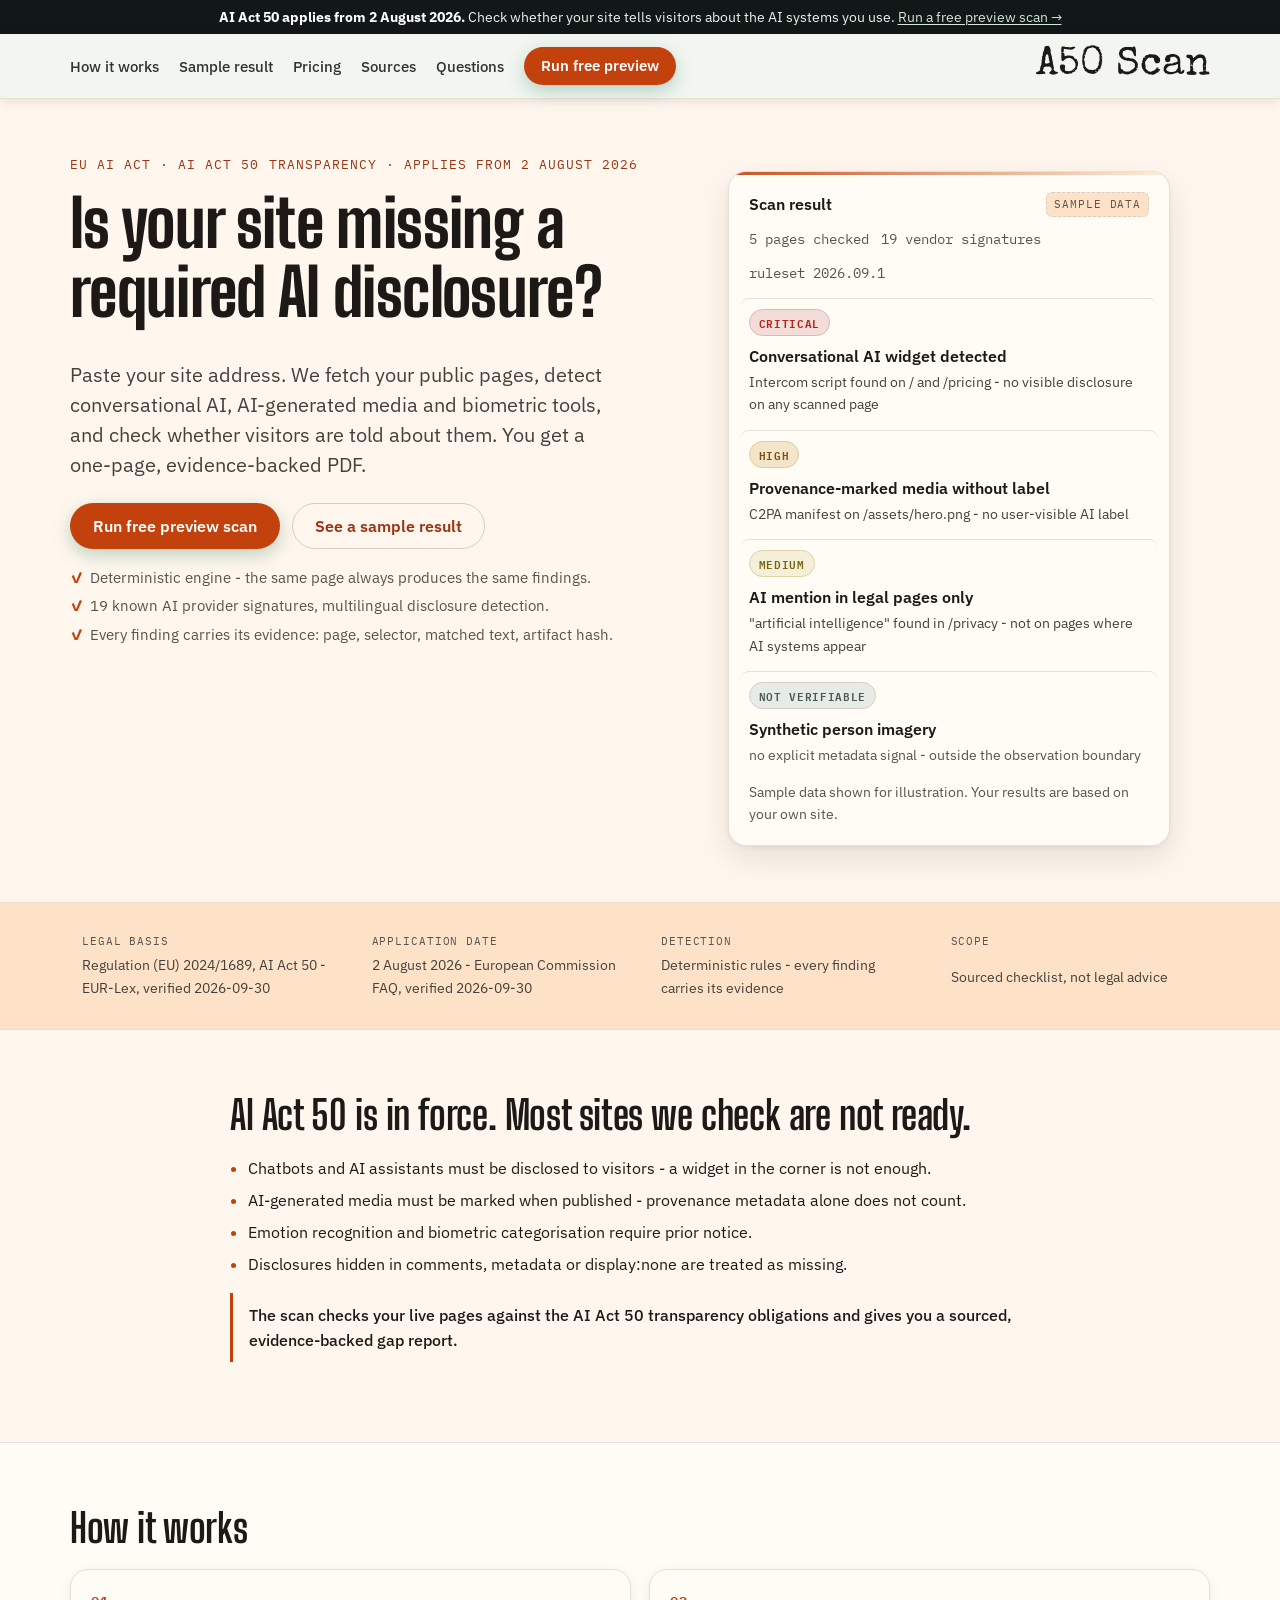
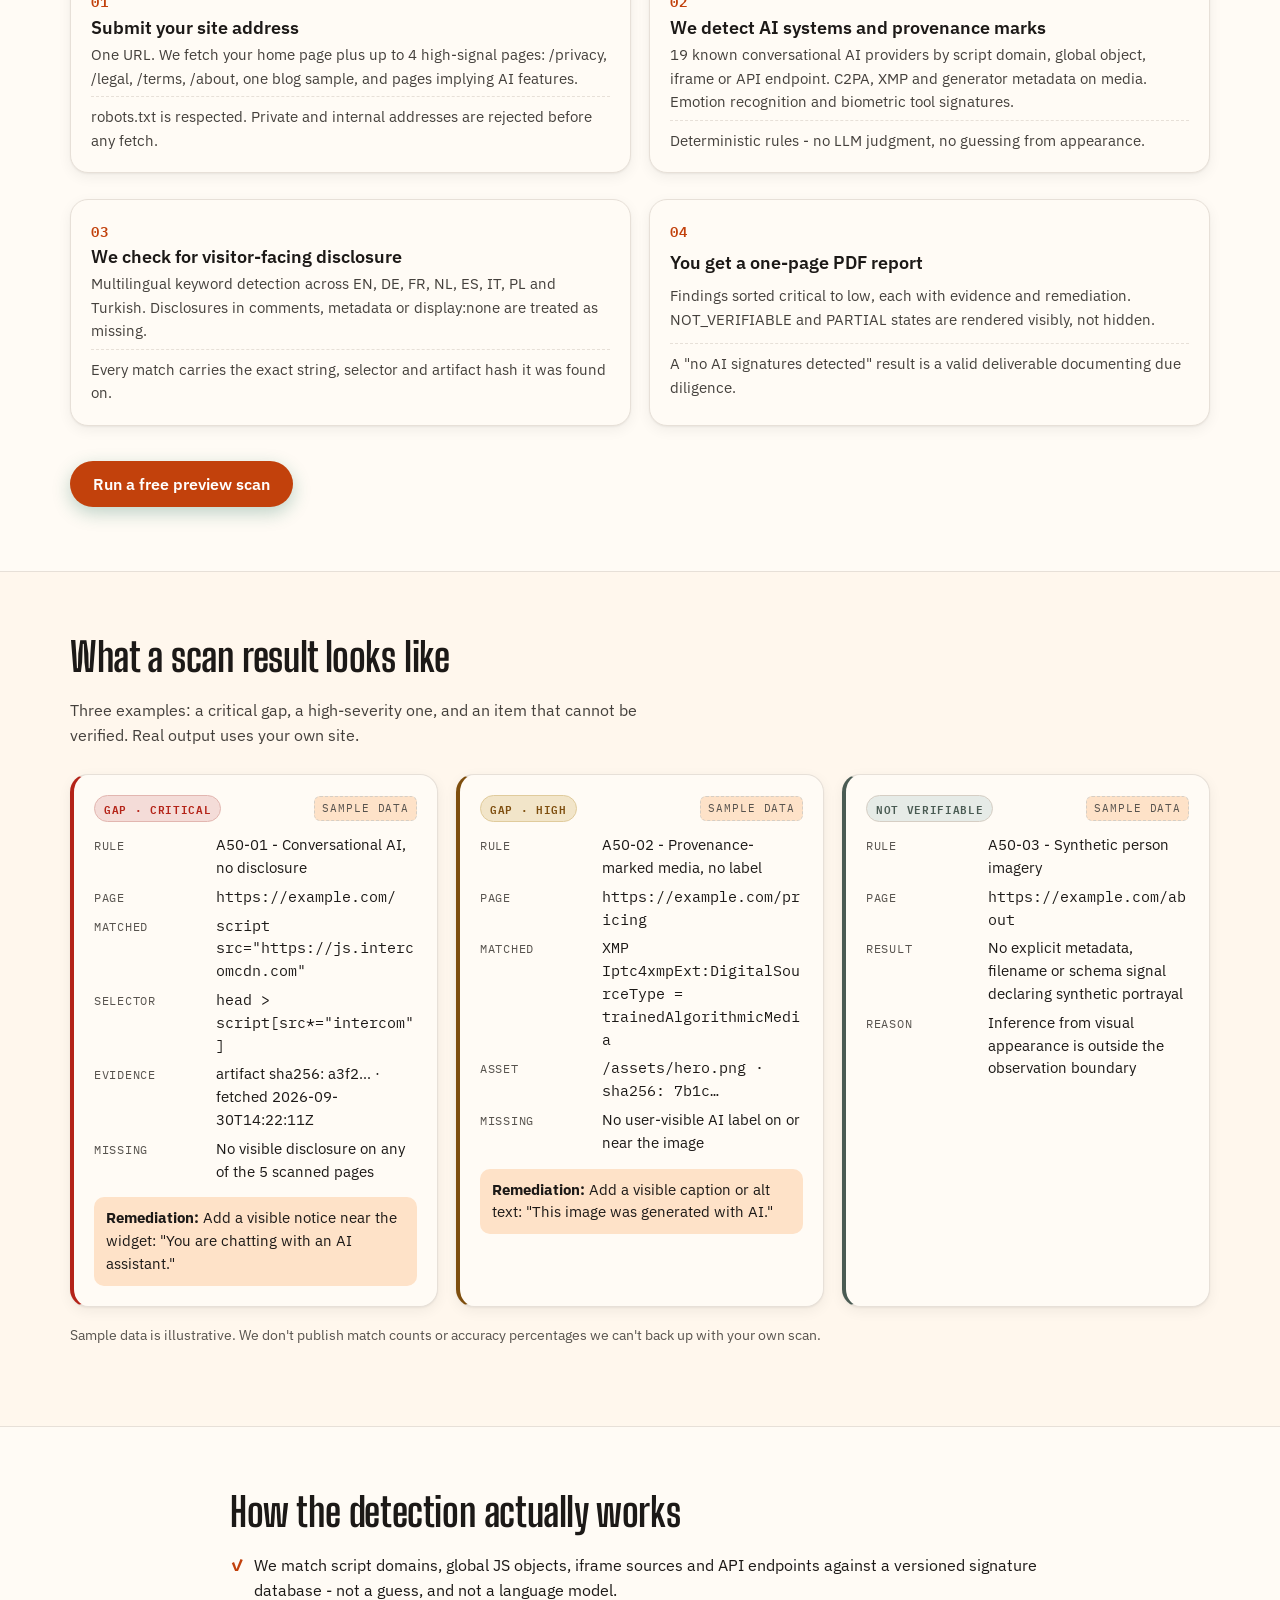
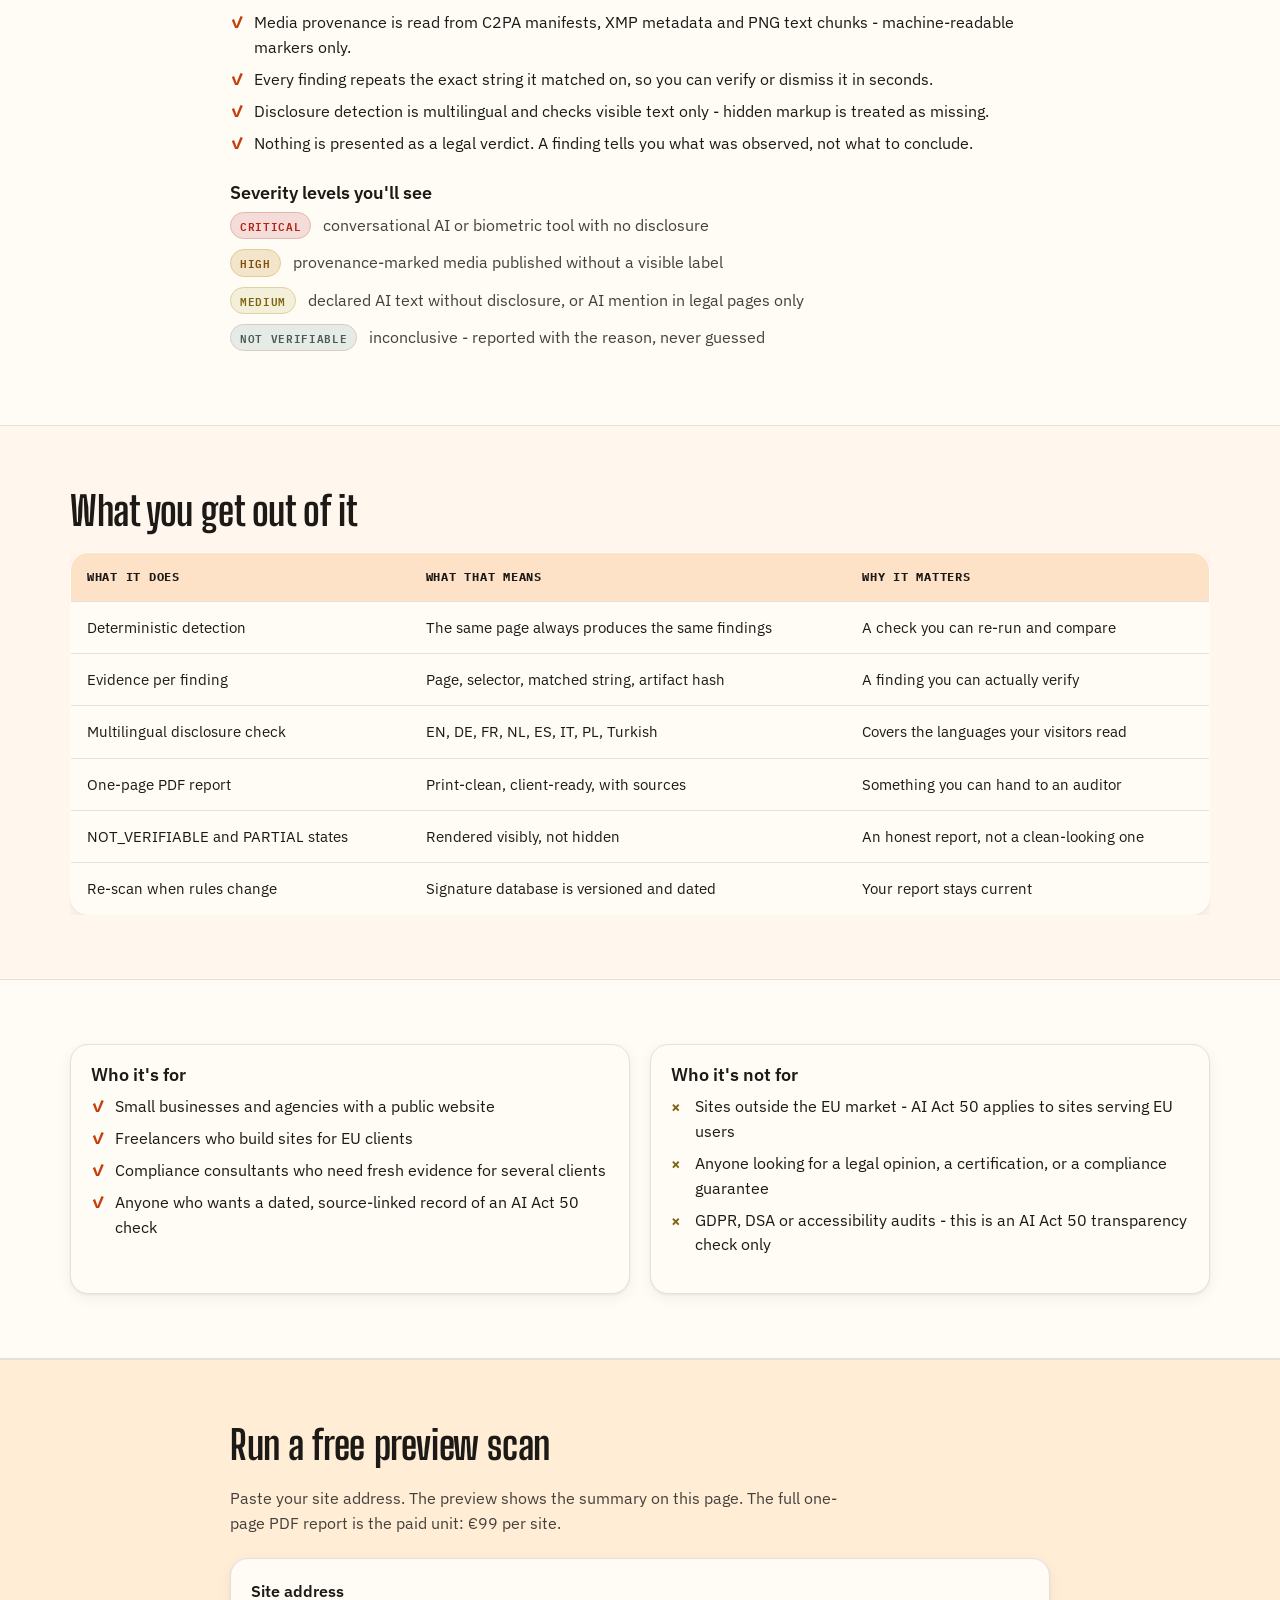
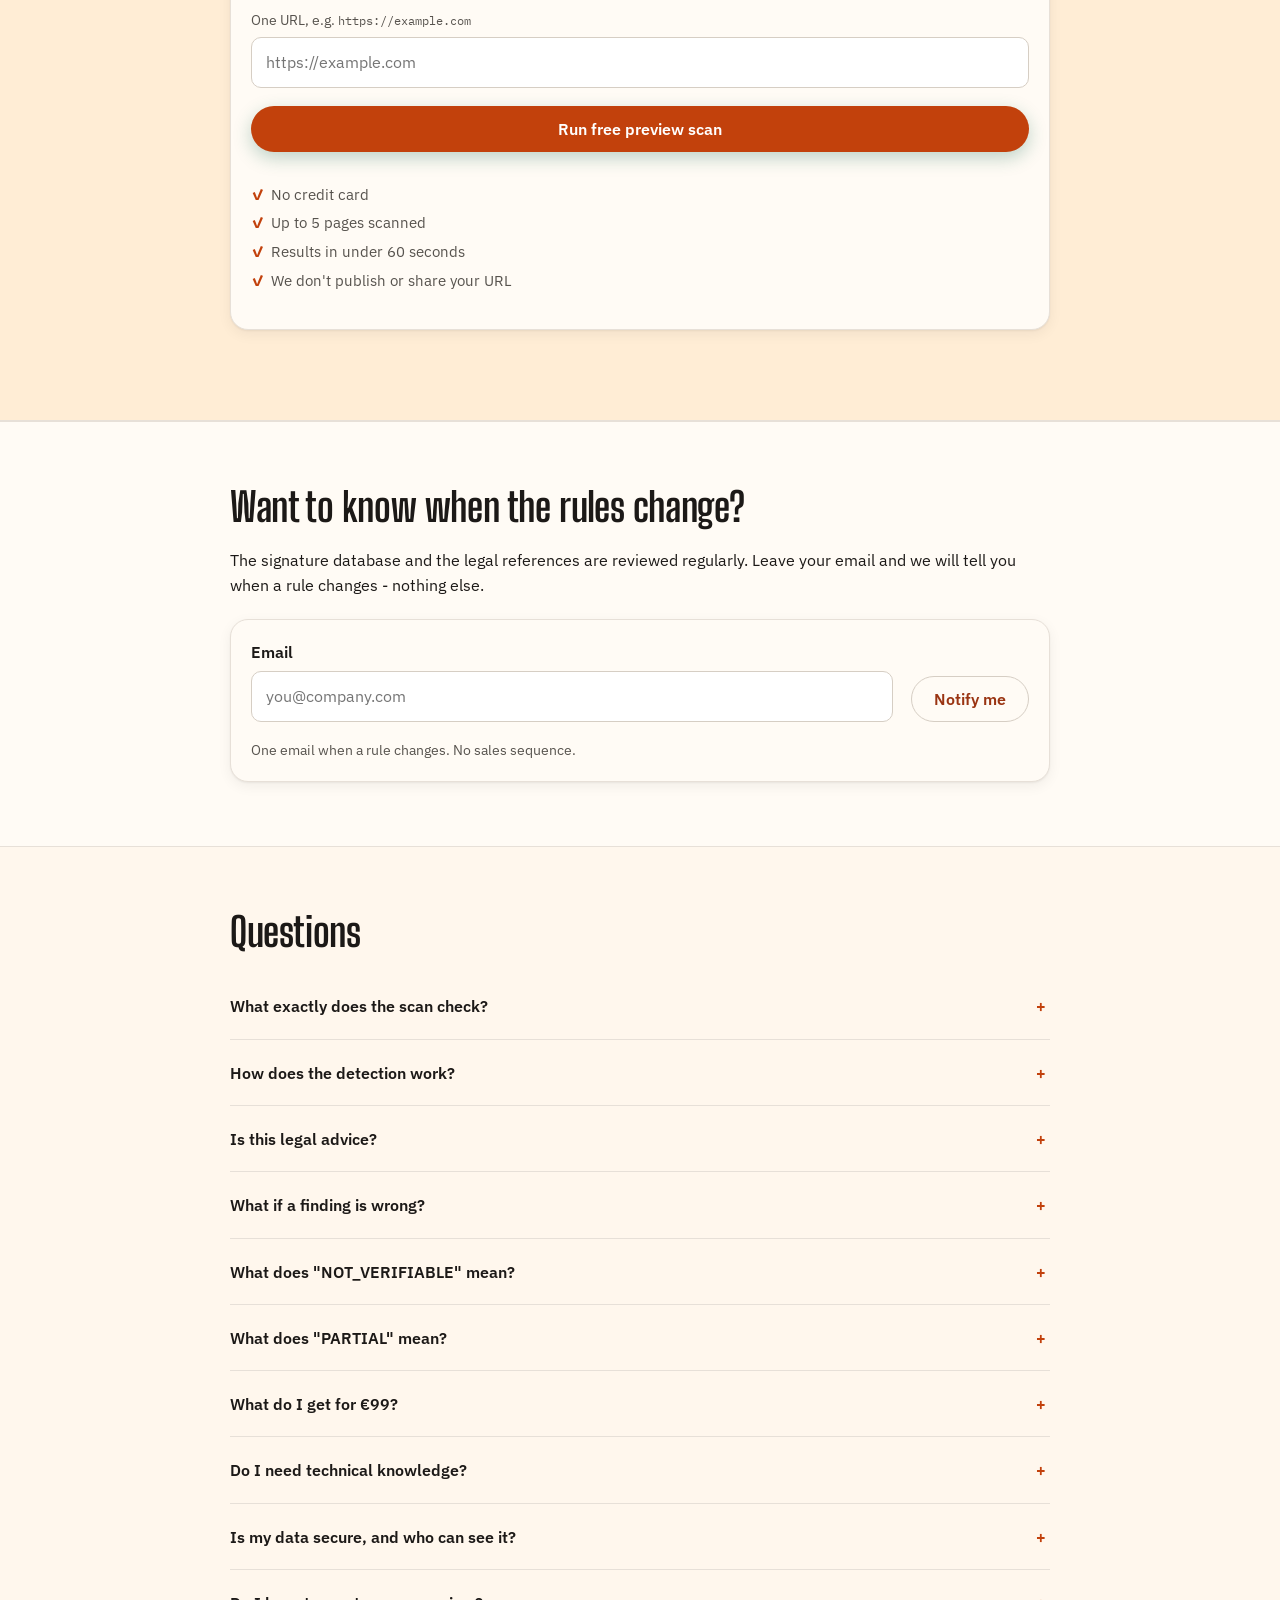
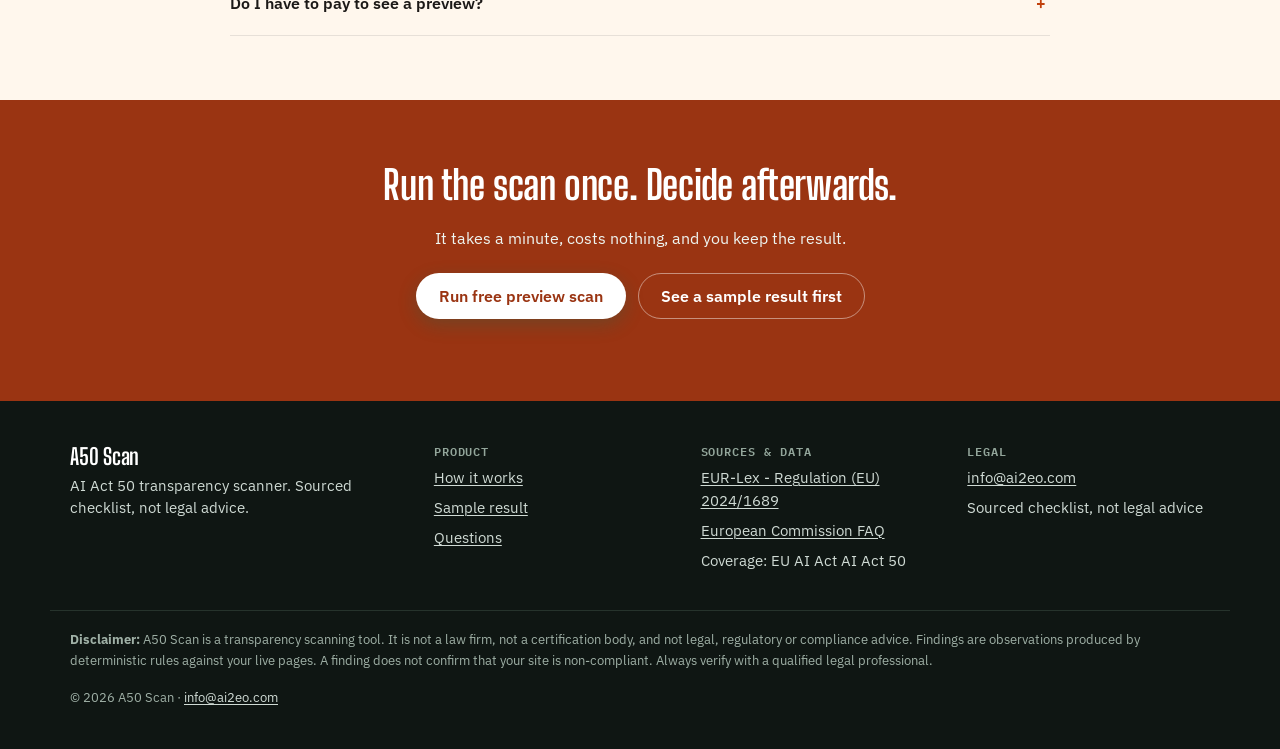
==== index.html @ 59a8bc42 "Add files via upload" ====
<!doctype html>
<html lang="en">
<head>
  <meta charset="utf-8">
  <meta name="viewport" content="width=device-width, initial-scale=1">
  <meta name="color-scheme" content="light">
  <meta name="theme-color" content="#111817">
  <title>AI Act AI Act 50 Scan - find missing AI disclosures on your site</title>
  <meta name="description" content="Deterministic AI Act 50 transparency scan: we crawl your public pages, detect AI systems and check for the required visitor disclosure. Sourced checklist, not legal advice.">
  <link rel="canonical" href="https://a50.ai2eo.com/">
  <meta property="og:title" content="Is your site missing a required AI disclosure?">
  <meta property="og:description" content="Deterministic AI Act 50 transparency scan. We crawl your public pages, detect AI systems and check whether visitors are told about them. Sourced checklist, not legal advice.">
  <meta property="og:type" content="website">
  <meta property="og:url" content="https://a50.ai2eo.com/">
  <meta name="twitter:card" content="summary_large_image">
  <link rel="icon" href="data:image/svg+xml,%3Csvg xmlns='http://www.w3.org/2000/svg' viewBox='0 0 32 32'%3E%3Crect width='32' height='32' rx='7' fill='%23176b52'/%3E%3Cpath d='M9 17.5 14 22l9-12' fill='none' stroke='%23ffffff' stroke-width='3.4' stroke-linecap='round' stroke-linejoin='round'/%3E%3C/svg%3E">
  <link rel="preconnect" href="https://fonts.googleapis.com">
  <link rel="preconnect" href="https://fonts.gstatic.com" crossorigin>
  <link rel="preload" as="style" href="https://fonts.googleapis.com/css2?family=Special+Elite&family=Big+Shoulders+Display:wght@600;700;800&family=IBM+Plex+Mono:wght@400;500;600&family=IBM+Plex+Sans:wght@400;500;600;700&display=swap">
  <link href="https://fonts.googleapis.com/css2?family=Special+Elite&family=Big+Shoulders+Display:wght@600;700;800&family=IBM+Plex+Mono:wght@400;500;600&family=IBM+Plex+Sans:wght@400;500;600;700&display=swap" rel="stylesheet" media="print" onload="this.media='all'">
  <noscript><link href="https://fonts.googleapis.com/css2?family=Special+Elite&family=Big+Shoulders+Display:wght@600;700;800&family=IBM+Plex+Mono:wght@400;500;600&family=IBM+Plex+Sans:wght@400;500;600;700&display=swap" rel="stylesheet"></noscript>
  <link rel="stylesheet" href="styles.css?v=20260930">
  <script type="application/ld+json">
  {
    "@context": "https://schema.org",
    "@type": "SoftwareApplication",
    "name": "AI Act AI Act 50 Scan",
    "applicationCategory": "BusinessApplication",
    "operatingSystem": "Web",
    "description": "Deterministic scanner that checks a website for EU AI Act AI Act 50 transparency obligations: conversational AI, AI-generated media, biometric tools and whether visitors are told about them.",
    "offers": { "@type": "Offer", "price": "99", "priceCurrency": "EUR", "description": "Single-site scan with one-page PDF report" },
    "url": "https://a50.ai2eo.com/"
  }
  </script>
</head>
<body>
<a class="skip-link" href="#main">Skip to content</a>

<div class="announce" id="top">
  <p><strong>AI Act 50 applies from 2 August 2026.</strong> Check whether your site tells visitors about the AI systems you use. <a href="#scan">Run a free preview scan →</a></p>
</div>

<header class="nav">
  <div class="wrap nav-inner">
    <nav class="nav-links" aria-label="Sections">
      <a href="#how-it-works">How it works</a>
      <a href="#sample">Sample result</a>
      <a href="#pricing">Pricing</a>
      <a href="#trust">Sources</a>
      <a href="#questions">Questions</a>
    </nav>
    <a class="btn btn-primary btn-sm" href="#scan">Run free preview</a>
    <a class="brand" href="#top" aria-label="A50 Scan - home">A50 Scan</a>
  </div>
</header>

<main id="main">

  <section class="hero">
    <div class="wrap hero-grid">
      <div class="hero-copy">
        <p class="eyebrow">EU AI Act · AI Act 50 transparency · applies from 2 August 2026</p>
        <h1>Is your site missing a required AI disclosure?</h1>
        <p class="lede">Paste your site address. We fetch your public pages, detect conversational AI, AI-generated media and biometric tools, and check whether visitors are told about them. You get a one-page, evidence-backed PDF.</p>
        <div class="cta-row">
          <a class="btn btn-primary" href="#scan">Run free preview scan</a>
          <a class="btn btn-ghost" href="#sample">See a sample result</a>
        </div>
        <ul class="micro">
          <li>Deterministic engine - the same page always produces the same findings.</li>
          <li>19 known AI provider signatures, multilingual disclosure detection.</li>
          <li>Every finding carries its evidence: page, selector, matched text, artifact hash.</li>
        </ul>
      </div>

      <div class="hero-visual">
        <figure class="card result-card" aria-label="Example scan result (sample data)">
          <figcaption class="card-head">
            <span class="card-title">Scan result</span>
            <span class="sample-tag">SAMPLE DATA</span>
          </figcaption>
          <div class="card-meta">
            <span class="mono">5 pages checked</span>
            <span class="mono">19 vendor signatures</span>
            <span class="mono">ruleset 2026.09.1</span>
          </div>
          <div class="mini-match">
            <span class="pill pill-critical">CRITICAL</span>
            <p class="mini-title">Conversational AI widget detected</p>
            <p class="mini-sub">Intercom script found on / and /pricing - no visible disclosure on any scanned page</p>
          </div>
          <div class="mini-match">
            <span class="pill pill-high">HIGH</span>
            <p class="mini-title">Provenance-marked media without label</p>
            <p class="mini-sub">C2PA manifest on /assets/hero.png - no user-visible AI label</p>
          </div>
          <div class="mini-match">
            <span class="pill pill-medium">MEDIUM</span>
            <p class="mini-title">AI mention in legal pages only</p>
            <p class="mini-sub">"artificial intelligence" found in /privacy - not on pages where AI systems appear</p>
          </div>
          <div class="mini-match mini-none">
            <span class="pill pill-low">NOT VERIFIABLE</span>
            <p class="mini-title">Synthetic person imagery</p>
            <p class="mini-sub">no explicit metadata signal - outside the observation boundary</p>
          </div>
          <p class="card-foot">Sample data shown for illustration. Your results are based on your own site.</p>
        </figure>
      </div>
    </div>
  </section>

  <section class="trust-strip" id="trust">
    <div class="wrap trust-grid">
      <div class="trust-item">
        <span class="trust-label">Legal basis</span>
        <span class="trust-value">Regulation (EU) 2024/1689, AI Act 50 - EUR-Lex, verified 2026-09-30</span>
      </div>
      <div class="trust-item">
        <span class="trust-label">Application date</span>
        <span class="trust-value">2 August 2026 - European Commission FAQ, verified 2026-09-30</span>
      </div>
      <div class="trust-item">
        <span class="trust-label">Detection</span>
        <span class="trust-value">Deterministic rules - every finding carries its evidence</span>
      </div>
      <div class="trust-item">
        <span class="trust-label">Scope</span>
        <span class="trust-value">Sourced checklist, not legal advice</span>
      </div>
    </div>
  </section>

  <section class="section" id="problem">
    <div class="wrap narrow">
      <h2>AI Act 50 is in force. Most sites we check are not ready.</h2>
      <ul class="list-problem">
        <li>Chatbots and AI assistants must be disclosed to visitors - a widget in the corner is not enough.</li>
        <li>AI-generated media must be marked when published - provenance metadata alone does not count.</li>
        <li>Emotion recognition and biometric categorisation require prior notice.</li>
        <li>Disclosures hidden in comments, metadata or display:none are treated as missing.</li>
      </ul>
      <p class="callout">The scan checks your live pages against the AI Act 50 transparency obligations and gives you a sourced, evidence-backed gap report.</p>
    </div>
  </section>

  <section class="section alt" id="how-it-works">
    <div class="wrap">
      <h2>How it works</h2>
      <ol class="steps">
        <li class="step card">
          <span class="step-num mono">01</span>
          <h3>Submit your site address</h3>
          <p>One URL. We fetch your home page plus up to 4 high-signal pages: /privacy, /legal, /terms, /about, one blog sample, and pages implying AI features.</p>
          <p class="trust-note">robots.txt is respected. Private and internal addresses are rejected before any fetch.</p>
        </li>
        <li class="step card">
          <span class="step-num mono">02</span>
          <h3>We detect AI systems and provenance marks</h3>
          <p>19 known conversational AI providers by script domain, global object, iframe or API endpoint. C2PA, XMP and generator metadata on media. Emotion recognition and biometric tool signatures.</p>
          <p class="trust-note">Deterministic rules - no LLM judgment, no guessing from appearance.</p>
        </li>
        <li class="step card">
          <span class="step-num mono">03</span>
          <h3>We check for visitor-facing disclosure</h3>
          <p>Multilingual keyword detection across EN, DE, FR, NL, ES, IT, PL and Turkish. Disclosures in comments, metadata or display:none are treated as missing.</p>
          <p class="trust-note">Every match carries the exact string, selector and artifact hash it was found on.</p>
        </li>
        <li class="step card">
          <span class="step-num mono">04</span>
          <h3>You get a one-page PDF report</h3>
          <p>Findings sorted critical to low, each with evidence and remediation. NOT_VERIFIABLE and PARTIAL states are rendered visibly, not hidden.</p>
          <p class="trust-note">A "no AI signatures detected" result is a valid deliverable documenting due diligence.</p>
        </li>
      </ol>
      <div class="section-cta">
        <a class="btn btn-primary" href="#scan">Run a free preview scan</a>
      </div>
    </div>
  </section>

  <section class="section" id="sample">
    <div class="wrap">
      <h2>What a scan result looks like</h2>
      <p class="section-lede">Three examples: a critical gap, a high-severity one, and an item that cannot be verified. Real output uses your own site.</p>

      <div class="example-grid">
        <article class="card alert-card risk-critical">
          <header class="alert-head">
            <span class="pill pill-critical">GAP · CRITICAL</span>
            <span class="sample-tag">SAMPLE DATA</span>
          </header>
          <dl class="alert-body">
            <dt>Rule</dt><dd>A50-01 - Conversational AI, no disclosure</dd>
            <dt>Page</dt><dd class="mono">https://example.com/</dd>
            <dt>Matched</dt><dd class="mono">script src="https://js.intercomcdn.com"</dd>
            <dt>Selector</dt><dd class="mono">head &gt; script[src*="intercom"]</dd>
            <dt>Evidence</dt><dd>artifact sha256: a3f2… · fetched 2026-09-30T14:22:11Z</dd>
            <dt>Missing</dt><dd>No visible disclosure on any of the 5 scanned pages</dd>
          </dl>
          <p class="next-step"><strong>Remediation:</strong> Add a visible notice near the widget: "You are chatting with an AI assistant."</p>
        </article>

        <article class="card alert-card risk-high">
          <header class="alert-head">
            <span class="pill pill-high">GAP · HIGH</span>
            <span class="sample-tag">SAMPLE DATA</span>
          </header>
          <dl class="alert-body">
            <dt>Rule</dt><dd>A50-02 - Provenance-marked media, no label</dd>
            <dt>Page</dt><dd class="mono">https://example.com/pricing</dd>
            <dt>Matched</dt><dd class="mono">XMP Iptc4xmpExt:DigitalSourceType = trainedAlgorithmicMedia</dd>
            <dt>Asset</dt><dd class="mono">/assets/hero.png · sha256: 7b1c…</dd>
            <dt>Missing</dt><dd>No user-visible AI label on or near the image</dd>
          </dl>
          <p class="next-step"><strong>Remediation:</strong> Add a visible caption or alt text: "This image was generated with AI."</p>
        </article>

        <article class="card alert-card risk-low">
          <header class="alert-head">
            <span class="pill pill-low">NOT VERIFIABLE</span>
            <span class="sample-tag">SAMPLE DATA</span>
          </header>
          <dl class="alert-body">
            <dt>Rule</dt><dd>A50-03 - Synthetic person imagery</dd>
            <dt>Page</dt><dd class="mono">https://example.com/about</dd>
            <dt>Result</dt><dd>No explicit metadata, filename or schema signal declaring synthetic portrayal</dd>
            <dt>Reason</dt><dd>Inference from visual appearance is outside the observation boundary</dd>
          </dl>
        </article>
      </div>

      <p class="fineprint">Sample data is illustrative. We don't publish match counts or accuracy percentages we can't back up with your own scan.</p>
    </div>
  </section>

  <section class="section alt" id="why-trust">
    <div class="wrap narrow">
      <h2>How the detection actually works</h2>
      <ul class="list-check">
        <li>We match script domains, global JS objects, iframe sources and API endpoints against a versioned signature database - not a guess, and not a language model.</li>
        <li>Media provenance is read from C2PA manifests, XMP metadata and PNG text chunks - machine-readable markers only.</li>
        <li>Every finding repeats the exact string it matched on, so you can verify or dismiss it in seconds.</li>
        <li>Disclosure detection is multilingual and checks visible text only - hidden markup is treated as missing.</li>
        <li>Nothing is presented as a legal verdict. A finding tells you what was observed, not what to conclude.</li>
      </ul>
      <div class="risk-legend">
        <h3>Severity levels you'll see</h3>
        <p><span class="pill pill-critical">CRITICAL</span> conversational AI or biometric tool with no disclosure</p>
        <p><span class="pill pill-high">HIGH</span> provenance-marked media published without a visible label</p>
        <p><span class="pill pill-medium">MEDIUM</span> declared AI text without disclosure, or AI mention in legal pages only</p>
        <p><span class="pill pill-low">NOT VERIFIABLE</span> inconclusive - reported with the reason, never guessed</p>
      </div>
    </div>
  </section>

  <section class="section" id="pricing">
    <div class="wrap">
      <h2>What you get out of it</h2>
      <div class="table-scroll">
        <table class="benefits">
          <caption class="visually-hidden">Features, benefits and what they change for your business</caption>
          <thead>
            <tr><th scope="col">What it does</th><th scope="col">What that means</th><th scope="col">Why it matters</th></tr>
          </thead>
          <tbody>
            <tr><td>Deterministic detection</td><td>The same page always produces the same findings</td><td>A check you can re-run and compare</td></tr>
            <tr><td>Evidence per finding</td><td>Page, selector, matched string, artifact hash</td><td>A finding you can actually verify</td></tr>
            <tr><td>Multilingual disclosure check</td><td>EN, DE, FR, NL, ES, IT, PL, Turkish</td><td>Covers the languages your visitors read</td></tr>
            <tr><td>One-page PDF report</td><td>Print-clean, client-ready, with sources</td><td>Something you can hand to an auditor</td></tr>
            <tr><td>NOT_VERIFIABLE and PARTIAL states</td><td>Rendered visibly, not hidden</td><td>An honest report, not a clean-looking one</td></tr>
            <tr><td>Re-scan when rules change</td><td>Signature database is versioned and dated</td><td>Your report stays current</td></tr>
          </tbody>
        </table>
      </div>
    </div>
  </section>

  <section class="section alt" id="who">
    <div class="wrap two-col">
      <div class="card">
        <h3>Who it's for</h3>
        <ul class="list-check">
          <li>Small businesses and agencies with a public website</li>
          <li>Freelancers who build sites for EU clients</li>
          <li>Compliance consultants who need fresh evidence for several clients</li>
          <li>Anyone who wants a dated, source-linked record of an AI Act 50 check</li>
        </ul>
      </div>
      <div class="card">
        <h3>Who it's not for</h3>
        <ul class="list-cross">
          <li>Sites outside the EU market - AI Act 50 applies to sites serving EU users</li>
          <li>Anyone looking for a legal opinion, a certification, or a compliance guarantee</li>
          <li>GDPR, DSA or accessibility audits - this is an AI Act 50 transparency check only</li>
        </ul>
      </div>
    </div>
  </section>

  <section class="section scan-section" id="scan">
    <div class="wrap narrow">
      <h2>Run a free preview scan</h2>
      <p class="section-lede">Paste your site address. The preview shows the summary on this page. The full one-page PDF report is the paid unit: €99 per site.</p>

      <form class="card form" id="scan-form" novalidate>
        <div class="field">
          <label for="scan-url">Site address</label>
          <p class="hint" id="url-hint">One URL, e.g. <span class="mono">https://example.com</span></p>
          <input id="scan-url" name="url" type="url" inputmode="url" placeholder="https://example.com" required autocomplete="url" aria-describedby="url-hint">
        </div>

        <p class="form-error" id="scan-error" role="alert" hidden></p>
        <p class="form-ok" id="scan-ok" role="status" hidden></p>

        <button class="btn btn-primary btn-block" type="submit" id="scan-submit">Run free preview scan</button>

        <ul class="micro micro-center">
          <li>No credit card</li>
          <li>Up to 5 pages scanned</li>
          <li>Results in under 60 seconds</li>
          <li>We don't publish or share your URL</li>
        </ul>
      </form>

      <div id="scan-result" class="result" aria-live="polite" hidden></div>
    </div>
  </section>

  <section class="section alt" id="early-access">
    <div class="wrap narrow">
      <h2>Want to know when the rules change?</h2>
      <p>The signature database and the legal references are reviewed regularly. Leave your email and we will tell you when a rule changes - nothing else.</p>
      <form class="card form form-inline" id="interest-form" novalidate>
        <div class="field">
          <label for="interest-email">Email</label>
          <input id="interest-email" name="email" type="email" autocomplete="email" inputmode="email" placeholder="you@company.com">
        </div>
        <button class="btn btn-secondary" type="submit" id="interest-submit">Notify me</button>
        <p class="hint">One email when a rule changes. No sales sequence.</p>
        <p class="form-error" id="interest-error" role="alert" hidden></p>
        <p class="form-ok" id="interest-ok" role="status" hidden></p>
      </form>
    </div>
  </section>

  <section class="section" id="questions">
    <div class="wrap narrow">
      <h2>Questions</h2>

      <details class="faq">
        <summary>What exactly does the scan check?</summary>
        <p>Your live pages against the EU AI Act AI Act 50 transparency obligations: conversational AI widgets, AI-generated media with provenance marks, emotion recognition and biometric tools, and whether visitors are told about them. Every finding carries its evidence: page URL, selector, matched string and artifact hash.</p>
      </details>

      <details class="faq">
        <summary>How does the detection work?</summary>
        <p>Deterministic rules: script domains, global JS objects, iframe sources and API endpoints matched against a versioned signature database of 19 known providers. Media provenance is read from C2PA manifests, XMP metadata and PNG text chunks. Disclosure detection is multilingual and checks visible text only.</p>
      </details>

      <details class="faq">
        <summary>Is this legal advice?</summary>
        <p>No. This is a sourced checklist, not legal advice. The scan reports what was observed in your pages. It does not tell you whether you are compliant, and it does not replace a legal review.</p>
      </details>

      <details class="faq">
        <summary>What if a finding is wrong?</summary>
        <p>Treat every finding as a review task. Each finding shows the exact string it matched on, so a weak finding can be dismissed in seconds - and your record shows you looked.</p>
      </details>

      <details class="faq">
        <summary>What does "NOT_VERIFIABLE" mean?</summary>
        <p>The scanner could not reach a conclusion: the page was not fetched, JavaScript was not rendered, or no explicit signal exists. NOT_VERIFIABLE is reported with the reason, never guessed.</p>
      </details>

      <details class="faq">
        <summary>What does "PARTIAL" mean?</summary>
        <p>One or more planned pages could not be fetched. The report lists which pages failed and why. A partial scan is never presented as a full scan.</p>
      </details>

      <details class="faq">
        <summary>What do I get for €99?</summary>
        <p>A single-site scan with the one-page PDF report: findings sorted critical to low, each with evidence and remediation, plus the sources and their review dates.</p>
      </details>

      <details class="faq">
        <summary>Do I need technical knowledge?</summary>
        <p>No. Paste a URL, read a result. Everything is in plain language, and the reason for each finding is written out.</p>
      </details>

      <details class="faq">
        <summary>Is my data secure, and who can see it?</summary>
        <p>Your URL is used to run your scan. It isn't published and isn't sold or shared with third parties. Scan results are stored with a signed token and are only readable with that token.</p>
      </details>

      <details class="faq">
        <summary>Do I have to pay to see a preview?</summary>
        <p>No. The free preview shows the summary on this page. The full one-page PDF report is the paid unit.</p>
      </details>
    </div>
  </section>

  <section class="final-cta">
    <div class="wrap narrow">
      <h2>Run the scan once. Decide afterwards.</h2>
      <p>It takes a minute, costs nothing, and you keep the result.</p>
      <div class="cta-row cta-center">
        <a class="btn btn-primary" href="#scan">Run free preview scan</a>
        <a class="btn btn-ghost" href="#sample">See a sample result first</a>
      </div>
    </div>
  </section>
</main>

<footer class="footer">
  <div class="wrap footer-grid">
    <div>
      <h2 class="footer-title">A50 Scan</h2>
      <p class="footer-note">AI Act 50 transparency scanner. Sourced checklist, not legal advice.</p>
    </div>
    <nav aria-label="Product">
      <h3>Product</h3>
      <ul>
        <li><a href="#how-it-works">How it works</a></li>
        <li><a href="#sample">Sample result</a></li>
        <li><a href="#questions">Questions</a></li>
      </ul>
    </nav>
    <nav aria-label="Sources">
      <h3>Sources &amp; data</h3>
      <ul>
        <li><a href="https://eur-lex.europa.eu/eli/reg/2024/1689/oj" rel="noopener nofollow" target="_blank">EUR-Lex - Regulation (EU) 2024/1689</a></li>
        <li><a href="https://digital-strategy.ec.europa.eu/en/faqs/ai-act-questions-answers" rel="noopener nofollow" target="_blank">European Commission FAQ</a></li>
        <li>Coverage: EU AI Act AI Act 50</li>
      </ul>
    </nav>
    <nav aria-label="Legal">
      <h3>Legal</h3>
      <ul>
        <li><a href="mailto:info@ai2eo.com">info@ai2eo.com</a></li>
        <li>Sourced checklist, not legal advice</li>
      </ul>
    </nav>
  </div>
  <div class="wrap footer-legal">
    <p><strong>Disclaimer:</strong> A50 Scan is a transparency scanning tool. It is not a law firm, not a certification body, and not legal, regulatory or compliance advice. Findings are observations produced by deterministic rules against your live pages. A finding does not confirm that your site is non-compliant. Always verify with a qualified legal professional.</p>
    <p class="footer-bottom">© <span id="year">2026</span> A50 Scan · <a href="mailto:info@ai2eo.com">info@ai2eo.com</a></p>
  </div>
</footer>

<script src="config.js?v=20260930" defer></script>
<script src="script.js?v=20260930" defer></script>
</body>
</html>
---- styles.css ----
/* A50 landing - tek CSS dosyası (build adımı yok).
   Tokenlar Menu_Risk temasıyla aynı (LANDING_BLUEPRINT §19); yeşil ağırlıklı. */

:root {
  color-scheme: light;
  --font-display: "Big Shoulders Display", "Arial Narrow", sans-serif;
  --font-sans: "IBM Plex Sans", system-ui, -apple-system, "Segoe UI", Roboto, sans-serif;
  --font-mono: "IBM Plex Mono", ui-monospace, SFMono-Regular, Menlo, Consolas, monospace;

  --bg: #fff7ed;
  --surface: #fffbf5;
  --surface-strong: #fee2c8;
  --ink: #1c1917;
  --ink-soft: #44403c;
  --muted: #57534e;
  --line: #e7e0d8;
  --line-strong: #d6cec4;
  --accent: #c2410c;
  --accent-dark: #9a3412;
  --accent-soft: #ffedd5;

  --risk-critical: #b42318;
  --risk-critical-soft: #f4dcd8;
  --risk-high: #7e4e0e;
  --risk-high-soft: #f2e5c9;
  --risk-medium: #7a6410;
  --risk-medium-soft: #f4efd8;
  --risk-low: #4a5b53;
  --risk-low-soft: #e6ebe7;

  --shadow: 0 18px 50px rgba(17, 24, 23, 0.08);
  --shadow-sm: 0 1px 2px rgba(17, 24, 23, 0.05), 0 4px 14px rgba(17, 24, 23, 0.06);
  --shadow-md: 0 2px 4px rgba(17, 24, 23, 0.05), 0 12px 32px rgba(17, 24, 23, 0.1);
  --shadow-lift: 0 2px 6px rgba(17, 24, 23, 0.06), 0 20px 44px rgba(17, 24, 23, 0.14);
  --radius: 18px;
  --radius-sm: 10px;
  --max: 1180px;
}

*, *::before, *::after { box-sizing: border-box; }

html { scroll-behavior: smooth; background: var(--bg); }

body {
  margin: 0;
  background: var(--bg);
  color: var(--ink);
  font-family: var(--font-sans);
  font-size: 16px;
  line-height: 1.55;
  -webkit-font-smoothing: antialiased;
}

::selection { background: var(--accent); color: #fff; }

h1, h2, h3 {
  font-family: var(--font-display);
  font-weight: 700;
  line-height: 1.05;
  letter-spacing: -0.01em;
  margin: 0 0 0.5em;
}
h1 { font-size: clamp(2.3rem, 5.6vw, 4.1rem); font-weight: 800; }
h2 { font-size: clamp(1.6rem, 3.2vw, 2.5rem); }
h3 { font-size: 1.15rem; font-family: var(--font-sans); font-weight: 600; letter-spacing: 0; }

p { margin: 0 0 1rem; }
a { color: var(--accent-dark); text-decoration-thickness: 1px; text-underline-offset: 2px; }
a:hover { color: var(--accent); }

ul, ol { margin: 0 0 1rem; padding-left: 1.1rem; }
li { margin-bottom: 0.45rem; }

.mono { font-family: var(--font-mono); font-size: 0.86em; }

.visually-hidden {
  position: absolute; width: 1px; height: 1px; overflow: hidden;
  clip: rect(0 0 0 0); clip-path: inset(50%); white-space: nowrap;
}

.skip-link {
  position: absolute; left: 12px; top: -60px; z-index: 100;
  background: var(--accent-dark); color: #fff; padding: 10px 14px;
  border-radius: var(--radius-sm); text-decoration: none;
}
.skip-link:focus { top: 12px; color: #fff; }

.wrap { max-width: var(--max); margin: 0 auto; padding: 0 20px; }
.wrap.narrow { max-width: 860px; }

/* --- buttons --- */
.btn {
  display: inline-flex; align-items: center; justify-content: center; gap: 8px;
  min-height: 46px; padding: 0 22px; border-radius: 999px;
  font: 600 1rem/1 var(--font-sans); text-decoration: none; cursor: pointer;
  border: 1px solid transparent; transition: background-color 0.15s ease, transform 0.15s ease;
}
.btn-primary { background: var(--accent); color: #fff; box-shadow: 0 6px 18px rgba(23, 107, 82, 0.28); }
.btn-primary:hover { background: var(--accent-dark); color: #fff; transform: translateY(-1px); box-shadow: 0 10px 24px rgba(13, 75, 57, 0.32); }
.btn-primary:active { transform: translateY(0); box-shadow: var(--shadow-sm); }
.btn-secondary { background: var(--surface); color: var(--accent-dark); border-color: var(--line-strong); }
.btn-secondary:hover { background: var(--accent-soft); transform: translateY(-1px); box-shadow: var(--shadow-sm); }
.btn-ghost { background: transparent; color: var(--accent-dark); border-color: var(--line-strong); }
.btn-ghost:hover { background: var(--surface); transform: translateY(-1px); }
.btn-sm { min-height: 38px; padding: 0 16px; font-size: 0.92rem; }
.btn-block { width: 100%; }
.btn[disabled] { opacity: 0.55; cursor: not-allowed; }
:focus-visible { outline: 2px solid var(--accent-dark); outline-offset: 2px; border-radius: 4px; }

/* --- announcement + nav --- */
.announce {
  background: var(--dark-announce, #111817); color: #eef3ef;
  font-size: 0.9rem; text-align: center; padding: 6px 20px;
}
.announce p { margin: 0; }
.announce strong { color: #fff; }
.announce a { color: #cfe6da; }

.nav {
  position: sticky; top: 0; z-index: 50;
  background: rgba(243, 246, 241, 0.94);
  backdrop-filter: blur(8px);
  border-bottom: 1px solid var(--line);
  box-shadow: 0 2px 12px rgba(17, 24, 23, 0.1);
}
.nav-inner { display: flex; align-items: center; gap: 20px; min-height: 64px; }
.brand { display: inline-flex; align-items: center; gap: 10px; font-weight: 400; font-size: 2.5rem; font-family: "Special Elite", var(--font-display); color: var(--ink); text-decoration: none; margin-left: auto; }
.brand-mark { width: 30px; height: 30px; color: var(--accent); flex: 0 0 auto; }
.nav-links { display: flex; gap: 20px; }
.nav-links a { color: #2b3531; text-decoration: none; font-size: 0.94rem; font-weight: 500; }
.nav-links a:hover { color: var(--accent-dark); text-decoration: underline; }

/* --- hero --- */
.hero { padding: 56px 0 40px; }
.hero-grid { display: grid; gap: 40px; grid-template-columns: 1.05fr 0.95fr; align-items: start; }
.eyebrow {
  font-family: var(--font-mono); font-size: 0.8rem; text-transform: uppercase;
  letter-spacing: 0.08em; color: var(--accent-dark); margin-bottom: 14px;
}
.lede { font-size: clamp(1.05rem, 1.6vw, 1.22rem); color: var(--ink-soft); max-width: 46ch; }
.cta-row { display: flex; flex-wrap: wrap; gap: 12px; margin: 22px 0 18px; }
.cta-center { justify-content: center; }
.micro { list-style: none; padding: 0; display: grid; gap: 6px; color: var(--muted); font-size: 0.92rem; }
.micro li { margin: 0; padding-left: 20px; position: relative; }
.micro li::before { content: "✓"; position: absolute; left: 0; color: var(--accent); font-weight: 700; }
.micro-center { justify-items: start; text-align: left; margin-top: 14px; max-width: 46ch; }

/* --- cards --- */
.card {
  background: var(--surface); border: 1px solid var(--line);
  border-radius: var(--radius); padding: 20px; box-shadow: var(--shadow-sm);
  transition: transform 0.22s ease, box-shadow 0.22s ease, border-color 0.22s ease;
}
.step.card:hover, .alert-card:hover, #who .card:hover, .res-match:hover {
  transform: translateY(-3px);
  box-shadow: var(--shadow-lift);
  border-color: var(--line-strong);
}
.hero-visual .result-card {
  box-shadow: var(--shadow-md);
  position: relative;
  overflow: hidden;
}
.hero-visual .result-card::before {
  content: ""; position: absolute; inset: 0 0 auto 0; height: 3px;
  background: linear-gradient(90deg, var(--accent), var(--accent-soft));
  opacity: 0.9;
}
.hero-visual .result-card:hover { transform: translateY(-3px); box-shadow: var(--shadow-lift); }
.mini-match { border-top: 1px solid var(--line); padding: 10px 8px 2px; margin: 12px -8px 0; border-radius: 8px; transition: background-color 0.18s ease; }
.mini-match:hover { background: var(--surface-strong); }
.card-head { display: flex; align-items: center; justify-content: space-between; gap: 12px; margin-bottom: 12px; }
.card-title { font-weight: 600; }
.card-foot { margin: 14px 0 0; font-size: 0.86rem; color: var(--muted); }
.sample-tag {
  font-family: var(--font-mono); font-size: 0.68rem; letter-spacing: 0.08em;
  text-transform: uppercase; background: var(--surface-strong); color: var(--muted);
  border: 1px dashed var(--line-strong); border-radius: 6px; padding: 3px 7px;
}
.card-meta { display: flex; flex-wrap: wrap; gap: 12px; color: var(--muted); margin-bottom: 14px; }
.mini-title { margin: 8px 0 2px; font-weight: 600; }
.mini-sub { margin: 0; font-size: 0.9rem; color: var(--ink-soft); }
.mini-none .mini-sub { color: var(--muted); }

/* --- pills --- */
.pill {
  display: inline-block; font-family: var(--font-mono); font-size: 0.7rem; font-weight: 600;
  letter-spacing: 0.06em; text-transform: uppercase; padding: 4px 9px; border-radius: 999px;
  border: 1px solid transparent;
}
.pill-critical { background: var(--risk-critical-soft); color: var(--risk-critical); border-color: #e2b6b0; }
.pill-high { background: var(--risk-high-soft); color: var(--risk-high); border-color: #e0cb9c; }
.pill-medium { background: var(--risk-medium-soft); color: var(--risk-medium); border-color: #ddd2a4; }
.pill-low { background: var(--risk-low-soft); color: var(--risk-low); border-color: var(--line-strong); }

/* --- trust strip --- */
.trust-strip { background: var(--surface-strong); border-block: 1px solid var(--line); padding: 20px 0; }
.trust-grid { display: grid; gap: 18px; grid-template-columns: repeat(4, 1fr); }
.trust-item { display: grid; gap: 4px; padding: 10px 12px; border-radius: 12px; transition: background-color 0.18s ease; }
.trust-item:hover { background: rgba(255, 255, 255, 0.6); }
.trust-label {
  font-family: var(--font-mono); font-size: 0.7rem; text-transform: uppercase;
  letter-spacing: 0.08em; color: var(--muted);
}
.trust-value { font-size: 0.9rem; color: var(--ink-soft); }

/* --- sections --- */
.section { padding: 64px 0; }
.section.alt { background: var(--surface); border-block: 1px solid var(--line); }
.section-lede { color: var(--ink-soft); max-width: 62ch; }
.section-cta { margin-top: 28px; }
.callout {
  border-left: 3px solid var(--accent); padding: 10px 0 10px 16px;
  font-weight: 500; color: var(--ink);
}
.list-problem li::marker { color: var(--accent); }
.list-check, .list-cross { list-style: none; padding-left: 0; }
.list-check li, .list-cross li { padding-left: 24px; position: relative; }
.list-check li::before { content: "✓"; position: absolute; left: 0; color: var(--accent); font-weight: 700; }
.list-cross li::before { content: "×"; position: absolute; left: 0; color: var(--risk-medium); font-weight: 700; }
.two-col { display: grid; gap: 20px; grid-template-columns: 1fr 1fr; }
.risk-legend { margin-top: 28px; }
.risk-legend p { display: flex; gap: 12px; align-items: baseline; flex-wrap: wrap; margin-bottom: 10px; color: var(--ink-soft); }

/* --- steps + examples --- */
.steps { list-style: none; padding: 0; margin: 0; display: grid; gap: 18px; grid-template-columns: repeat(2, 1fr); }
.step { display: grid; gap: 6px; }
.step-num { color: var(--accent); font-weight: 600; letter-spacing: 0.08em; }
.step h3 { margin: 0; }
.step p { margin: 0; color: var(--ink-soft); font-size: 0.95rem; }
.trust-note { font-size: 0.85rem; color: var(--muted); border-top: 1px dashed var(--line); padding-top: 8px; }
.example-grid { display: grid; gap: 18px; grid-template-columns: repeat(3, 1fr); margin-top: 26px; }
.alert-card { border-left: 4px solid var(--line-strong); }
.alert-card.risk-critical { border-left-color: var(--risk-critical); }
.alert-card.risk-high { border-left-color: var(--risk-high); }
.alert-card.risk-medium { border-left-color: var(--risk-medium); }
.alert-card.risk-low { border-left-color: var(--risk-low); }
.alert-head { display: flex; justify-content: space-between; align-items: center; gap: 10px; margin-bottom: 12px; }
.alert-body { margin: 0; display: grid; grid-template-columns: minmax(96px, 34%) 1fr; gap: 6px 12px; }
.alert-body dt {
  font-family: var(--font-mono); font-size: 0.74rem; text-transform: uppercase;
  letter-spacing: 0.06em; color: var(--muted); padding-top: 3px;
}
.alert-body dd { margin: 0; font-size: 0.92rem; overflow-wrap: anywhere; }
.next-step { margin: 14px 0 0; font-size: 0.92rem; background: var(--surface-strong); border-radius: var(--radius-sm); padding: 10px 12px; }
.fineprint { font-size: 0.85rem; color: var(--muted); margin-top: 18px; }

/* --- benefits table --- */
.table-scroll { overflow-x: auto; }
.benefits { width: 100%; border-collapse: collapse; min-width: 640px; background: var(--surface); border: 1px solid var(--line); border-radius: var(--radius); overflow: hidden; box-shadow: var(--shadow-sm); transition: transform 0.22s ease, box-shadow 0.22s ease; }
.benefits:hover { transform: translateY(-3px); box-shadow: var(--shadow-lift); }
.benefits th, .benefits td { text-align: left; padding: 14px 16px; border-bottom: 1px solid var(--line); font-size: 0.94rem; }
.benefits th { font-size: 0.78rem; font-weight: 700; text-transform: uppercase; letter-spacing: 0.06em; font-family: var(--font-mono); color: var(--ink); background: var(--surface-strong); }
.benefits tbody tr:last-child td { border-bottom: 0; }
.benefits tbody tr { transition: background-color 0.18s ease; }
.benefits tbody tr:hover { background: var(--accent-soft); }

/* --- form --- */
.scan-section { background: var(--accent-soft); border-block: 1px solid var(--line); }
.form { display: grid; gap: 18px; margin-top: 22px; }
.field { display: grid; gap: 6px; }
.field label { font-weight: 600; }
.hint { font-size: 0.86rem; color: var(--muted); margin: 0; }
input[type="url"], input[type="email"] {
  font: inherit; color: var(--ink); background: #fff;
  border: 1px solid var(--line-strong); border-radius: var(--radius-sm);
  padding: 12px 14px; min-height: 46px; width: 100%;
}
input[type="url"]:focus, input[type="email"]:focus { border-color: var(--accent); outline: 2px solid var(--accent-soft); }
input[aria-invalid="true"] { border-color: var(--risk-critical); }
.form-error { color: var(--risk-critical); font-weight: 500; margin: 0; }
.form-ok { color: var(--accent); font-weight: 600; margin: 0; }
.form-inline { grid-template-columns: 1fr auto; align-items: end; }
.form-inline .hint, .form-inline .form-error, .form-inline .form-ok { grid-column: 1 / -1; }

/* --- result --- */
.result { margin-top: 26px; display: grid; gap: 18px; }
.res-head { display: flex; flex-wrap: wrap; gap: 12px; align-items: center; justify-content: space-between; }
.res-stats { display: grid; gap: 12px; grid-template-columns: repeat(auto-fit, minmax(140px, 1fr)); }
.res-stat { background: var(--surface); border: 1px solid var(--line); border-radius: var(--radius-sm); padding: 12px 14px; }
.res-stat dt { font-family: var(--font-mono); font-size: 0.7rem; text-transform: uppercase; letter-spacing: 0.06em; color: var(--muted); }
.res-stat dd { margin: 4px 0 0; font-size: 1.3rem; font-weight: 600; font-family: var(--font-display); }
.res-match { border-left: 4px solid var(--line-strong); }
.res-match.risk-critical { border-left-color: var(--risk-critical); }
.res-match.risk-high { border-left-color: var(--risk-high); }
.res-match.risk-medium { border-left-color: var(--risk-medium); }
.res-match.risk-low { border-left-color: var(--risk-low); }
.res-match .alert-body { grid-template-columns: minmax(96px, 28%) 1fr; }
.res-warning {
  background: var(--risk-high-soft); border: 1px solid #e0cb9c; border-radius: var(--radius-sm);
  padding: 12px 14px; color: var(--ink); font-size: 0.92rem;
}
.res-empty { background: var(--surface); border: 1px dashed var(--line-strong); border-radius: var(--radius); padding: 20px; }
.res-actions { display: flex; flex-wrap: wrap; gap: 12px; align-items: center; }
.res-generics { list-style: none; padding: 0; display: flex; flex-wrap: wrap; gap: 8px; }
.res-generics li { margin: 0; }

/* --- faq --- */
.faq { border-bottom: 1px solid var(--line); padding: 4px 0; }
.faq summary {
  cursor: pointer; list-style: none; padding: 16px 30px 16px 0; position: relative;
  font-weight: 600; font-size: 1.02rem;
}
.faq summary::-webkit-details-marker { display: none; }
.faq summary::after { content: "+"; position: absolute; right: 4px; top: 16px; color: var(--accent); font-family: var(--font-mono); }
.faq[open] summary::after { content: "–"; }
.faq p { color: var(--ink-soft); margin: 0 0 16px; max-width: 70ch; }

/* --- final cta + footer --- */
.final-cta { background: var(--accent-dark); color: #eef5f1; padding: 64px 0; text-align: center; }
.final-cta h2 { color: #fff; }
.final-cta .btn-primary { background: #fff; color: var(--accent-dark); }
.final-cta .btn-primary:hover { background: var(--accent-soft); color: var(--accent-dark); }
.final-cta .btn-ghost { color: #fff; border-color: rgba(255, 255, 255, 0.45); }
.final-cta .btn-ghost:hover { background: rgba(255, 255, 255, 0.12); color: #fff; }

.footer { background: #0f1613; color: #cfdad4; padding: 44px 0 26px; font-size: 0.92rem; }
.footer-grid { display: grid; gap: 24px; grid-template-columns: 1.4fr 1fr 1fr 1fr; }
.footer-title { font-family: var(--font-display); font-size: 1.4rem; color: #fff; margin-bottom: 6px; }
.footer h3 {
  font-family: var(--font-mono); font-size: 0.72rem; text-transform: uppercase;
  letter-spacing: 0.08em; color: #93a69b; margin: 0 0 10px;
}
.footer ul { list-style: none; padding: 0; margin: 0; }
.footer a { color: #cfdad4; }
.footer a:hover { color: #fff; }
.footer-legal { border-top: 1px solid #26332c; margin-top: 30px; padding-top: 18px; }
.footer-legal p { color: #9fb0a6; font-size: 0.84rem; }
.footer-bottom { color: #8ea196; }
.tag-soon { font-family: var(--font-mono); font-size: 0.68rem; color: #93a69b; }

/* --- anchor offset (sticky nav) --- */
section[id], footer[id] { scroll-margin-top: 76px; }
#top { scroll-margin-top: 0; }

/* --- scroll reveal (JS adds .reveal + .in; no-JS stays visible) --- */
.reveal { opacity: 0; transform: translateY(16px); transition: opacity 0.6s ease, transform 0.6s cubic-bezier(0.2, 0.7, 0.3, 1); }
.reveal.in { opacity: 1; transform: none; }
.steps .step.reveal:nth-child(2) { transition-delay: 0.08s; }
.steps .step.reveal:nth-child(3) { transition-delay: 0.16s; }
.steps .step.reveal:nth-child(4) { transition-delay: 0.24s; }
.example-grid .alert-card.reveal:nth-child(2) { transition-delay: 0.1s; }
.example-grid .alert-card.reveal:nth-child(3) { transition-delay: 0.2s; }

/* --- faq open motion --- */
.faq[open] p { animation: faq-in 0.25s ease; }
@keyframes faq-in { from { opacity: 0; transform: translateY(-4px); } to { opacity: 1; transform: none; } }

/* --- result cards entrance --- */
.result .card, .result .res-empty { animation: res-in 0.35s ease; }
@keyframes res-in { from { opacity: 0; transform: translateY(10px); } to { opacity: 1; transform: none; } }

/* --- responsive --- */
@media (max-width: 1023px) {
  .hero-grid { grid-template-columns: 1fr; }
  .example-grid { grid-template-columns: 1fr; }
  .trust-grid { grid-template-columns: repeat(2, 1fr); }
  .footer-grid { grid-template-columns: repeat(2, 1fr); }
}
@media (max-width: 767px) {
  .nav-links { display: none; }
  .nav-inner { justify-content: space-between; }
  .steps { grid-template-columns: 1fr; }
  .two-col { grid-template-columns: 1fr; }
  .trust-grid { grid-template-columns: 1fr; }
  .hero { padding: 34px 0 26px; }
  .section { padding: 46px 0; }
  .hero-copy .cta-row .btn { width: 100%; }
  .form-inline { grid-template-columns: 1fr; }
  .footer-grid { grid-template-columns: 1fr; }
  .alert-body, .res-match .alert-body { grid-template-columns: 1fr; gap: 2px 0; }
  .alert-body dt { padding-top: 8px; }
}
@media (prefers-reduced-motion: reduce) {
  html { scroll-behavior: auto; }
  *, *::before, *::after { transition-duration: 0.01ms !important; animation-duration: 0.01ms !important; }
  .reveal { opacity: 1; transform: none; }
}
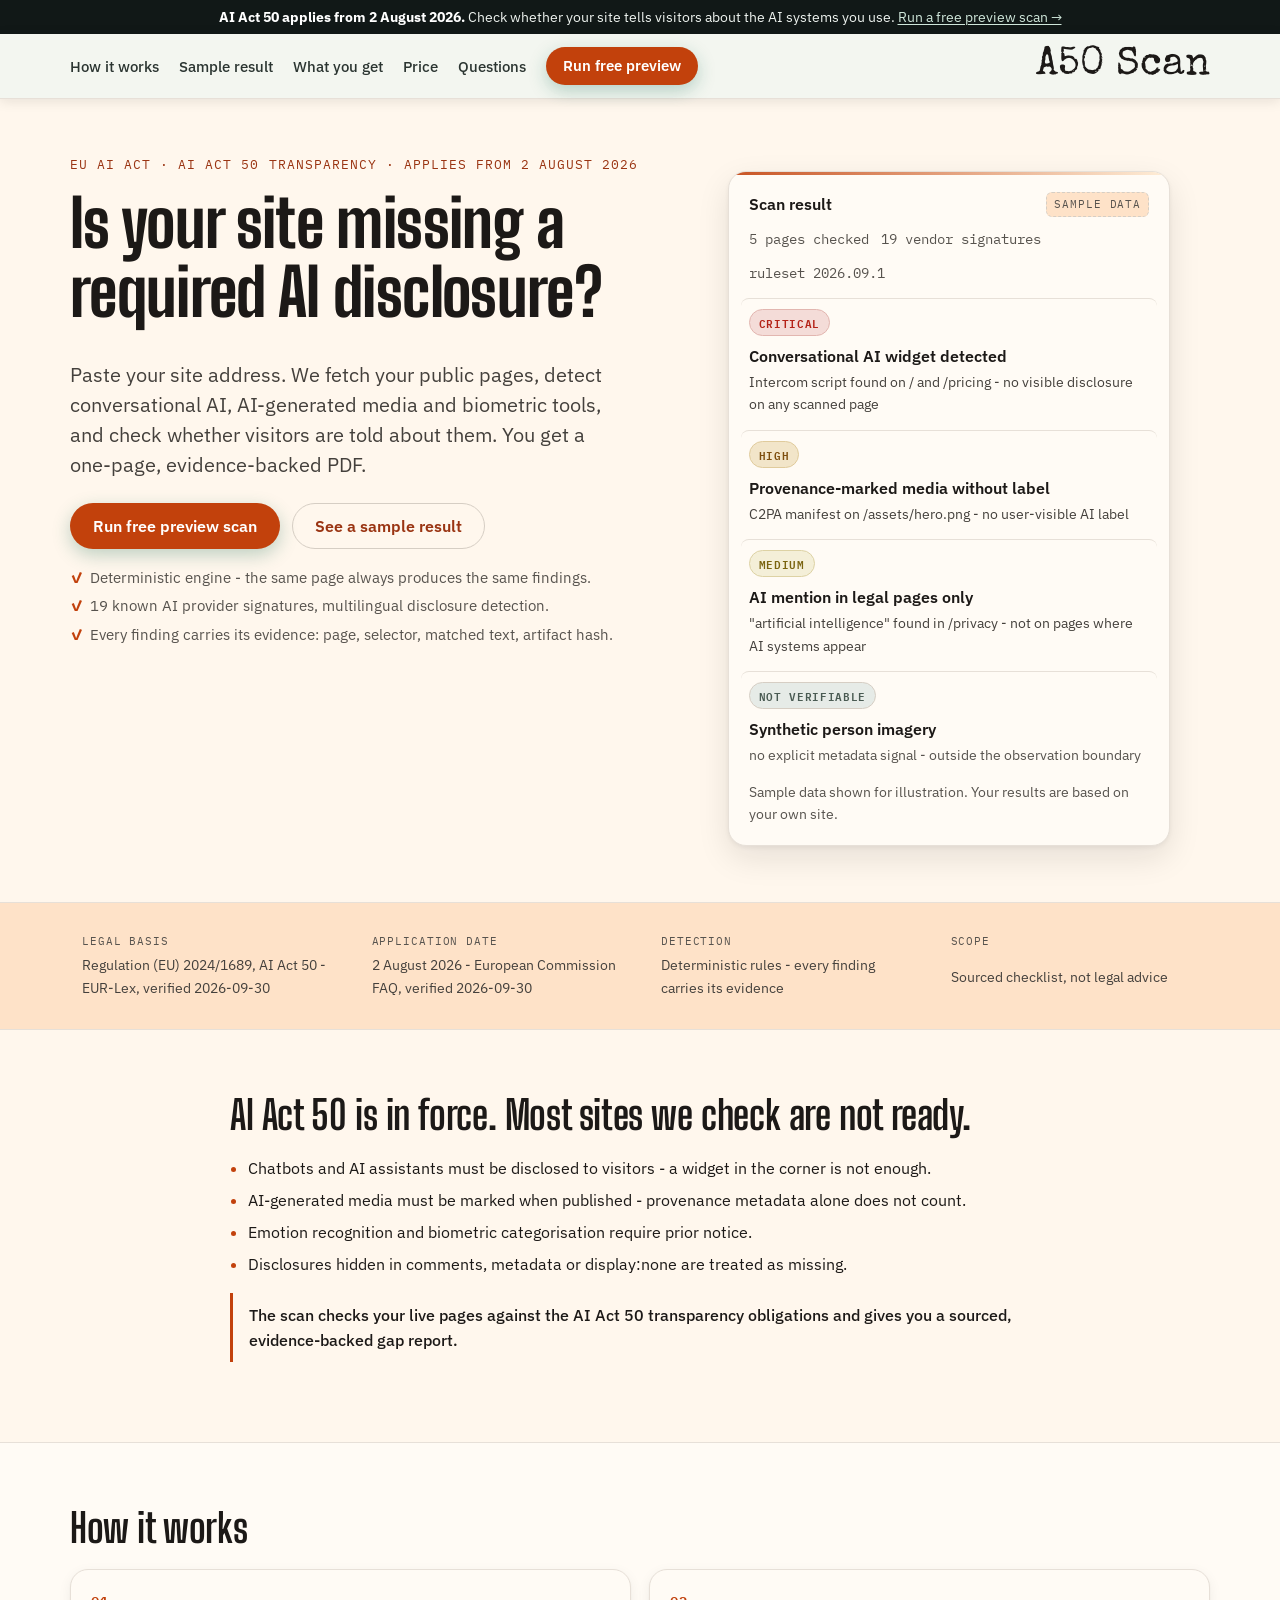
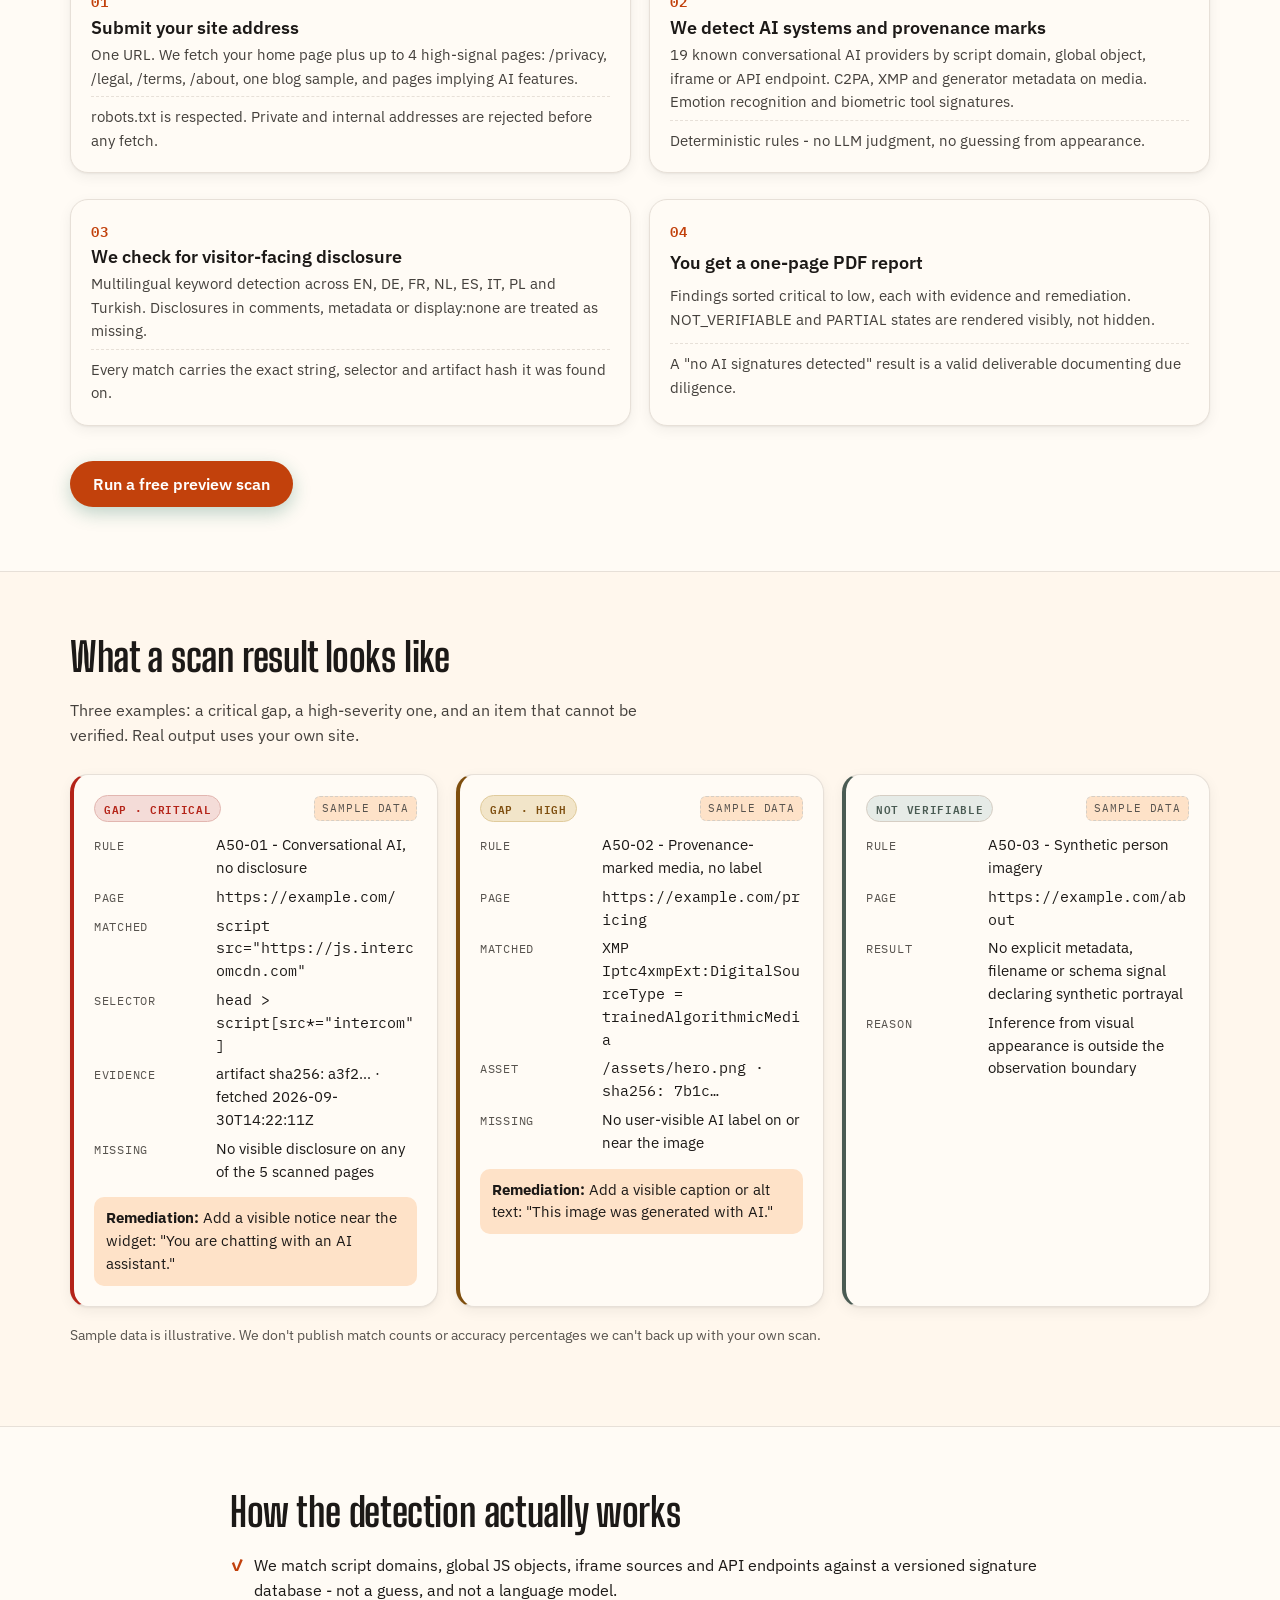
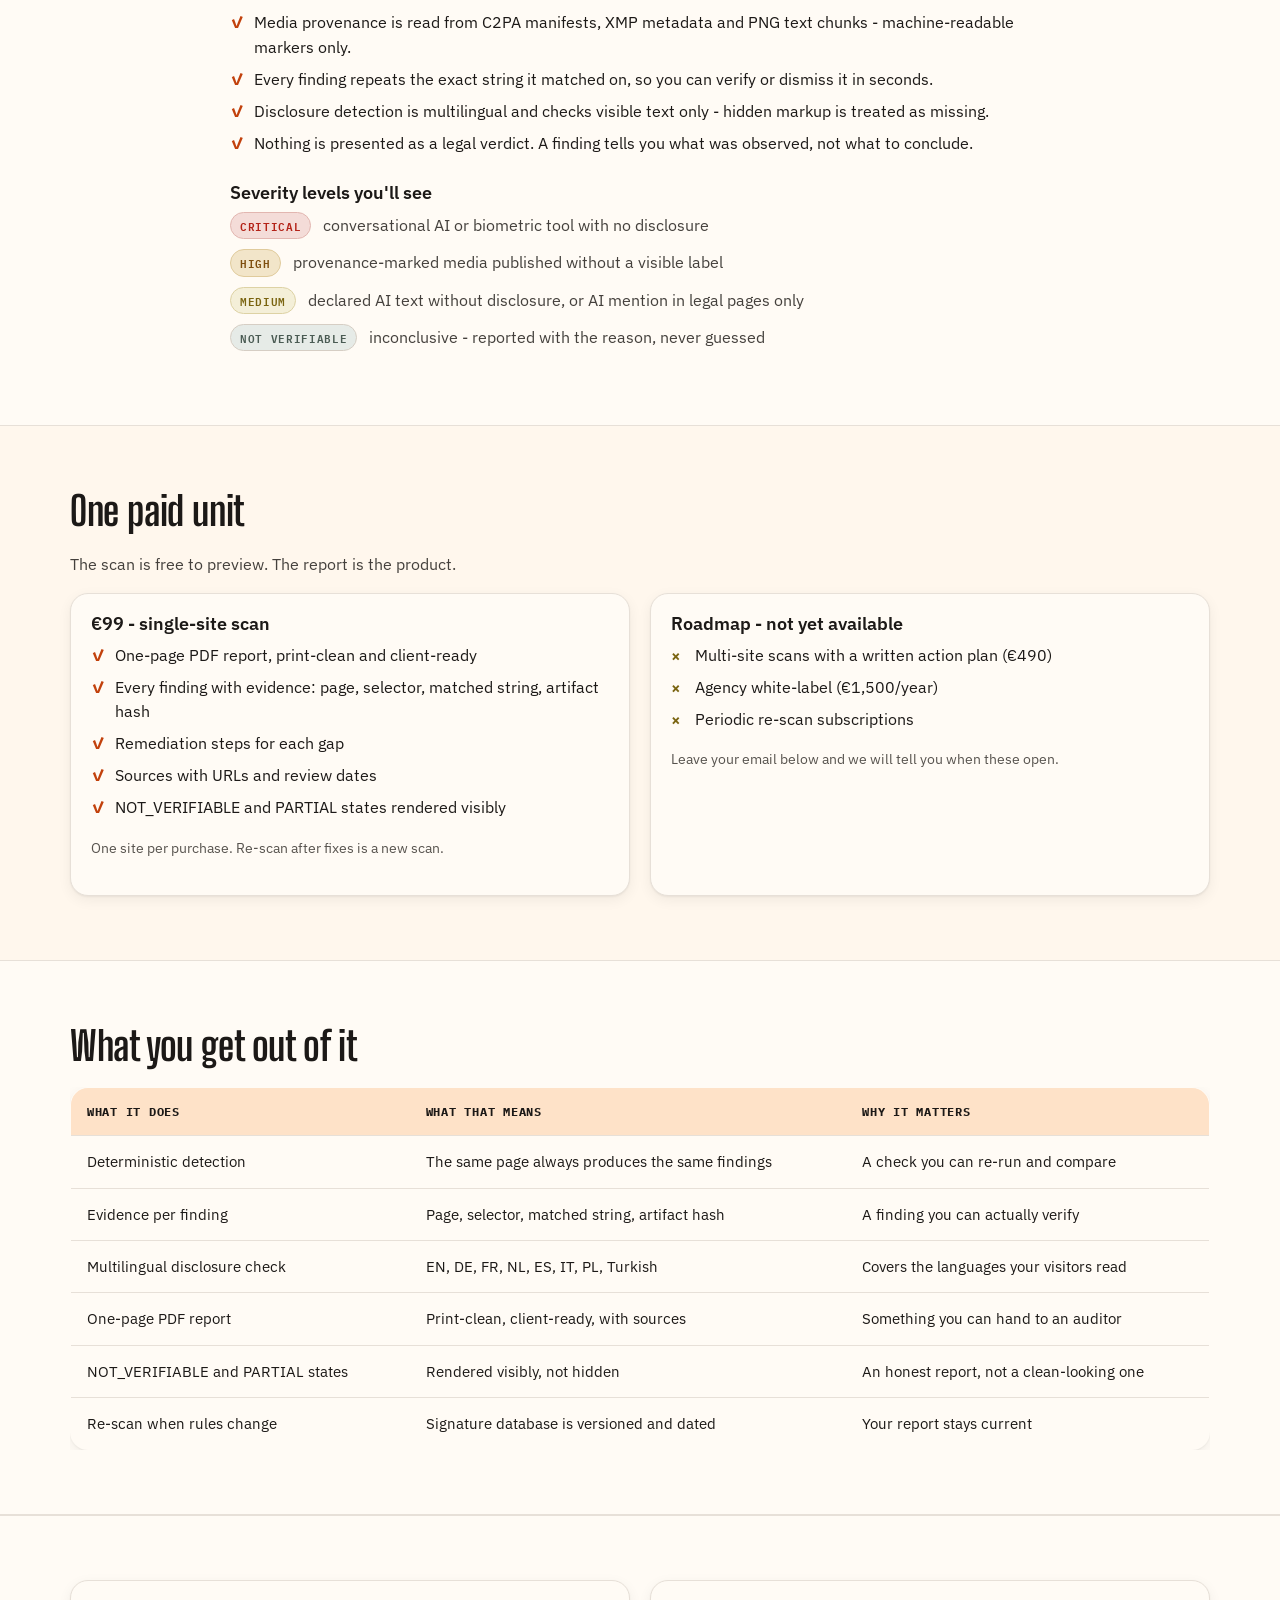
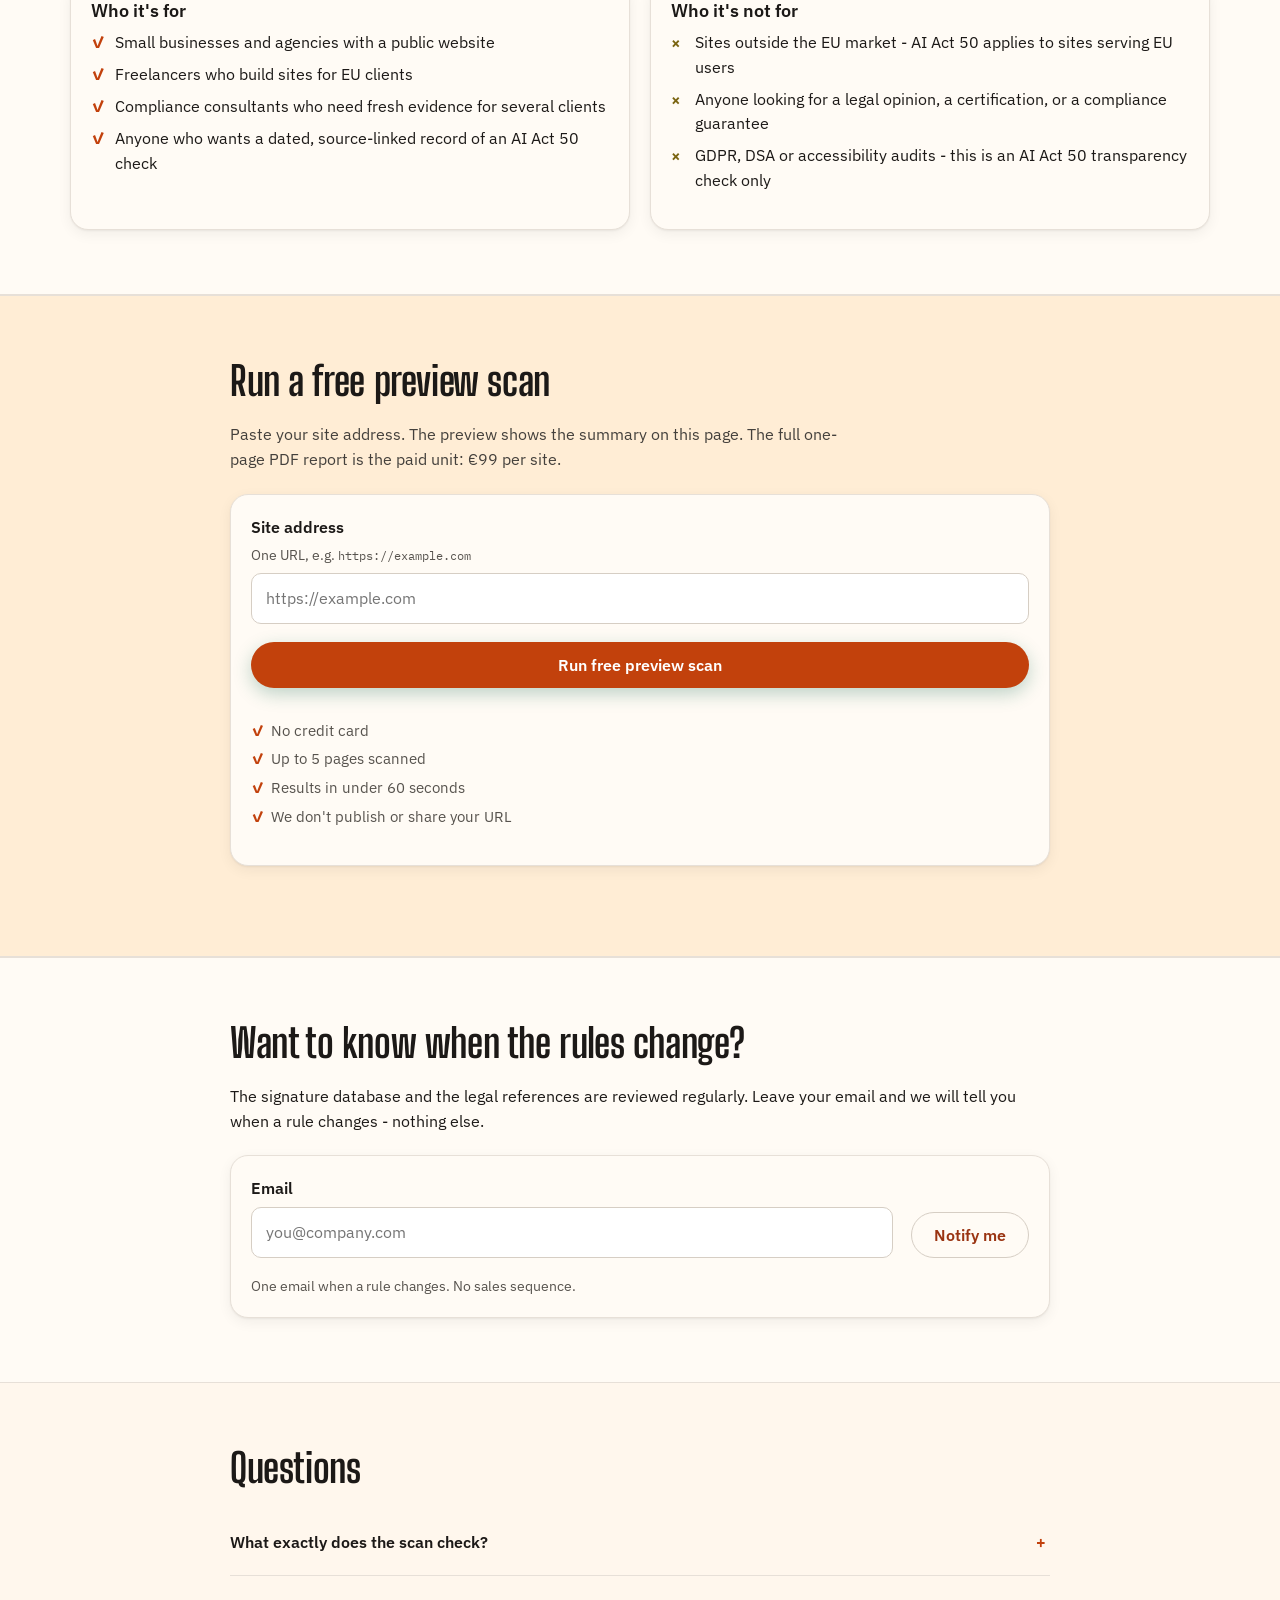
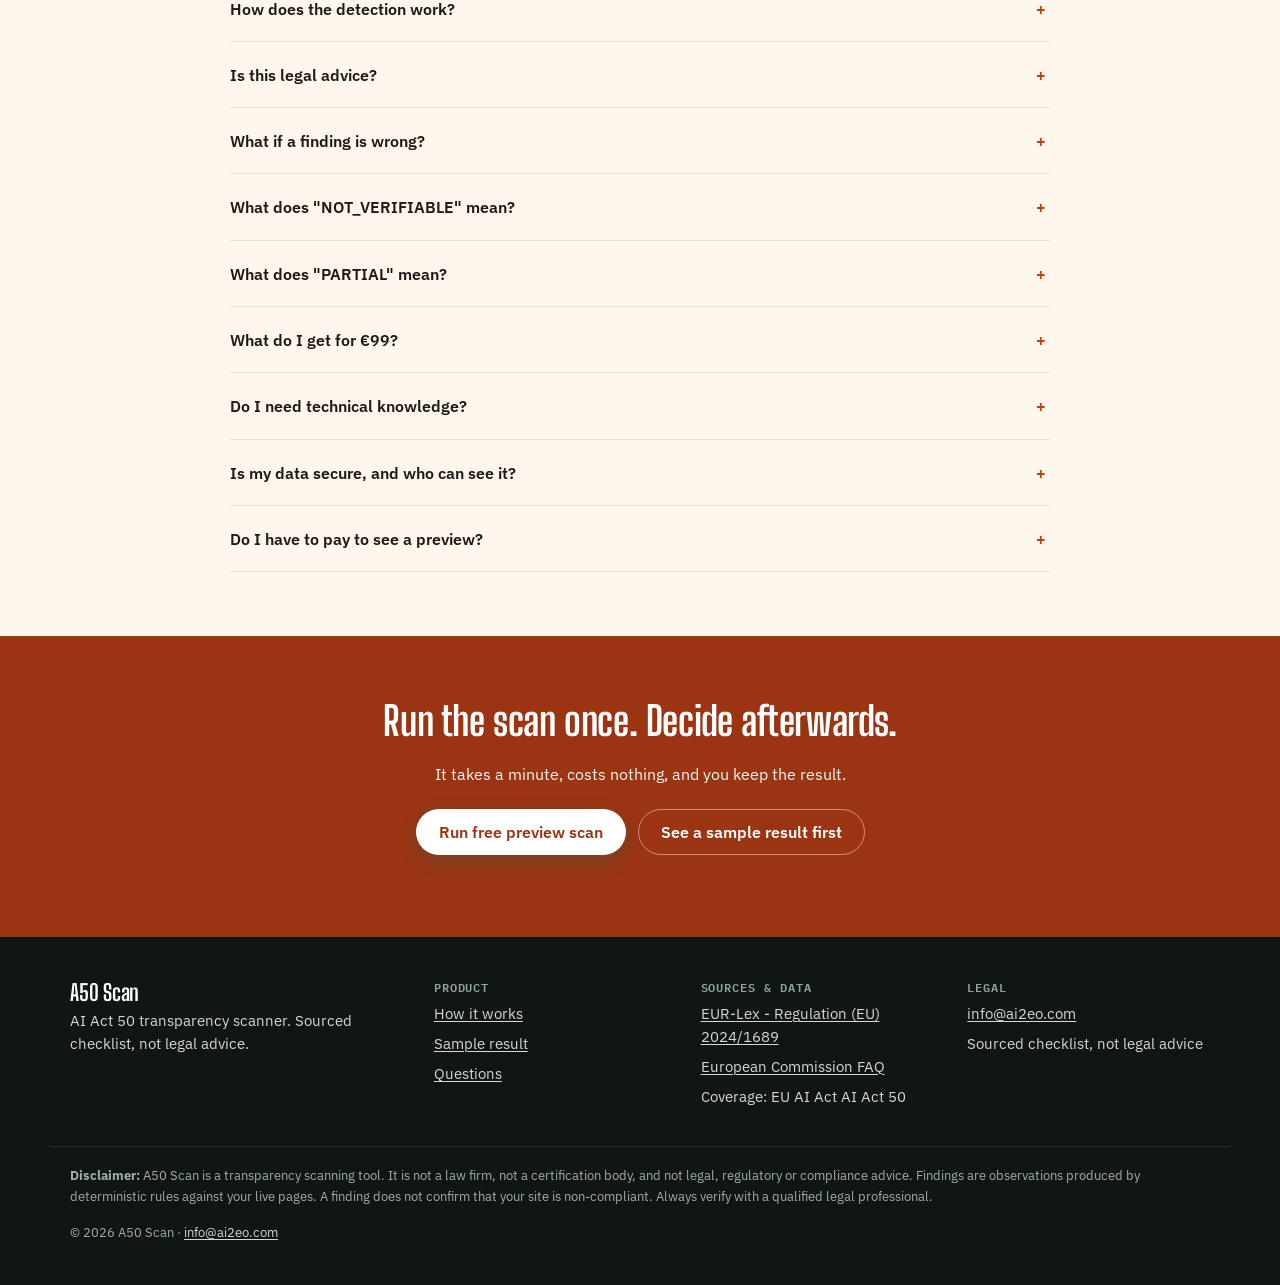
==== commit 921c169f: "Add files via upload" ====
--- a/index.html
+++ b/index.html
@@ -45,8 +45,8 @@
     <nav class="nav-links" aria-label="Sections">
       <a href="#how-it-works">How it works</a>
       <a href="#sample">Sample result</a>
-      <a href="#pricing">Pricing</a>
-      <a href="#trust">Sources</a>
+      <a href="#benefits">What you get</a>
+      <a href="#pricing">Price</a>
       <a href="#questions">Questions</a>
     </nav>
     <a class="btn btn-primary btn-sm" href="#scan">Run free preview</a>
@@ -256,6 +256,35 @@
 
   <section class="section" id="pricing">
     <div class="wrap">
+      <h2>One paid unit</h2>
+      <p class="section-lede">The scan is free to preview. The report is the product.</p>
+      <div class="two-col">
+        <div class="card">
+          <h3>€99 - single-site scan</h3>
+          <ul class="list-check">
+            <li>One-page PDF report, print-clean and client-ready</li>
+            <li>Every finding with evidence: page, selector, matched string, artifact hash</li>
+            <li>Remediation steps for each gap</li>
+            <li>Sources with URLs and review dates</li>
+            <li>NOT_VERIFIABLE and PARTIAL states rendered visibly</li>
+          </ul>
+          <p class="fineprint">One site per purchase. Re-scan after fixes is a new scan.</p>
+        </div>
+        <div class="card">
+          <h3>Roadmap - not yet available</h3>
+          <ul class="list-cross">
+            <li>Multi-site scans with a written action plan (€490)</li>
+            <li>Agency white-label (€1,500/year)</li>
+            <li>Periodic re-scan subscriptions</li>
+          </ul>
+          <p class="fineprint">Leave your email below and we will tell you when these open.</p>
+        </div>
+      </div>
+    </div>
+  </section>
+
+  <section class="section alt" id="benefits">
+    <div class="wrap">
       <h2>What you get out of it</h2>
       <div class="table-scroll">
         <table class="benefits">
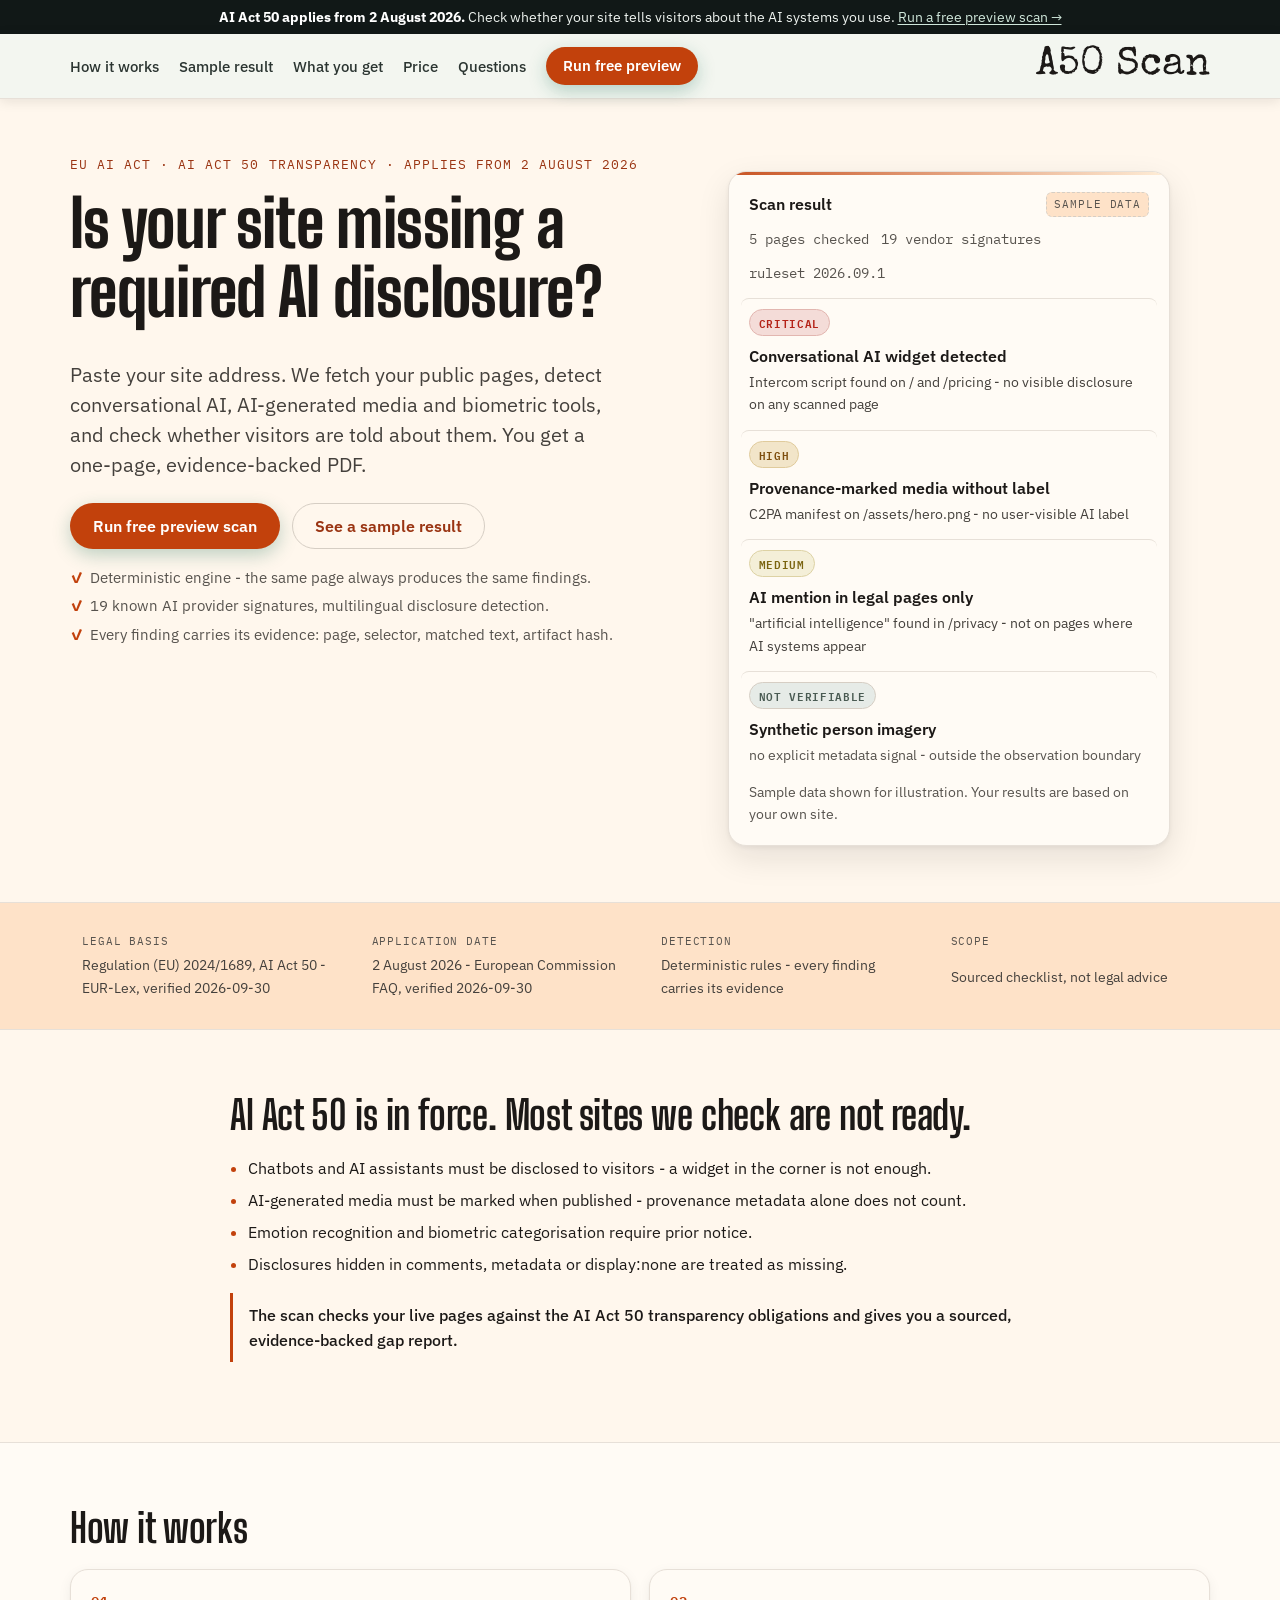
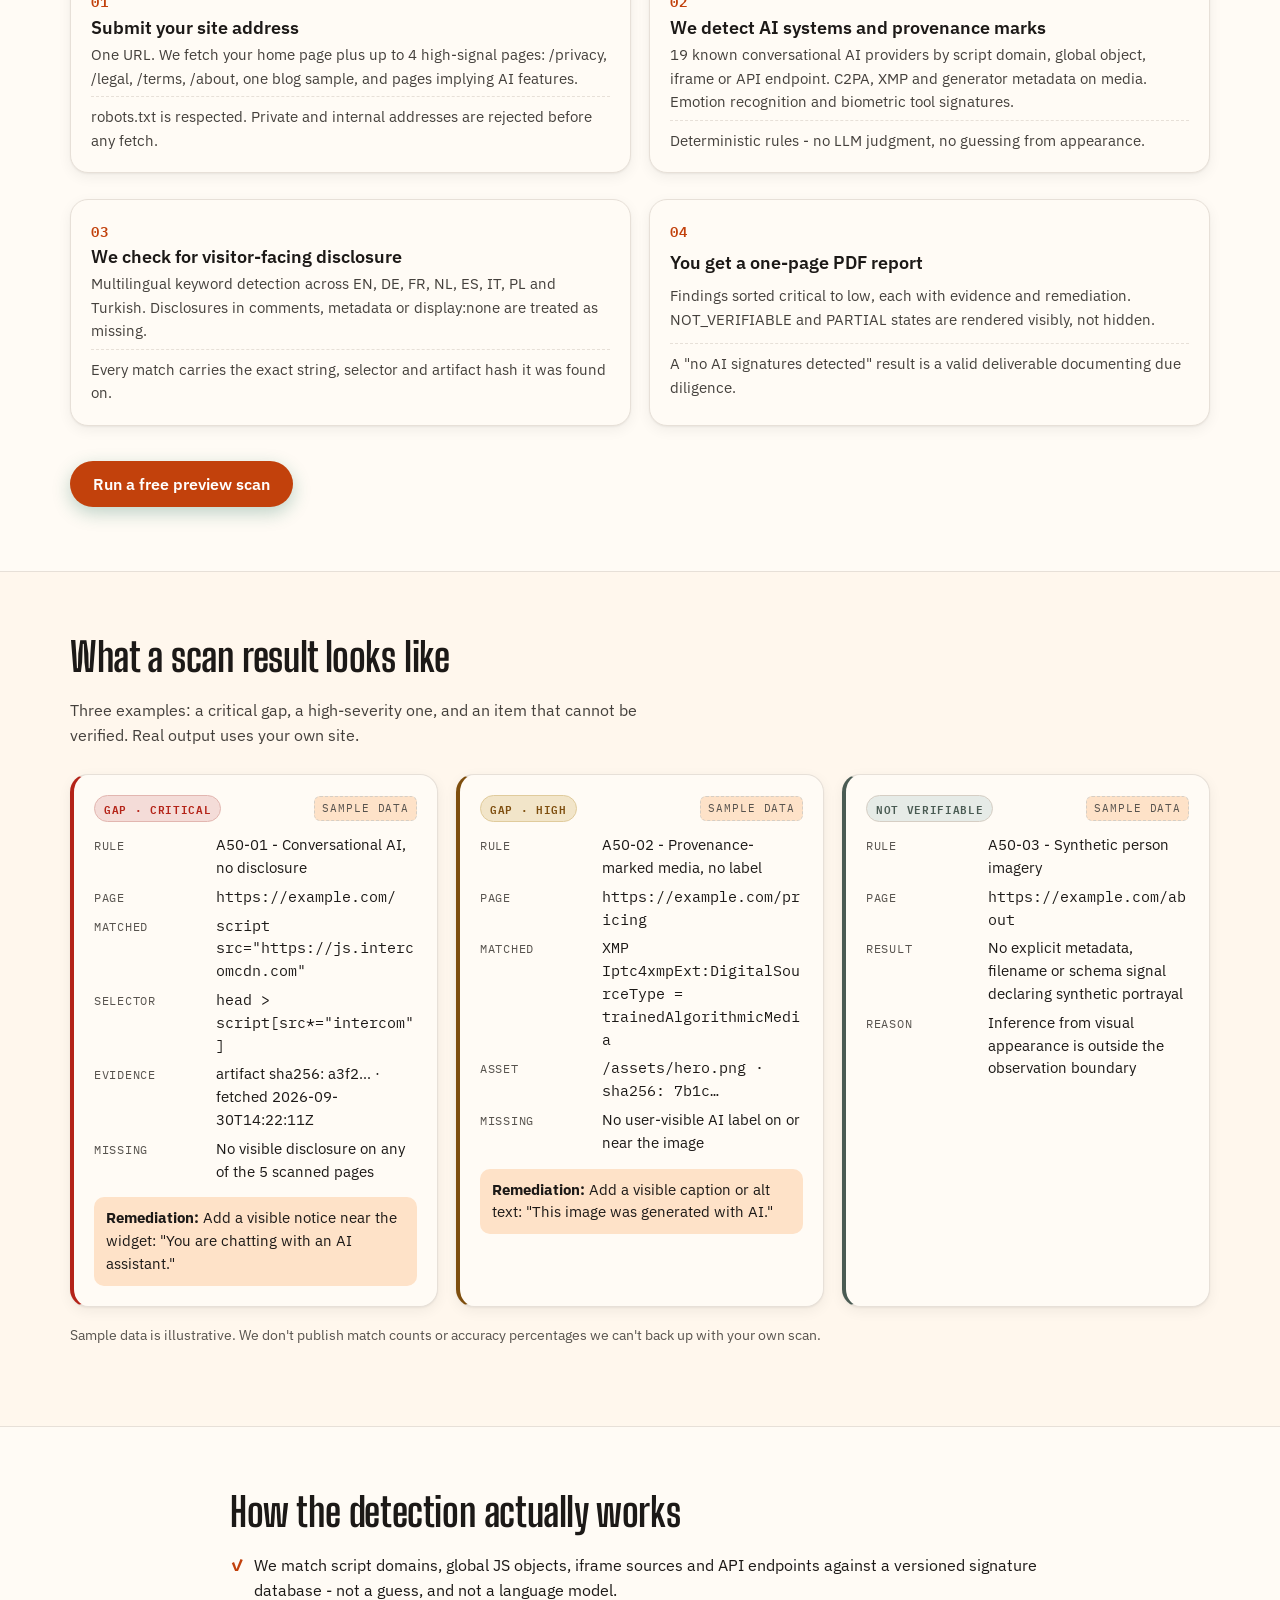
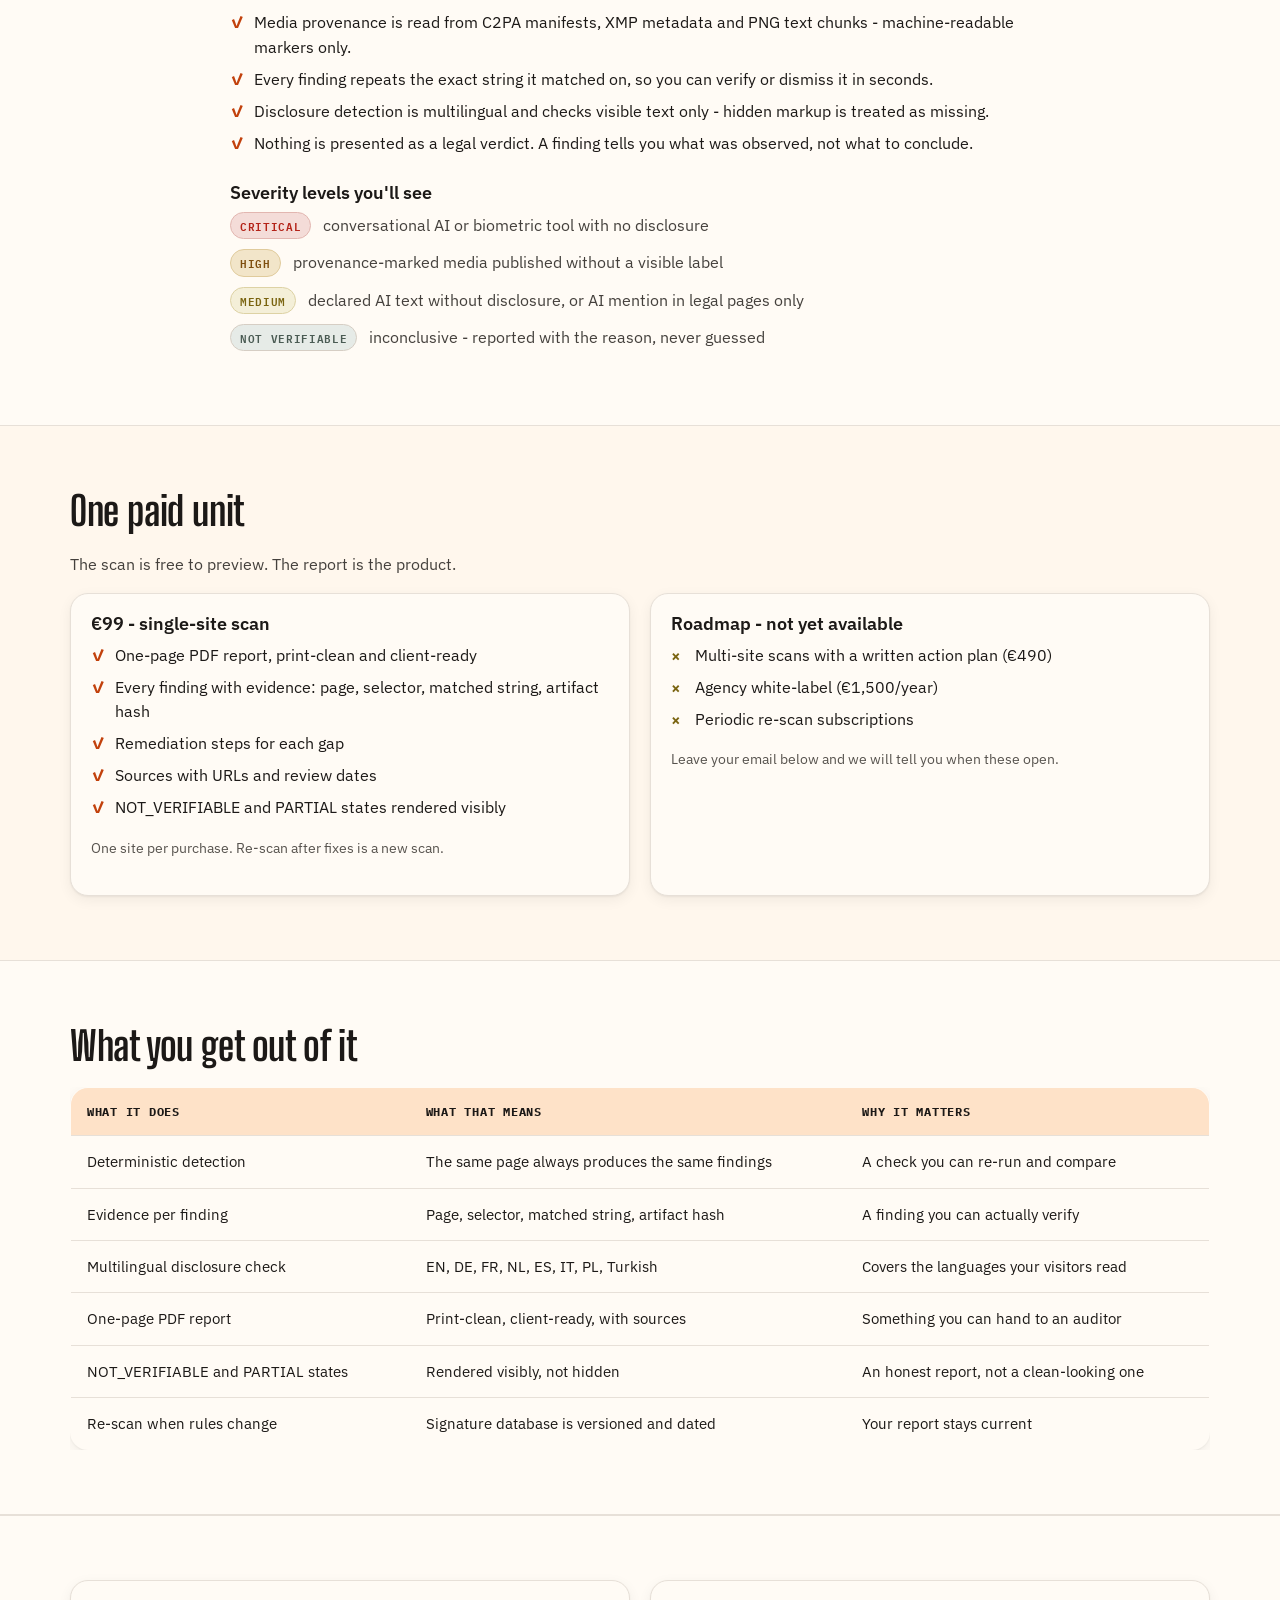
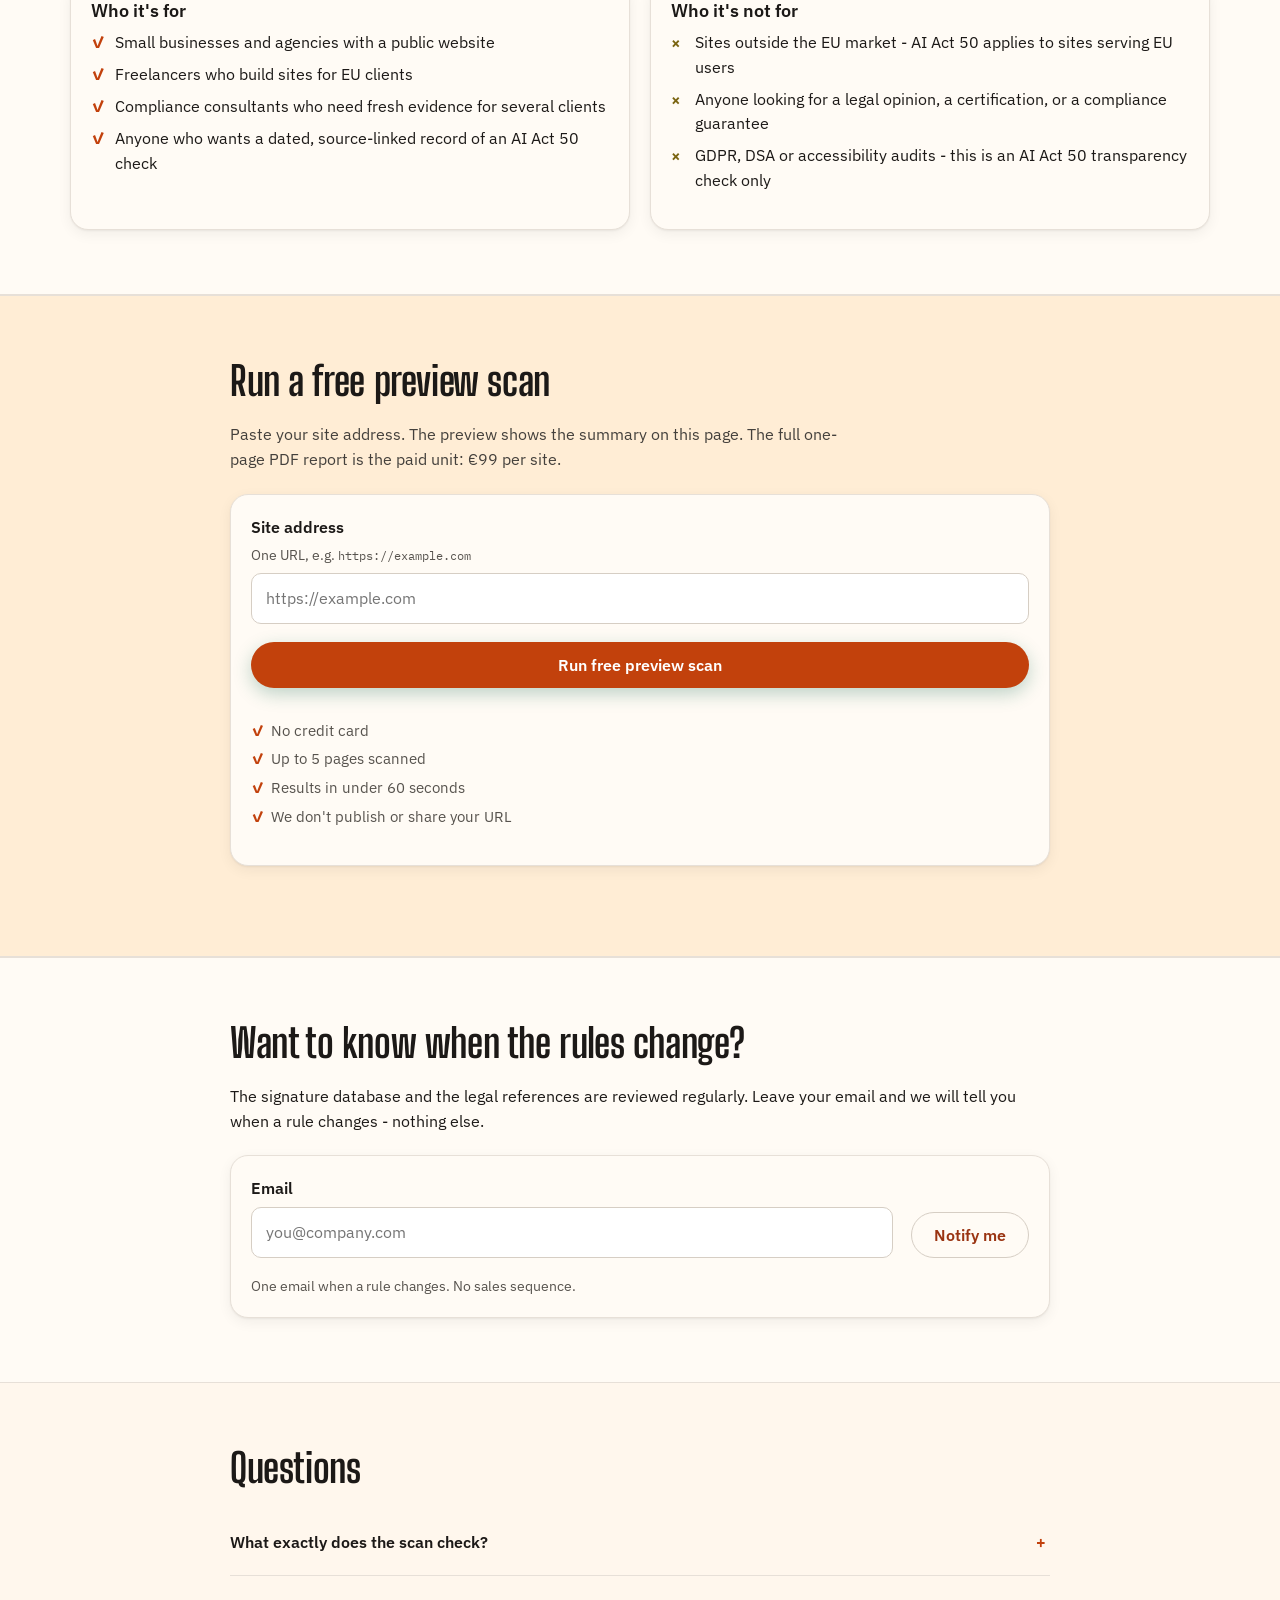
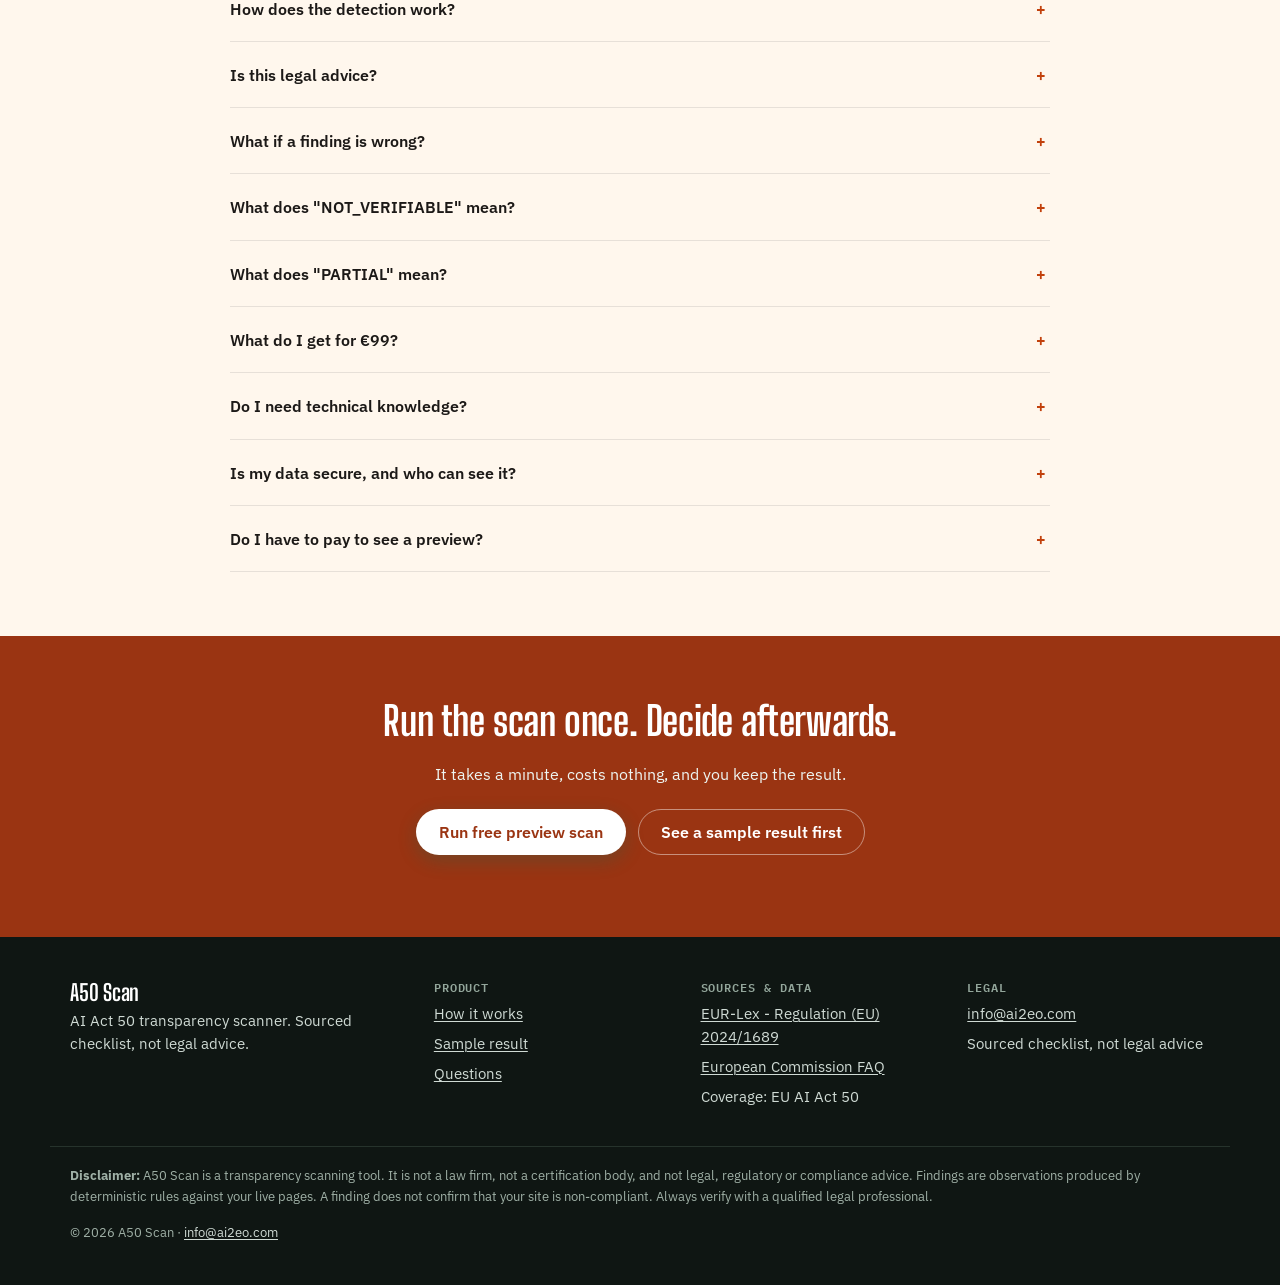
==== commit a8963453: "Add files via upload" ====
--- a/index.html
+++ b/index.html
@@ -5,7 +5,7 @@
   <meta name="viewport" content="width=device-width, initial-scale=1">
   <meta name="color-scheme" content="light">
   <meta name="theme-color" content="#111817">
-  <title>AI Act AI Act 50 Scan - find missing AI disclosures on your site</title>
+  <title>AI Act 50 Scan - find missing AI disclosures on your site</title>
   <meta name="description" content="Deterministic AI Act 50 transparency scan: we crawl your public pages, detect AI systems and check for the required visitor disclosure. Sourced checklist, not legal advice.">
   <link rel="canonical" href="https://a50.ai2eo.com/">
   <meta property="og:title" content="Is your site missing a required AI disclosure?">
@@ -13,7 +13,7 @@
   <meta property="og:type" content="website">
   <meta property="og:url" content="https://a50.ai2eo.com/">
   <meta name="twitter:card" content="summary_large_image">
-  <link rel="icon" href="data:image/svg+xml,%3Csvg xmlns='http://www.w3.org/2000/svg' viewBox='0 0 32 32'%3E%3Crect width='32' height='32' rx='7' fill='%23176b52'/%3E%3Cpath d='M9 17.5 14 22l9-12' fill='none' stroke='%23ffffff' stroke-width='3.4' stroke-linecap='round' stroke-linejoin='round'/%3E%3C/svg%3E">
+  <link rel="icon" href="data:image/svg+xml,%3Csvg xmlns='http://www.w3.org/2000/svg' viewBox='0 0 32 32'%3E%3Crect width='32' height='32' rx='7' fill='%23c2410c'/%3E%3Cpath d='M9 17.5 14 22l9-12' fill='none' stroke='%23ffffff' stroke-width='3.4' stroke-linecap='round' stroke-linejoin='round'/%3E%3C/svg%3E">
   <link rel="preconnect" href="https://fonts.googleapis.com">
   <link rel="preconnect" href="https://fonts.gstatic.com" crossorigin>
   <link rel="preload" as="style" href="https://fonts.googleapis.com/css2?family=Special+Elite&family=Big+Shoulders+Display:wght@600;700;800&family=IBM+Plex+Mono:wght@400;500;600&family=IBM+Plex+Sans:wght@400;500;600;700&display=swap">
@@ -24,10 +24,10 @@
   {
     "@context": "https://schema.org",
     "@type": "SoftwareApplication",
-    "name": "AI Act AI Act 50 Scan",
+    "name": "AI Act 50 Scan",
     "applicationCategory": "BusinessApplication",
     "operatingSystem": "Web",
-    "description": "Deterministic scanner that checks a website for EU AI Act AI Act 50 transparency obligations: conversational AI, AI-generated media, biometric tools and whether visitors are told about them.",
+    "description": "Deterministic scanner that checks a website for EU AI Act 50 transparency obligations: conversational AI, AI-generated media, biometric tools and whether visitors are told about them.",
     "offers": { "@type": "Offer", "price": "99", "priceCurrency": "EUR", "description": "Single-site scan with one-page PDF report" },
     "url": "https://a50.ai2eo.com/"
   }
@@ -379,7 +379,7 @@
 
       <details class="faq">
         <summary>What exactly does the scan check?</summary>
-        <p>Your live pages against the EU AI Act AI Act 50 transparency obligations: conversational AI widgets, AI-generated media with provenance marks, emotion recognition and biometric tools, and whether visitors are told about them. Every finding carries its evidence: page URL, selector, matched string and artifact hash.</p>
+        <p>Your live pages against the EU AI Act 50 transparency obligations: conversational AI widgets, AI-generated media with provenance marks, emotion recognition and biometric tools, and whether visitors are told about them. Every finding carries its evidence: page URL, selector, matched string and artifact hash.</p>
       </details>
 
       <details class="faq">
@@ -460,7 +460,7 @@
       <ul>
         <li><a href="https://eur-lex.europa.eu/eli/reg/2024/1689/oj" rel="noopener nofollow" target="_blank">EUR-Lex - Regulation (EU) 2024/1689</a></li>
         <li><a href="https://digital-strategy.ec.europa.eu/en/faqs/ai-act-questions-answers" rel="noopener nofollow" target="_blank">European Commission FAQ</a></li>
-        <li>Coverage: EU AI Act AI Act 50</li>
+        <li>Coverage: EU AI Act 50</li>
       </ul>
     </nav>
     <nav aria-label="Legal">
--- a/styles.css
+++ b/styles.css
@@ -1,5 +1,4 @@
-/* A50 landing - tek CSS dosyası (build adımı yok).
-   Tokenlar Menu_Risk temasıyla aynı (LANDING_BLUEPRINT §19); yeşil ağırlıklı. */
+/* A50 landing - tek CSS dosyası (build adımı yok). */
 
 :root {
   color-scheme: light;
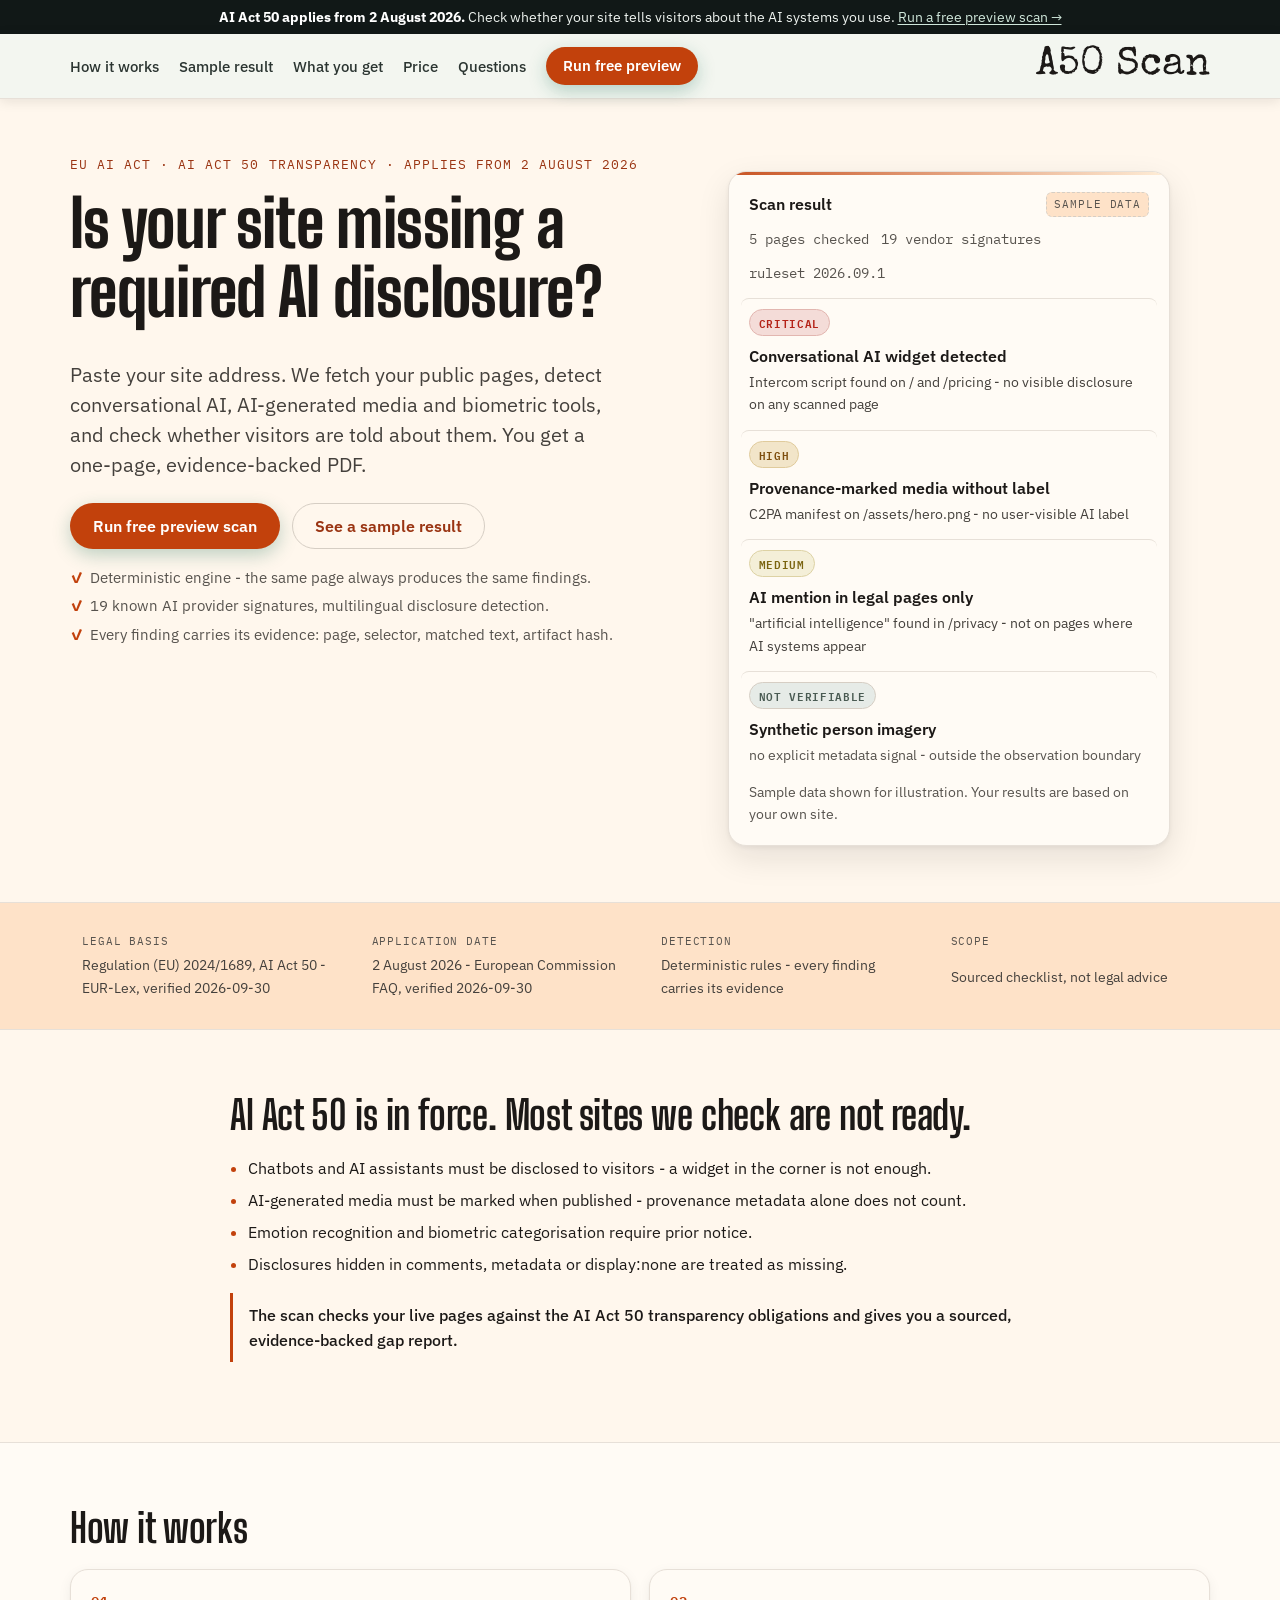
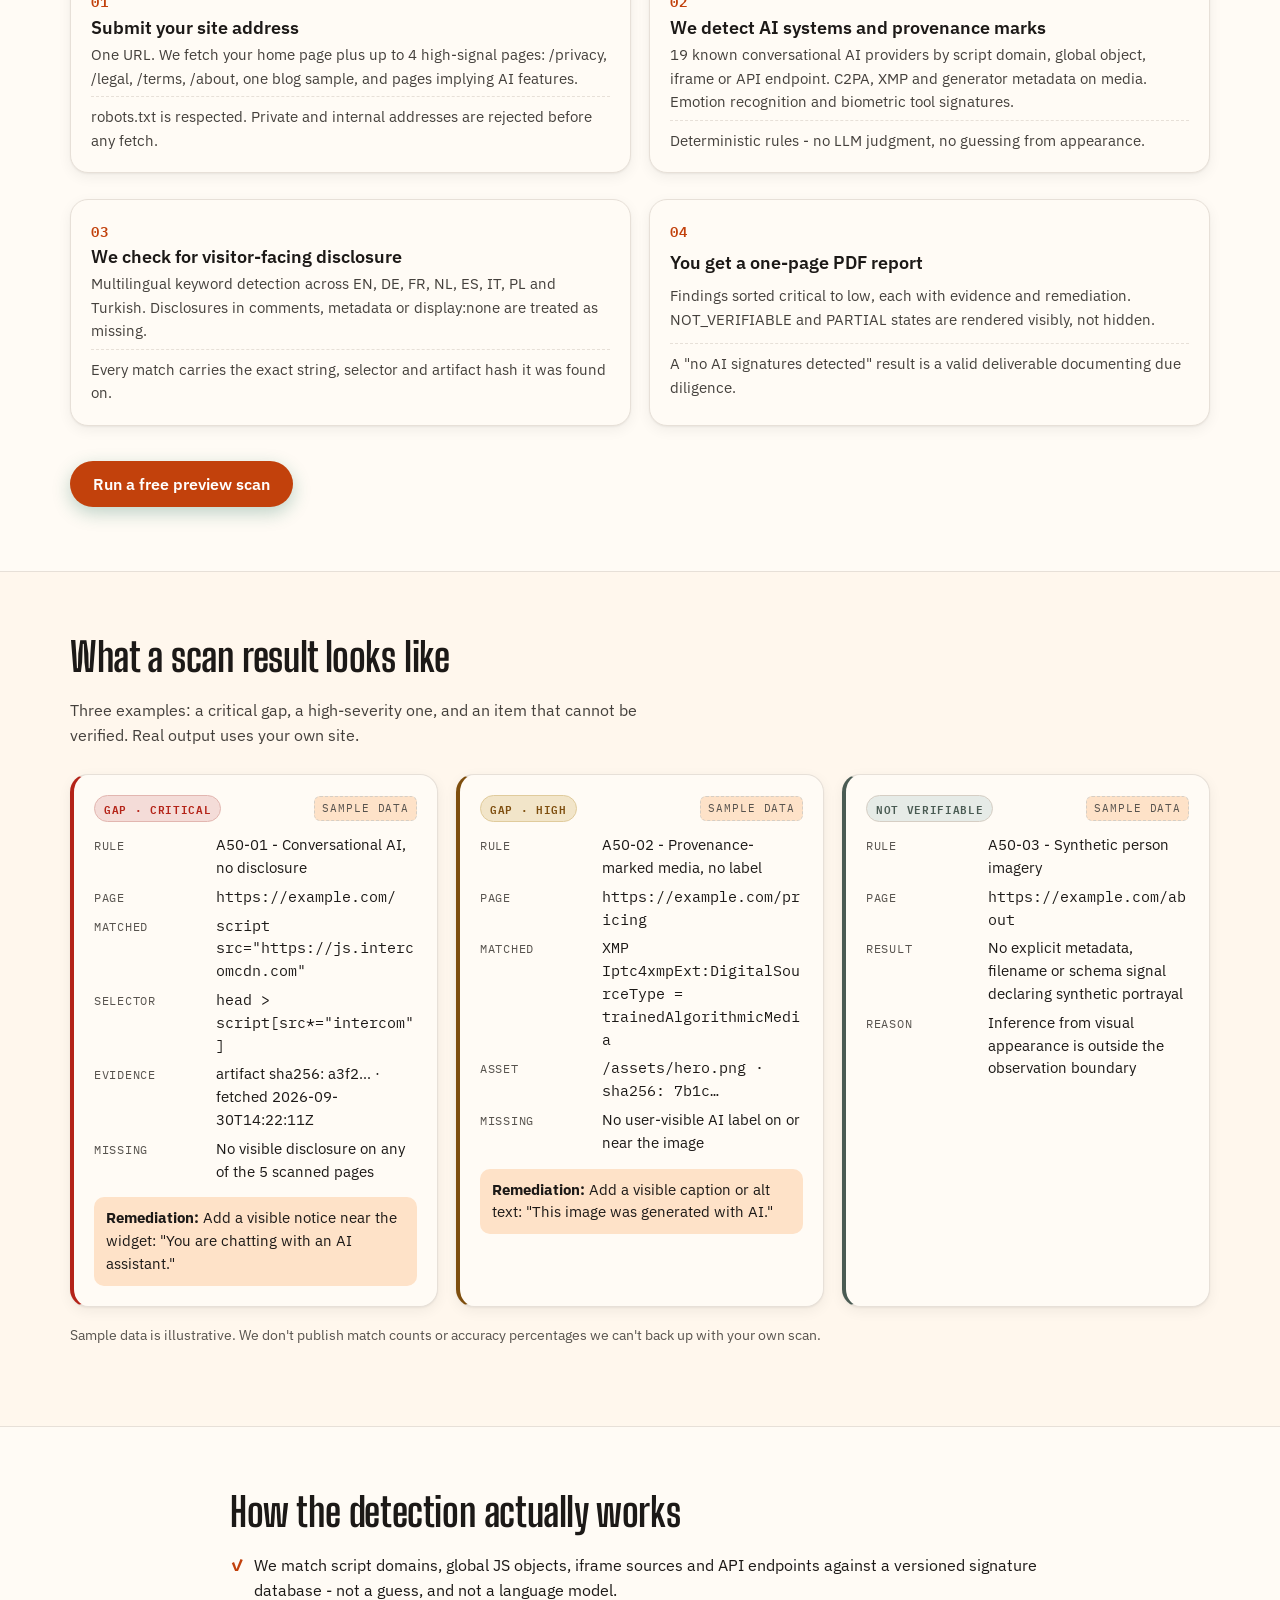
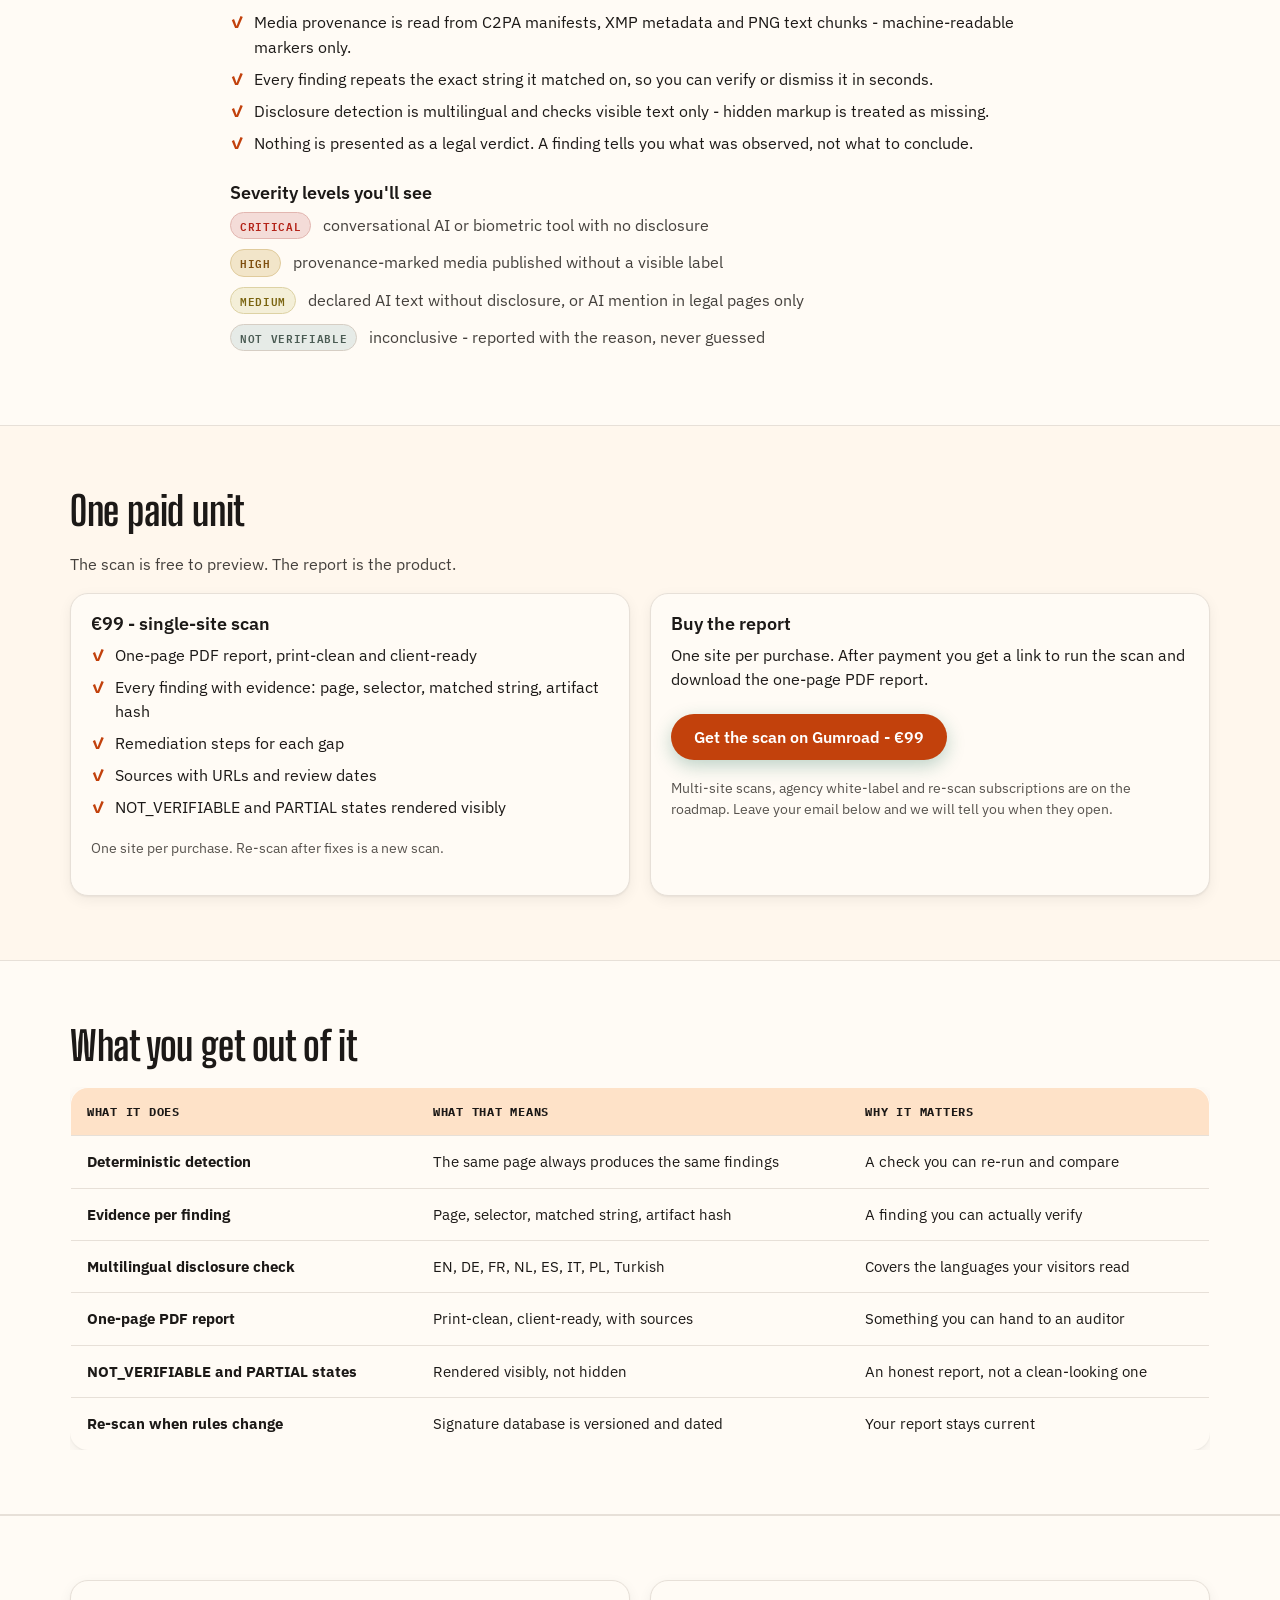
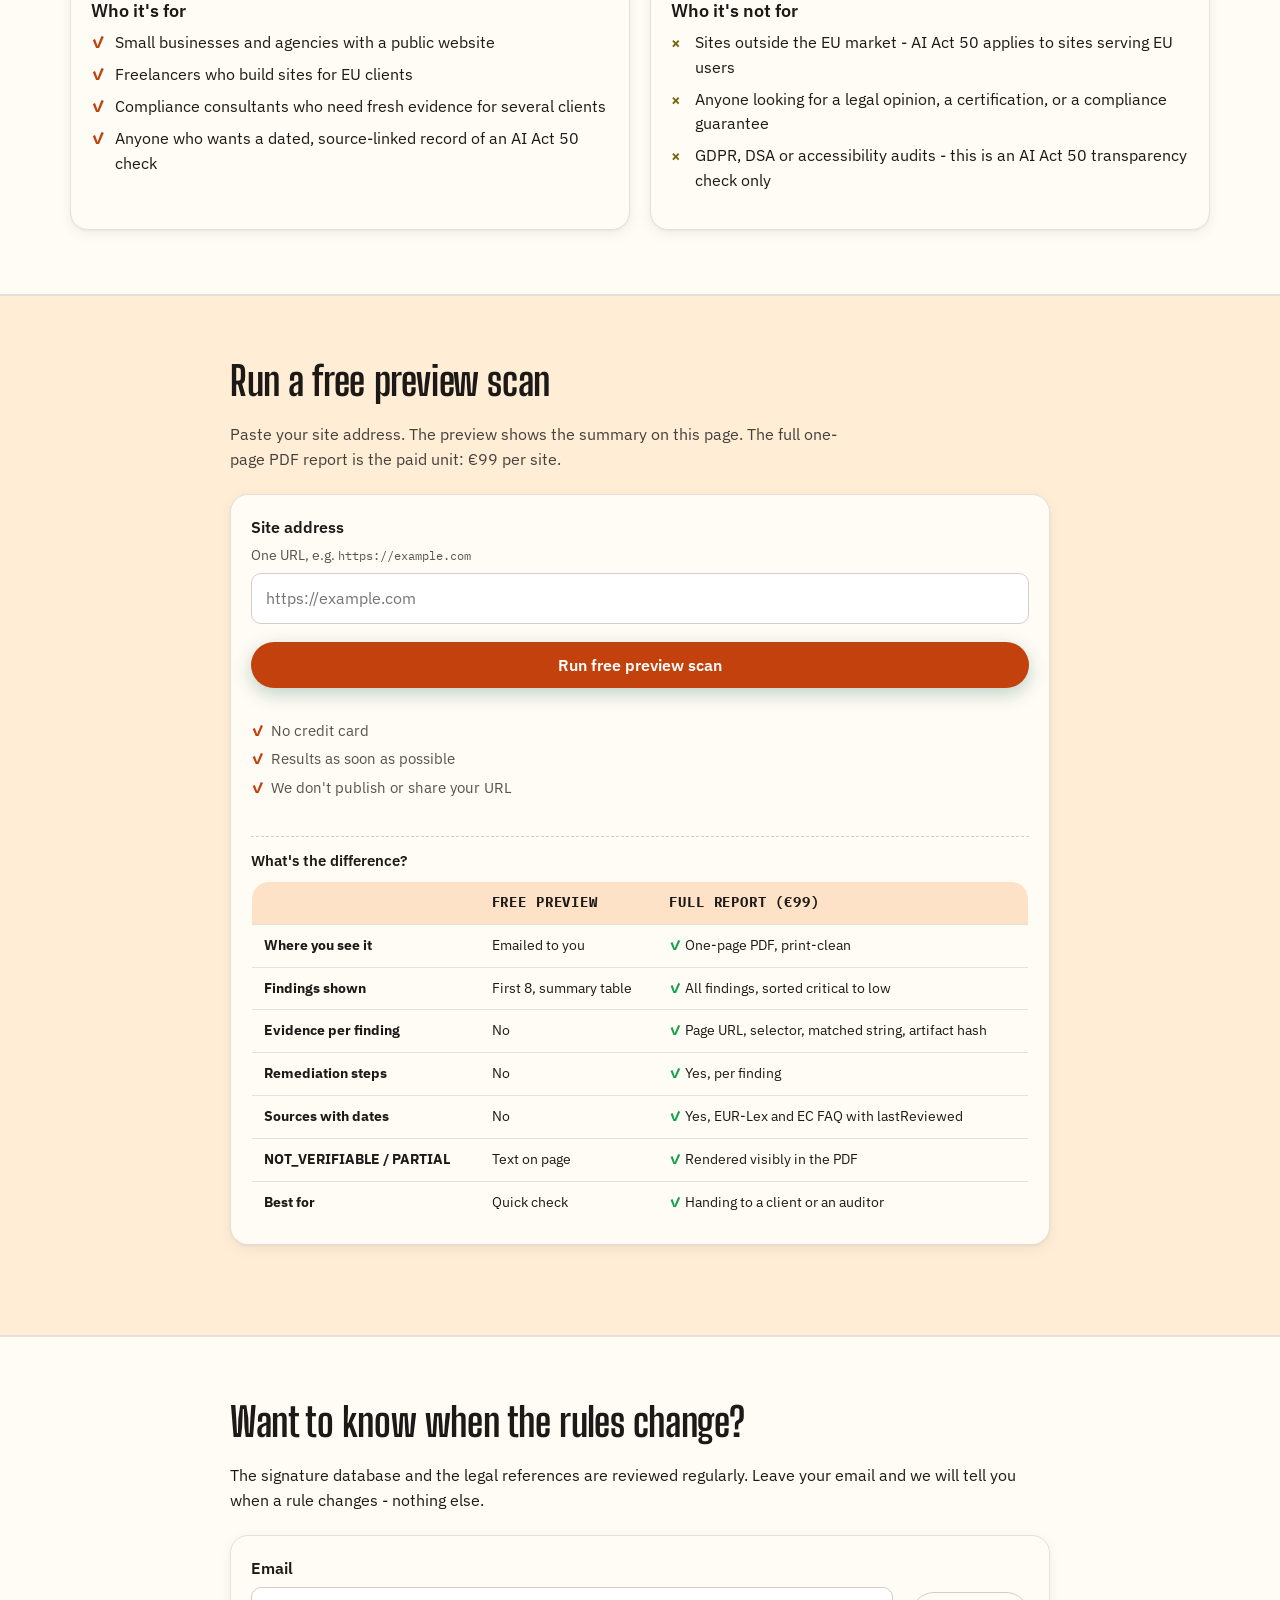
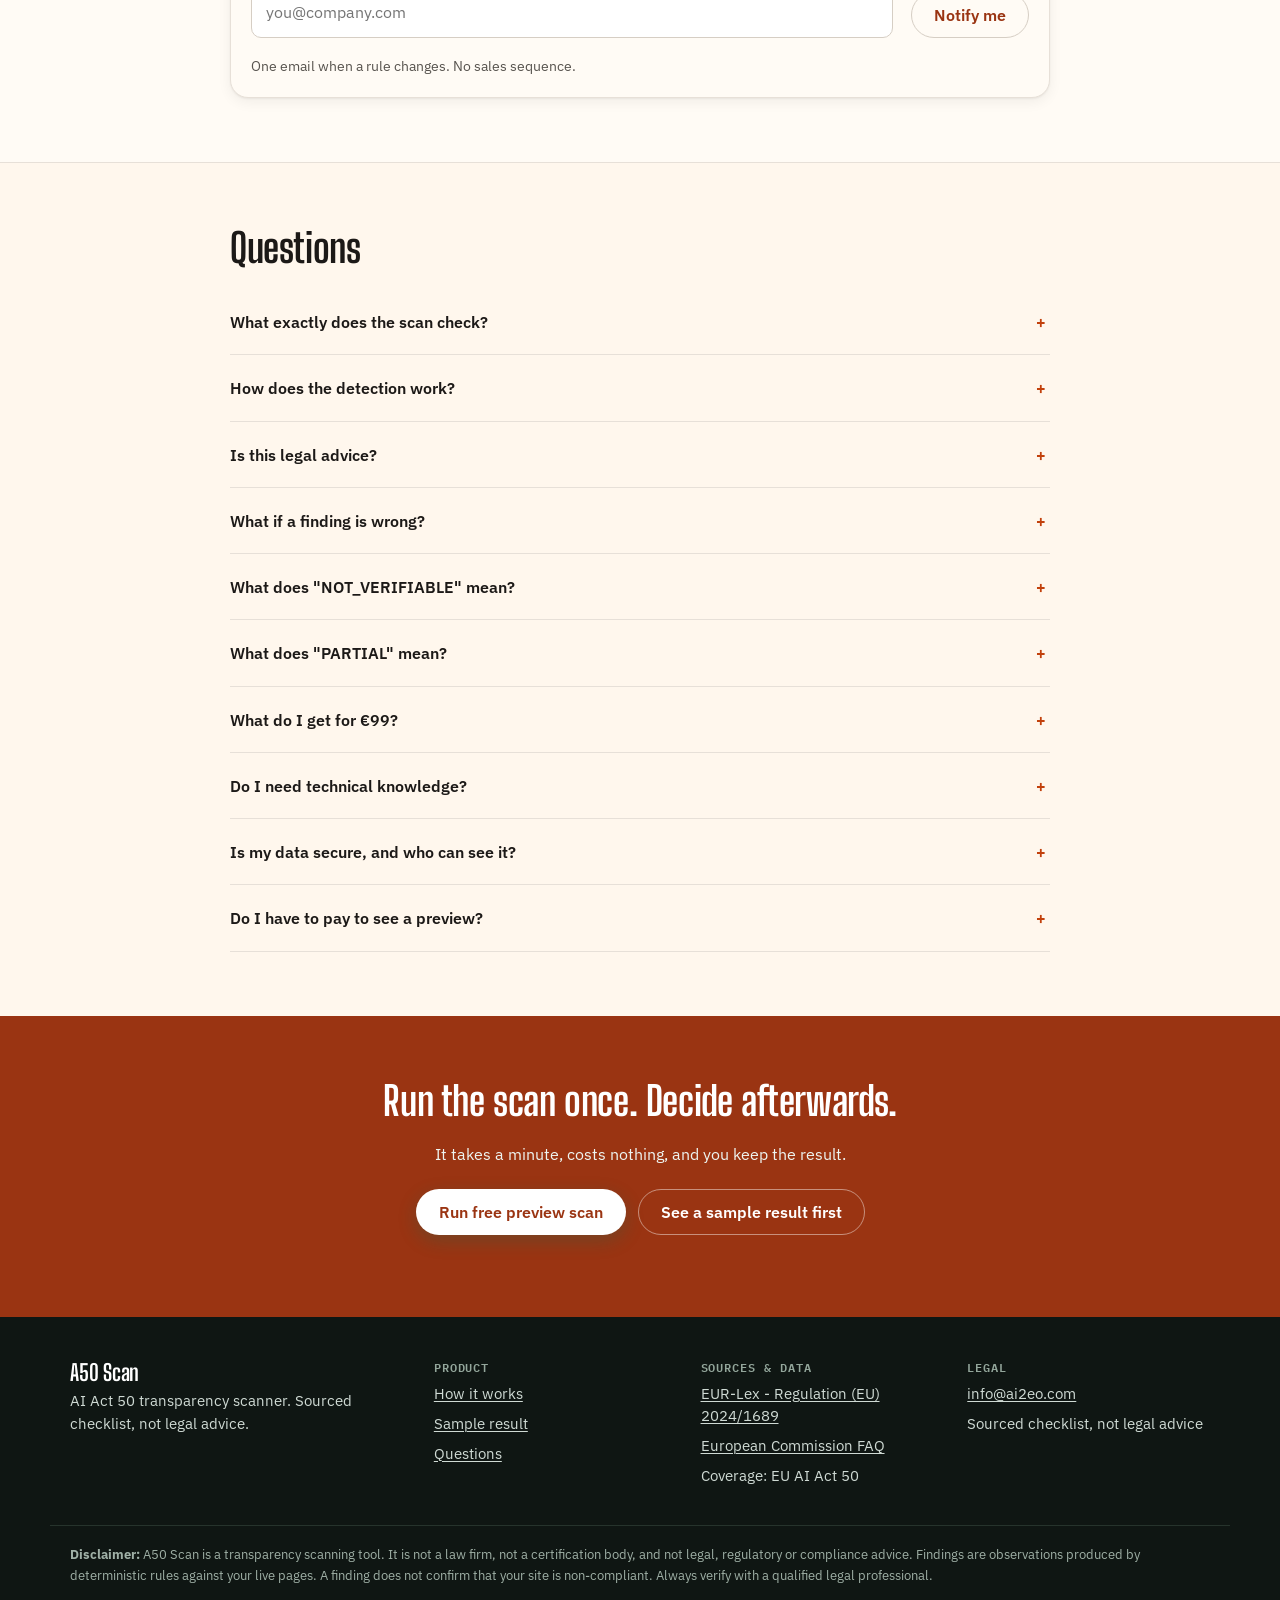
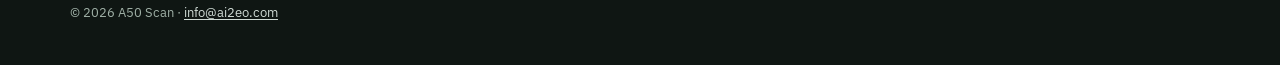
==== commit e975dc35: "Add files via upload" ====
--- a/index.html
+++ b/index.html
@@ -271,13 +271,12 @@
           <p class="fineprint">One site per purchase. Re-scan after fixes is a new scan.</p>
         </div>
         <div class="card">
-          <h3>Roadmap - not yet available</h3>
-          <ul class="list-cross">
-            <li>Multi-site scans with a written action plan (€490)</li>
-            <li>Agency white-label (€1,500/year)</li>
-            <li>Periodic re-scan subscriptions</li>
-          </ul>
-          <p class="fineprint">Leave your email below and we will tell you when these open.</p>
+          <h3>Buy the report</h3>
+          <p>One site per purchase. After payment you get a link to run the scan and download the one-page PDF report.</p>
+          <div class="cta-row">
+            <a class="btn btn-primary" href="https://gumroad.com/l/a50-scan" target="_blank" rel="noopener nofollow">Get the scan on Gumroad - €99</a>
+          </div>
+          <p class="fineprint">Multi-site scans, agency white-label and re-scan subscriptions are on the roadmap. Leave your email below and we will tell you when they open.</p>
         </div>
       </div>
     </div>
@@ -346,10 +345,29 @@
 
         <ul class="micro micro-center">
           <li>No credit card</li>
-          <li>Up to 5 pages scanned</li>
-          <li>Results in under 60 seconds</li>
+          <li>Results as soon as possible</li>
           <li>We don't publish or share your URL</li>
         </ul>
+
+        <div class="form-compare">
+          <h3>What's the difference?</h3>
+          <div class="table-scroll">
+            <table class="benefits benefits-compare">
+              <thead>
+                <tr><th scope="col"></th><th scope="col">Free preview</th><th scope="col">Full report (€99)</th></tr>
+              </thead>
+              <tbody>
+                <tr><td>Where you see it</td><td>Emailed to you</td><td class="check">One-page PDF, print-clean</td></tr>
+                <tr><td>Findings shown</td><td>First 8, summary table</td><td class="check">All findings, sorted critical to low</td></tr>
+                <tr><td>Evidence per finding</td><td>No</td><td class="check">Page URL, selector, matched string, artifact hash</td></tr>
+                <tr><td>Remediation steps</td><td>No</td><td class="check">Yes, per finding</td></tr>
+                <tr><td>Sources with dates</td><td>No</td><td class="check">Yes, EUR-Lex and EC FAQ with lastReviewed</td></tr>
+                <tr><td>NOT_VERIFIABLE / PARTIAL</td><td>Text on page</td><td class="check">Rendered visibly in the PDF</td></tr>
+                <tr><td>Best for</td><td>Quick check</td><td class="check">Handing to a client or an auditor</td></tr>
+              </tbody>
+            </table>
+          </div>
+        </div>
       </form>
 
       <div id="scan-result" class="result" aria-live="polite" hidden></div>
--- a/styles.css
+++ b/styles.css
@@ -253,6 +253,9 @@
 .benefits tbody tr:last-child td { border-bottom: 0; }
 .benefits tbody tr { transition: background-color 0.18s ease; }
 .benefits tbody tr:hover { background: var(--accent-soft); }
+.benefits td.check::before { content: "✓ "; color: #16a34a !important; font-weight: 700; }
+.benefits tbody tr td:first-child { font-weight: 700; }
+.benefits td, .benefits th { white-space: normal; }
 
 /* --- form --- */
 .scan-section { background: var(--accent-soft); border-block: 1px solid var(--line); }
@@ -268,9 +271,13 @@
 input[type="url"]:focus, input[type="email"]:focus { border-color: var(--accent); outline: 2px solid var(--accent-soft); }
 input[aria-invalid="true"] { border-color: var(--risk-critical); }
 .form-error { color: var(--risk-critical); font-weight: 500; margin: 0; }
-.form-ok { color: var(--accent); font-weight: 600; margin: 0; }
+.form-ok { color: #16a34a; font-weight: 600; margin: 0; }
 .form-inline { grid-template-columns: 1fr auto; align-items: end; }
 .form-inline .hint, .form-inline .form-error, .form-inline .form-ok { grid-column: 1 / -1; }
+.form-compare { border-top: 1px dashed var(--line-strong); padding-top: 16px; margin-top: 2px; }
+.form-compare h3 { margin: 0 0 12px; font-size: 0.95rem; }
+.form-compare .benefits-compare { min-width: 560px; box-shadow: none; }
+.form-compare .benefits-compare th, .form-compare .benefits-compare td { padding: 10px 12px; font-size: 0.88rem; }
 
 /* --- result --- */
 .result { margin-top: 26px; display: grid; gap: 18px; }
@@ -290,6 +297,12 @@
   padding: 12px 14px; color: var(--ink); font-size: 0.92rem;
 }
 .res-empty { background: var(--surface); border: 1px dashed var(--line-strong); border-radius: var(--radius); padding: 20px; }
+.txt-report {
+  background: var(--surface); border: 1px solid var(--line);
+  border-radius: var(--radius-sm); padding: 16px;
+  font-family: var(--font-mono); font-size: 0.85rem; line-height: 1.6;
+  white-space: pre-wrap; overflow-x: auto; margin: 0;
+}
 .res-actions { display: flex; flex-wrap: wrap; gap: 12px; align-items: center; }
 .res-generics { list-style: none; padding: 0; display: flex; flex-wrap: wrap; gap: 8px; }
 .res-generics li { margin: 0; }
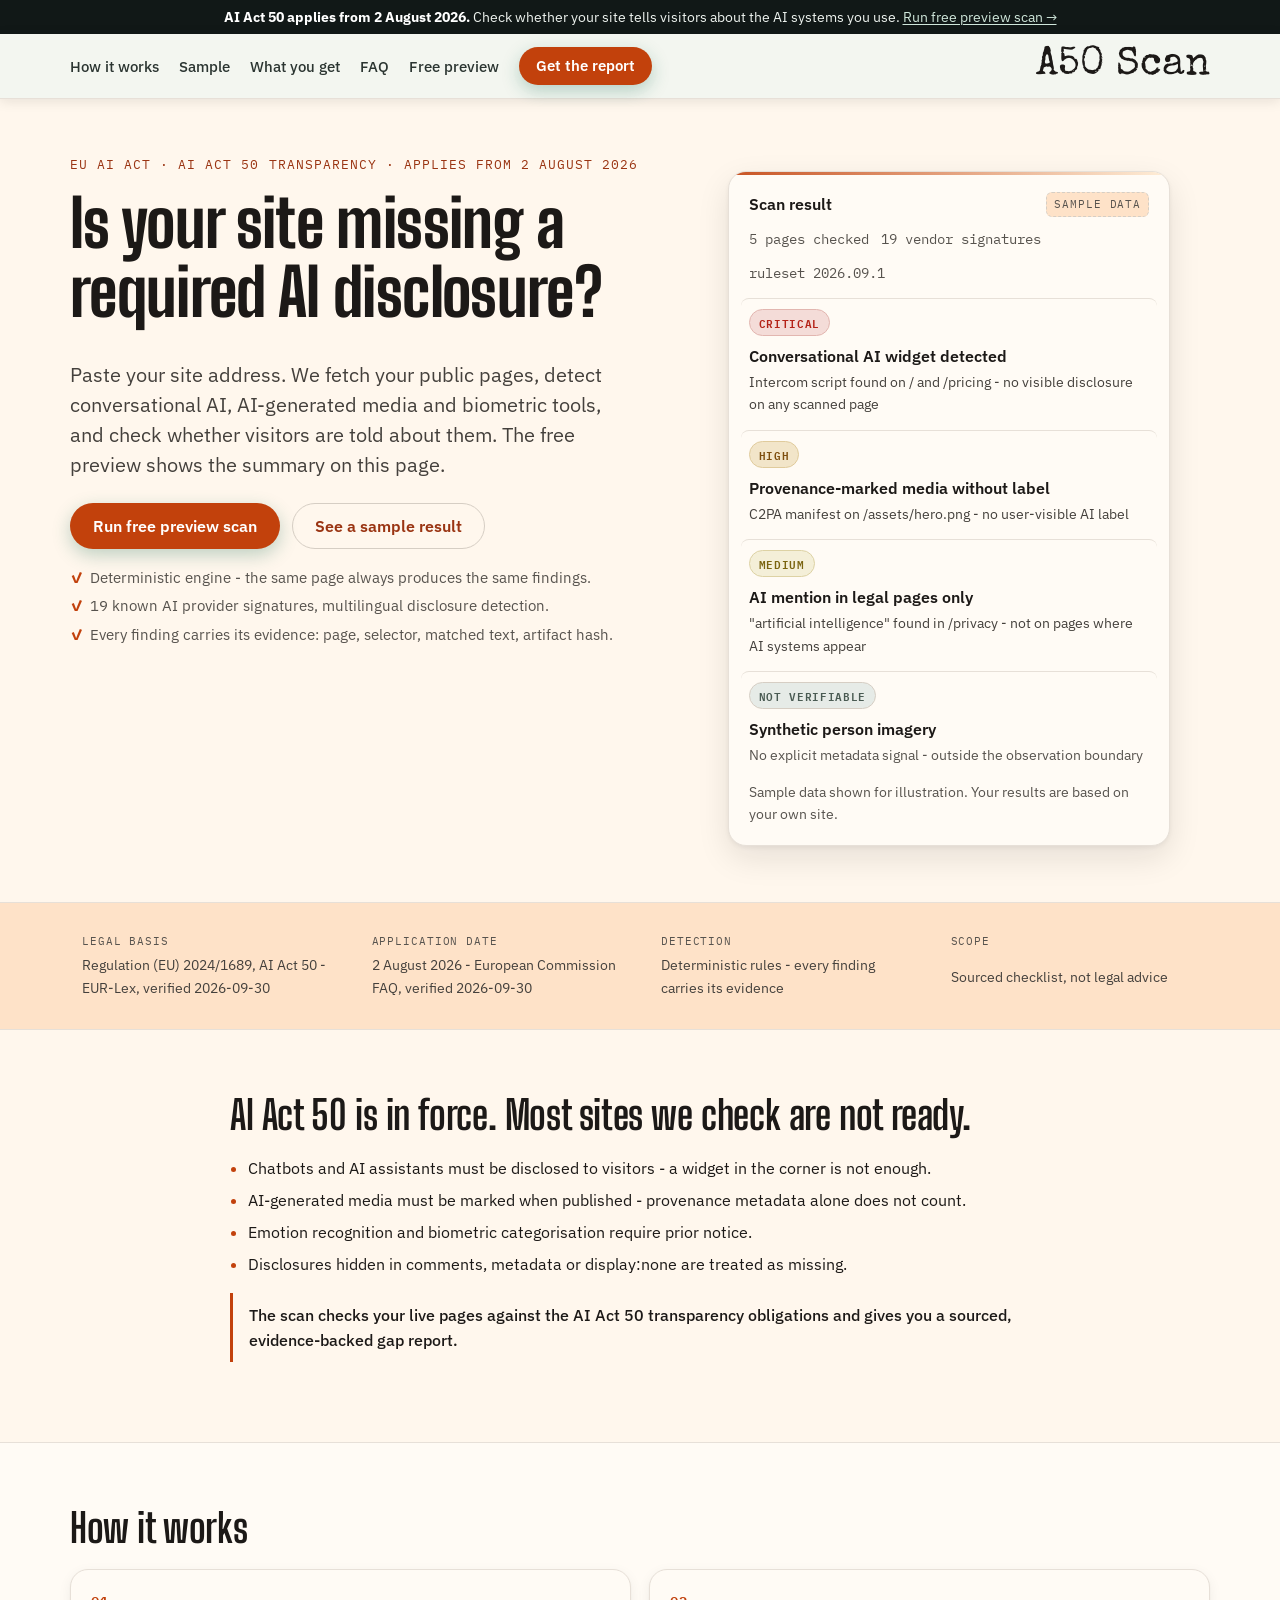
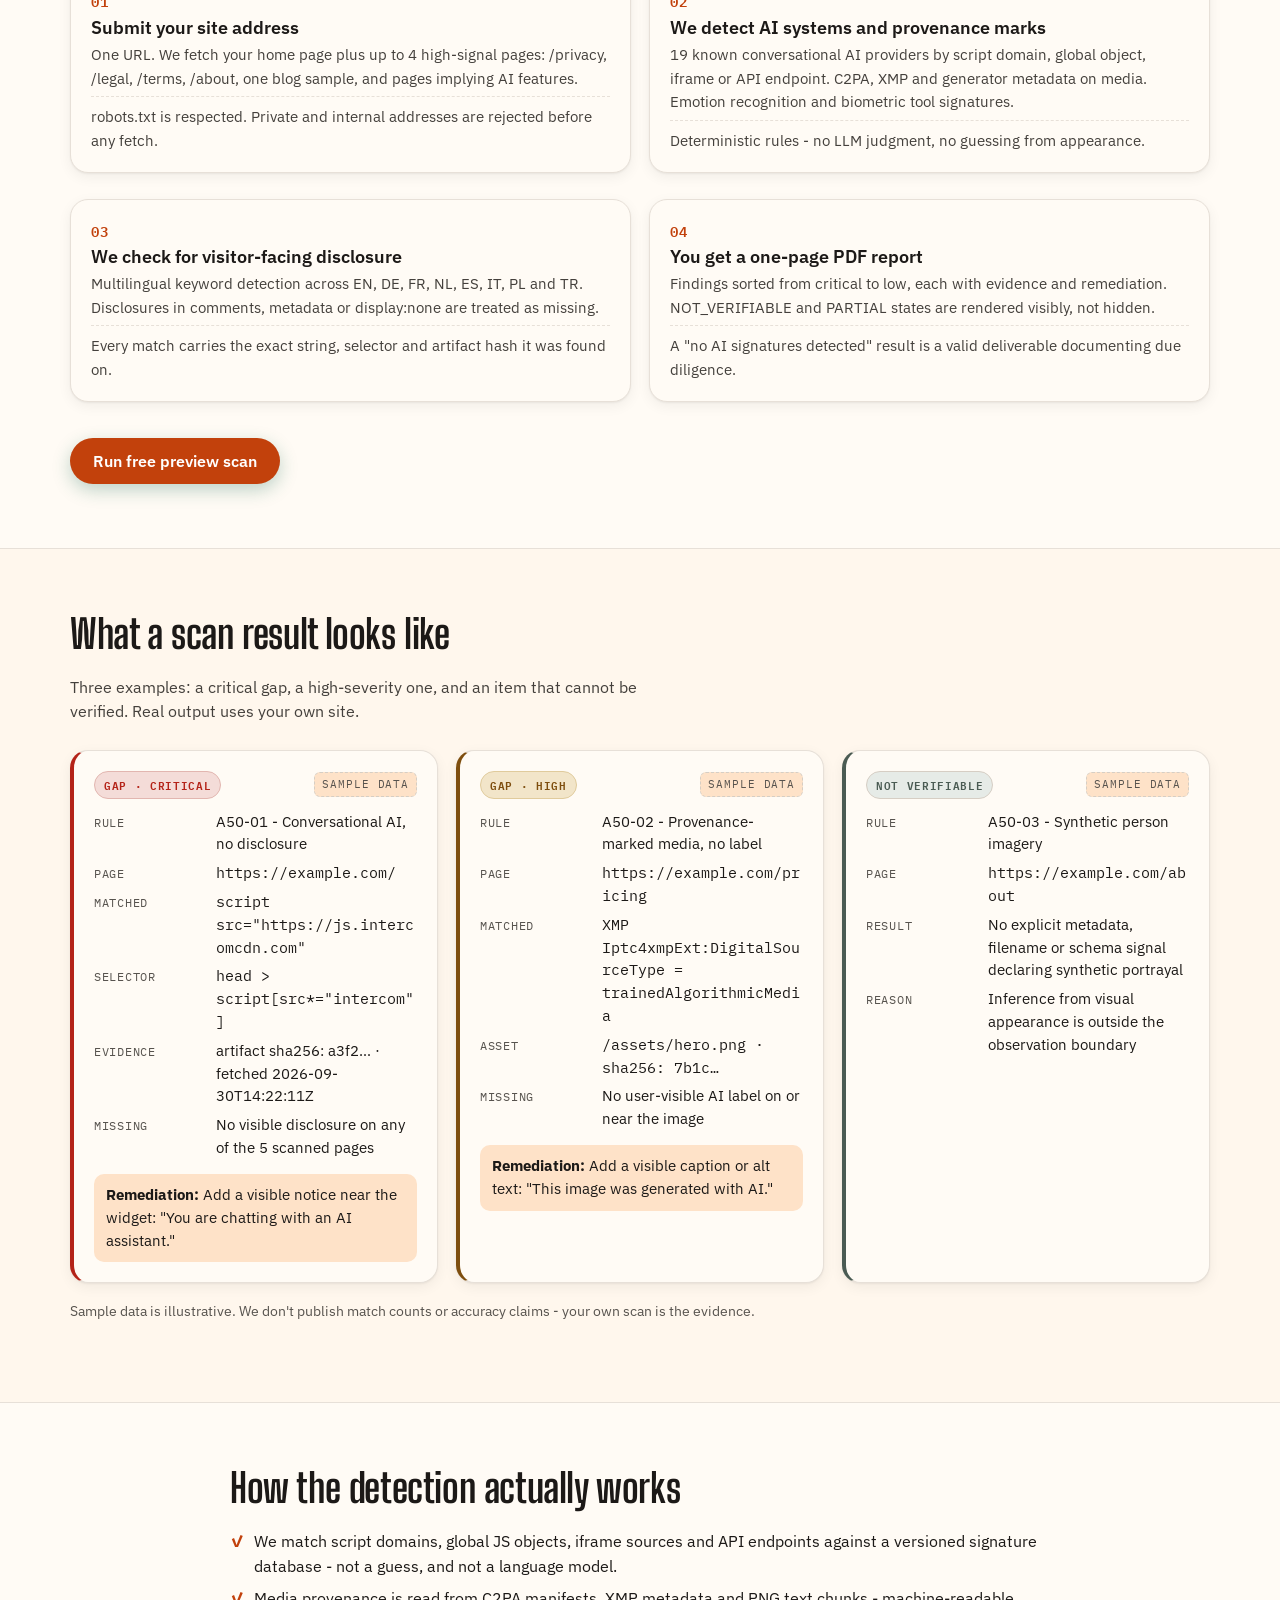
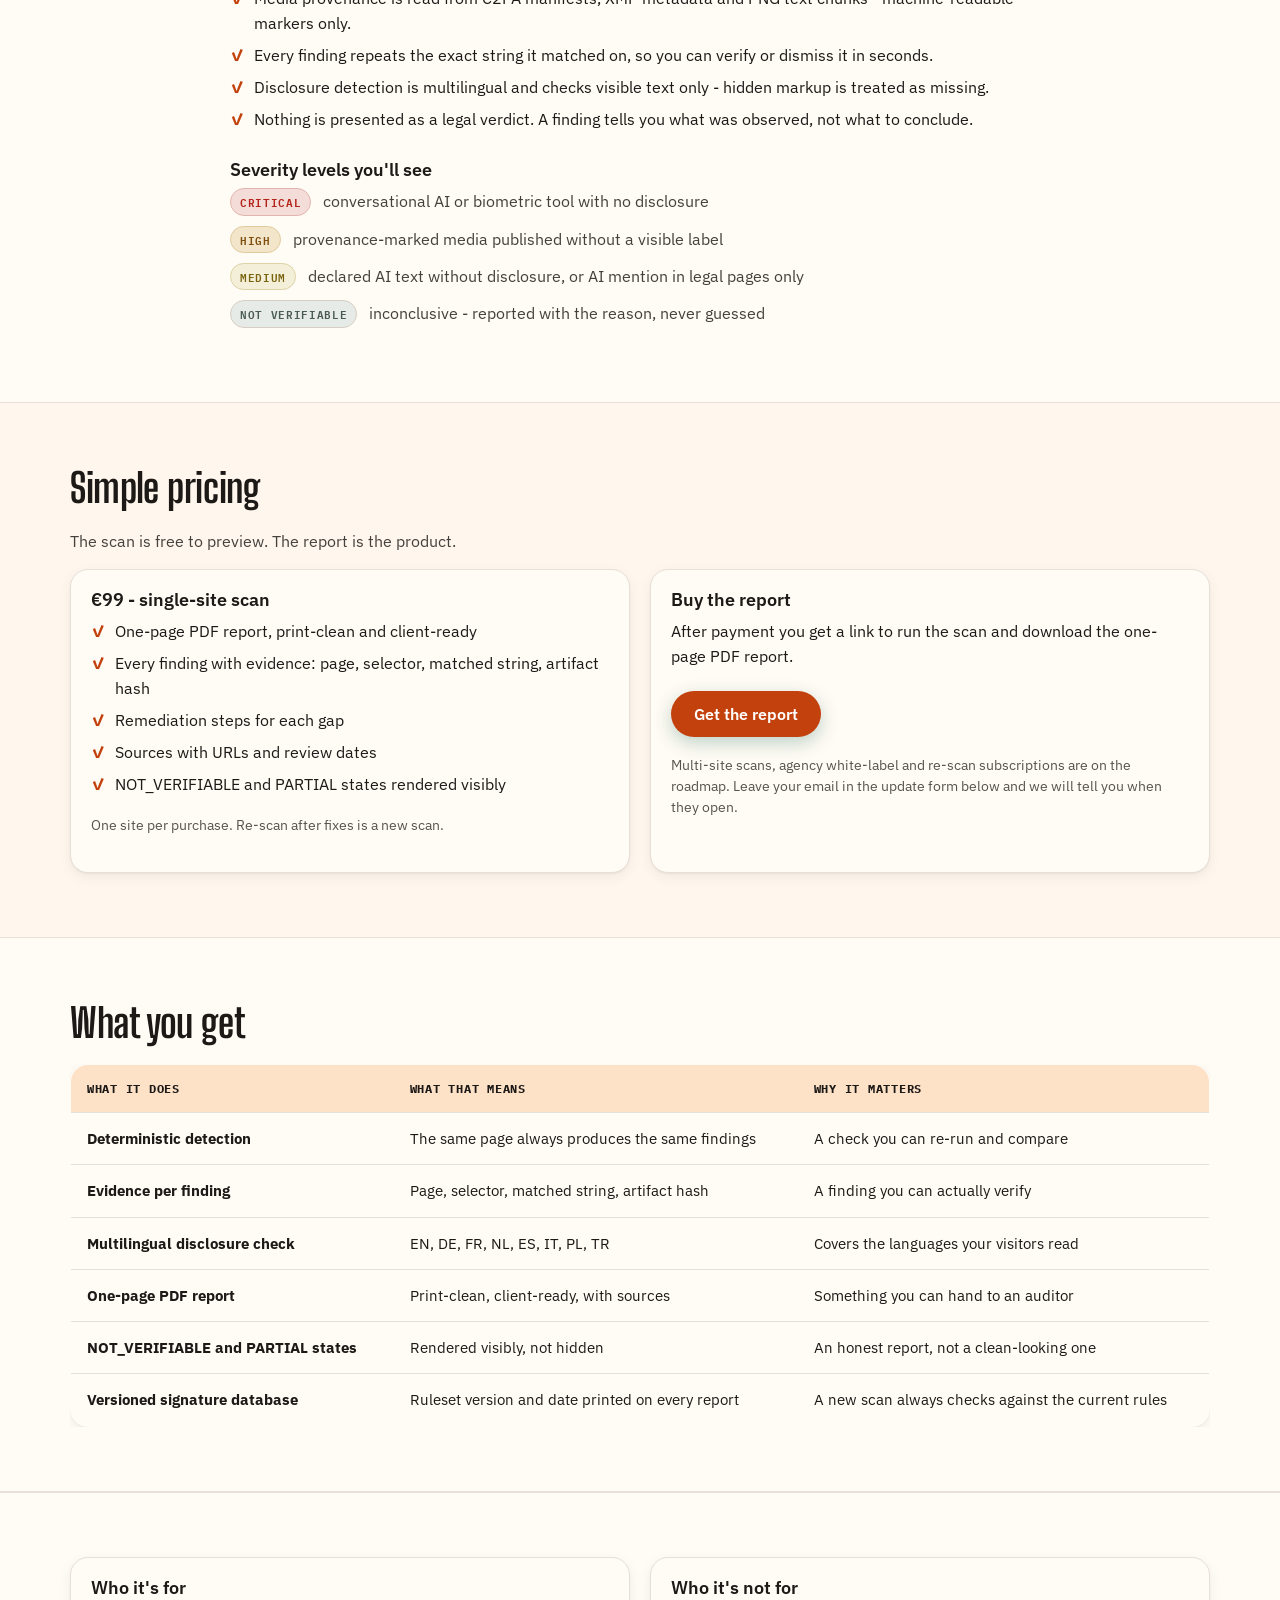
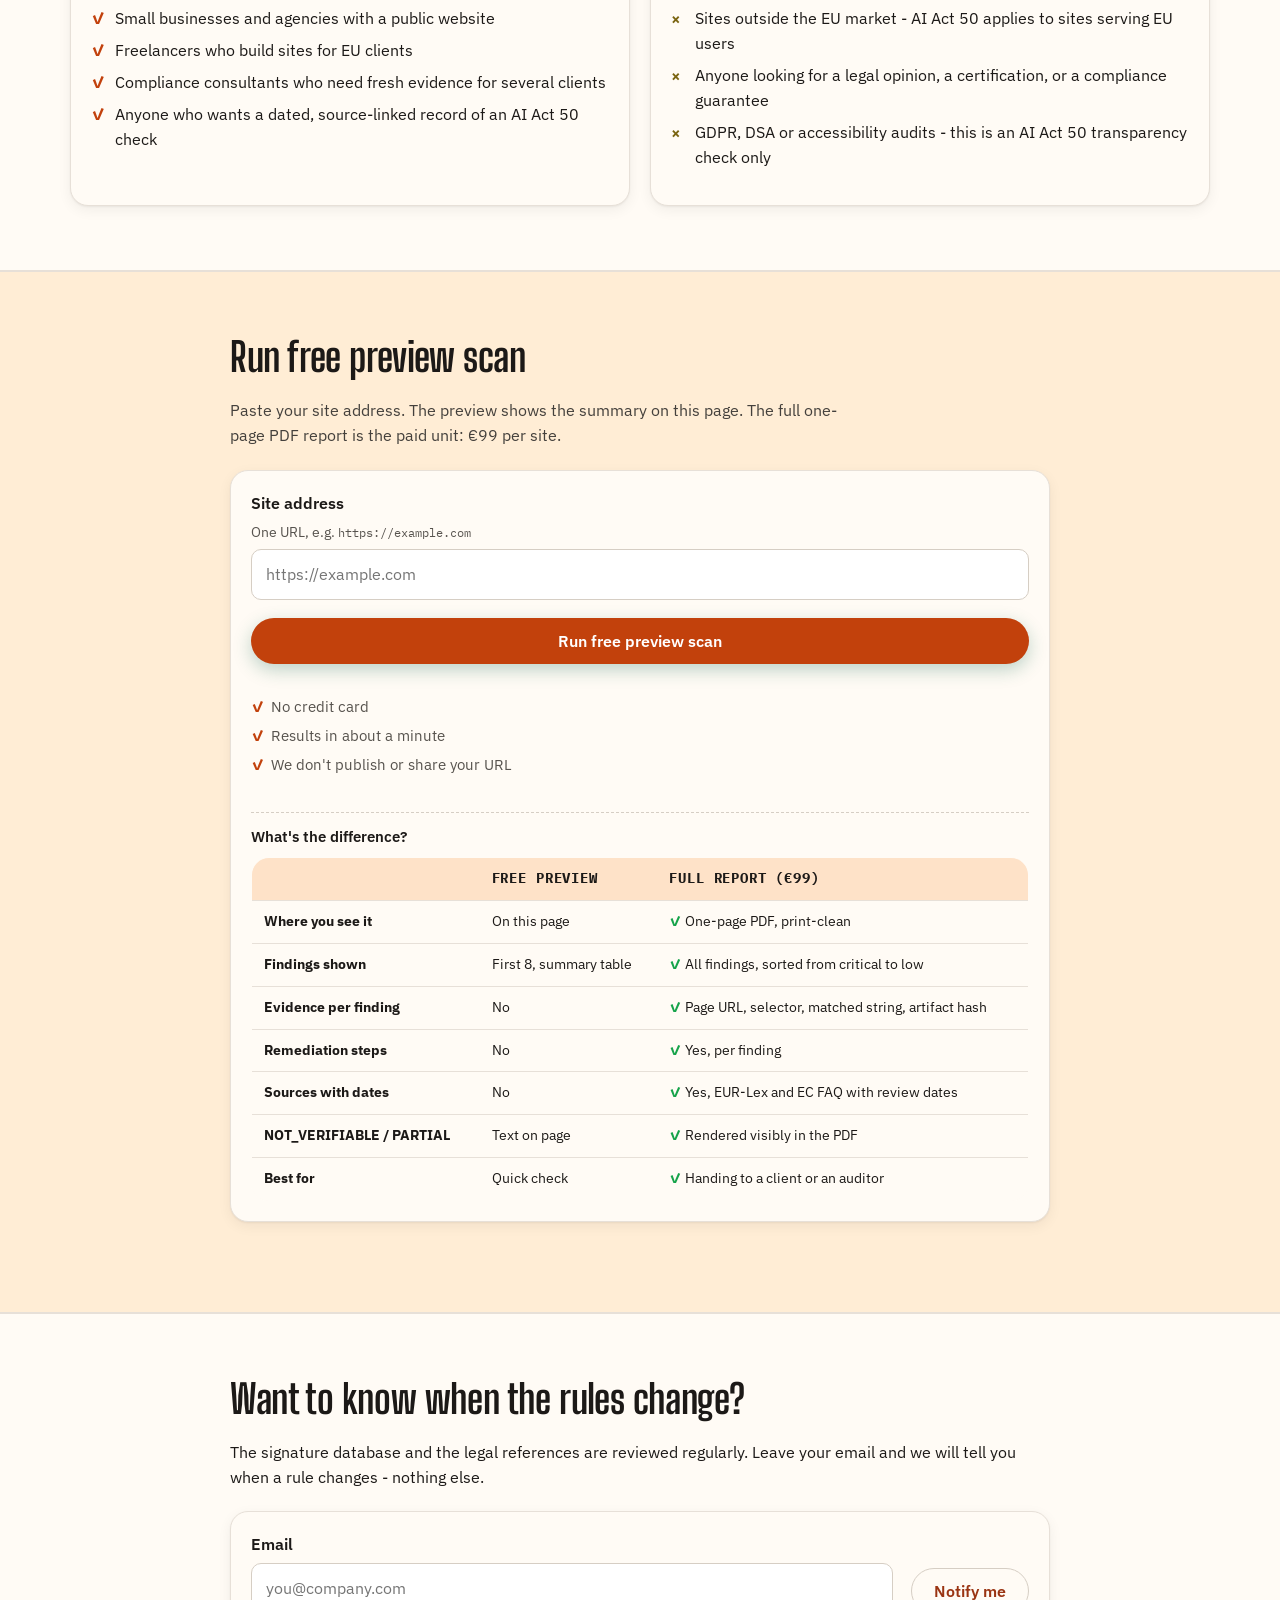
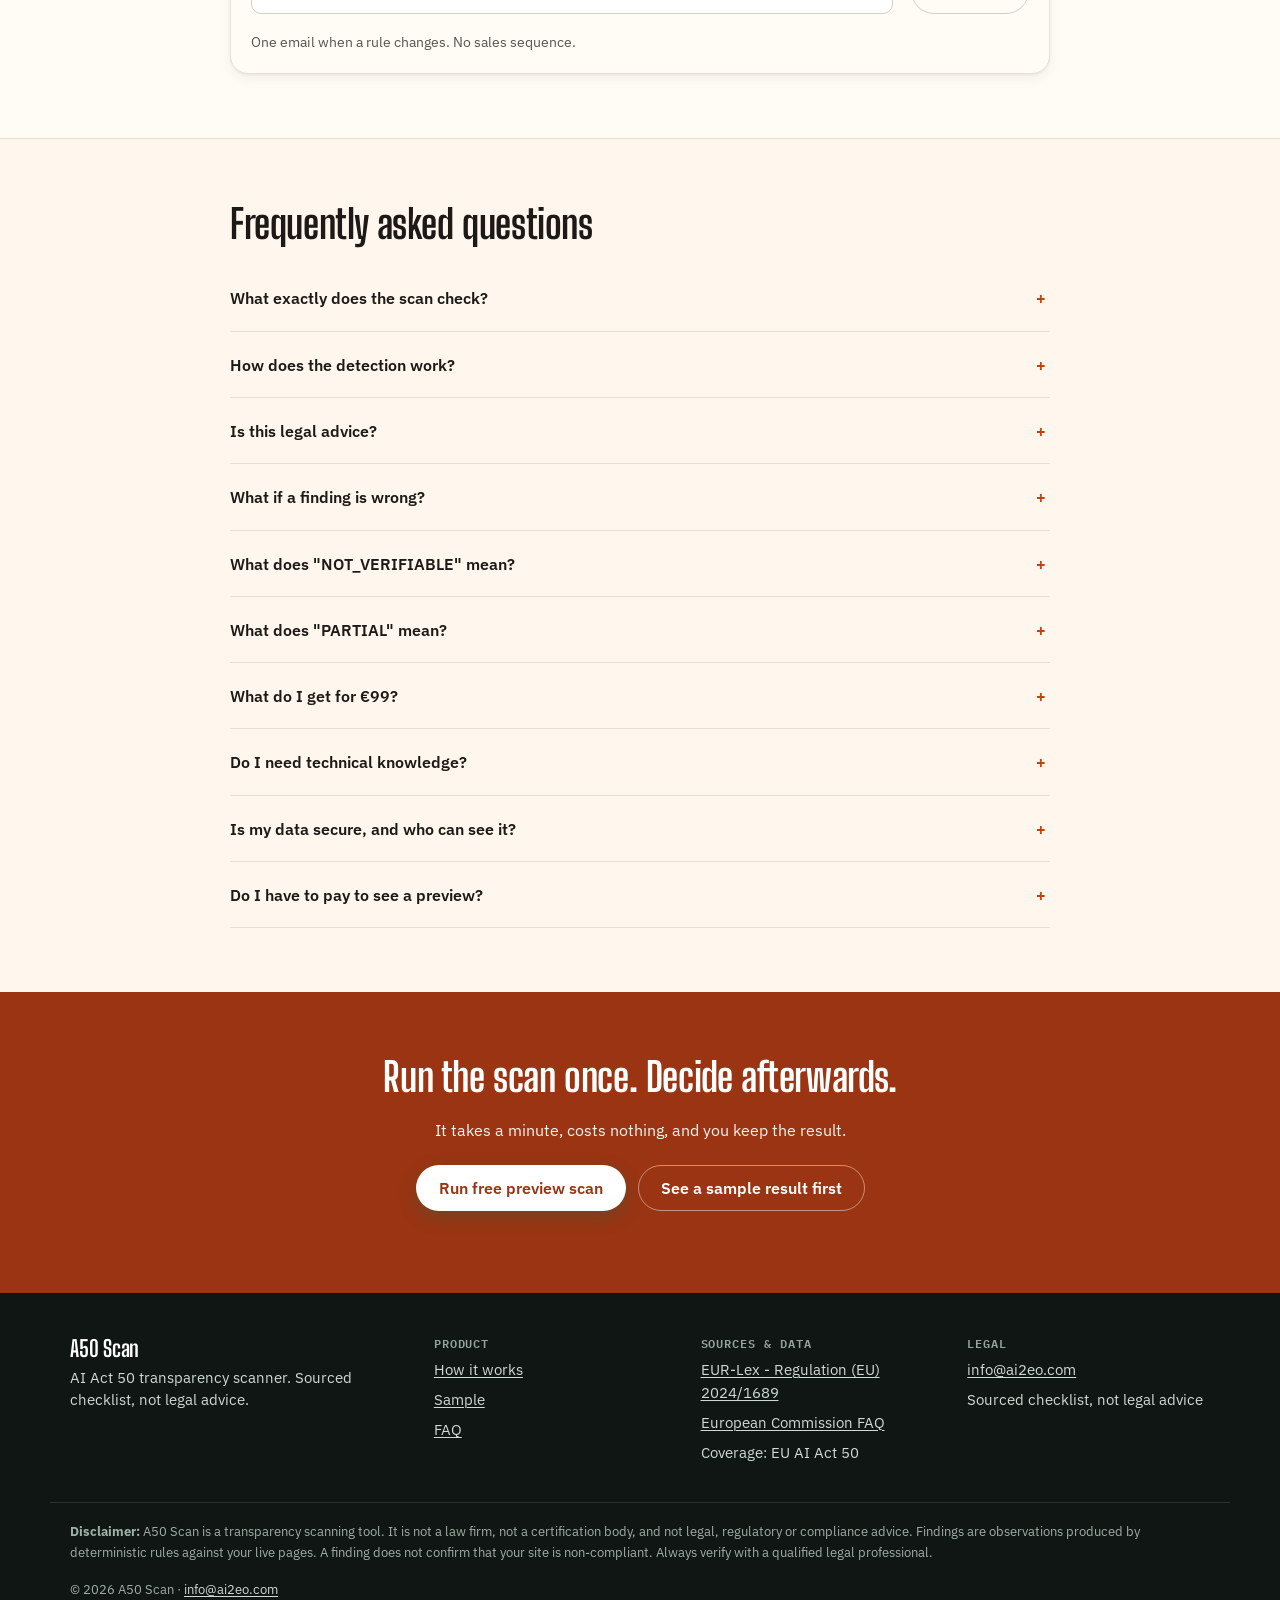
==== commit 80d78b08: "Add files via upload" ====
--- a/index.html
+++ b/index.html
@@ -37,19 +37,19 @@
 <a class="skip-link" href="#main">Skip to content</a>
 
 <div class="announce" id="top">
-  <p><strong>AI Act 50 applies from 2 August 2026.</strong> Check whether your site tells visitors about the AI systems you use. <a href="#scan">Run a free preview scan →</a></p>
+  <p><strong>AI Act 50 applies from 2 August 2026.</strong> Check whether your site tells visitors about the AI systems you use. <a href="#scan">Run free preview scan →</a></p>
 </div>
 
 <header class="nav">
   <div class="wrap nav-inner">
     <nav class="nav-links" aria-label="Sections">
       <a href="#how-it-works">How it works</a>
-      <a href="#sample">Sample result</a>
+      <a href="#sample">Sample</a>
       <a href="#benefits">What you get</a>
-      <a href="#pricing">Price</a>
-      <a href="#questions">Questions</a>
+      <a href="#questions">FAQ</a>
+      <a href="#scan">Free preview</a>
     </nav>
-    <a class="btn btn-primary btn-sm" href="#scan">Run free preview</a>
+    <a class="btn btn-primary btn-sm" href="#pricing">Get the report</a>
     <a class="brand" href="#top" aria-label="A50 Scan - home">A50 Scan</a>
   </div>
 </header>
@@ -61,7 +61,7 @@
       <div class="hero-copy">
         <p class="eyebrow">EU AI Act · AI Act 50 transparency · applies from 2 August 2026</p>
         <h1>Is your site missing a required AI disclosure?</h1>
-        <p class="lede">Paste your site address. We fetch your public pages, detect conversational AI, AI-generated media and biometric tools, and check whether visitors are told about them. You get a one-page, evidence-backed PDF.</p>
+        <p class="lede">Paste your site address. We fetch your public pages, detect conversational AI, AI-generated media and biometric tools, and check whether visitors are told about them. The free preview shows the summary on this page.</p>
         <div class="cta-row">
           <a class="btn btn-primary" href="#scan">Run free preview scan</a>
           <a class="btn btn-ghost" href="#sample">See a sample result</a>
@@ -102,7 +102,7 @@
           <div class="mini-match mini-none">
             <span class="pill pill-low">NOT VERIFIABLE</span>
             <p class="mini-title">Synthetic person imagery</p>
-            <p class="mini-sub">no explicit metadata signal - outside the observation boundary</p>
+            <p class="mini-sub">No explicit metadata signal - outside the observation boundary</p>
           </div>
           <p class="card-foot">Sample data shown for illustration. Your results are based on your own site.</p>
         </figure>
@@ -163,18 +163,18 @@
         <li class="step card">
           <span class="step-num mono">03</span>
           <h3>We check for visitor-facing disclosure</h3>
-          <p>Multilingual keyword detection across EN, DE, FR, NL, ES, IT, PL and Turkish. Disclosures in comments, metadata or display:none are treated as missing.</p>
+          <p>Multilingual keyword detection across EN, DE, FR, NL, ES, IT, PL and TR. Disclosures in comments, metadata or display:none are treated as missing.</p>
           <p class="trust-note">Every match carries the exact string, selector and artifact hash it was found on.</p>
         </li>
         <li class="step card">
           <span class="step-num mono">04</span>
           <h3>You get a one-page PDF report</h3>
-          <p>Findings sorted critical to low, each with evidence and remediation. NOT_VERIFIABLE and PARTIAL states are rendered visibly, not hidden.</p>
+          <p>Findings sorted from critical to low, each with evidence and remediation. NOT_VERIFIABLE and PARTIAL states are rendered visibly, not hidden.</p>
           <p class="trust-note">A "no AI signatures detected" result is a valid deliverable documenting due diligence.</p>
         </li>
       </ol>
       <div class="section-cta">
-        <a class="btn btn-primary" href="#scan">Run a free preview scan</a>
+        <a class="btn btn-primary" href="#scan">Run free preview scan</a>
       </div>
     </div>
   </section>
@@ -230,7 +230,7 @@
         </article>
       </div>
 
-      <p class="fineprint">Sample data is illustrative. We don't publish match counts or accuracy percentages we can't back up with your own scan.</p>
+      <p class="fineprint">Sample data is illustrative. We don't publish match counts or accuracy claims - your own scan is the evidence.</p>
     </div>
   </section>
 
@@ -256,7 +256,7 @@
 
   <section class="section" id="pricing">
     <div class="wrap">
-      <h2>One paid unit</h2>
+      <h2>Simple pricing</h2>
       <p class="section-lede">The scan is free to preview. The report is the product.</p>
       <div class="two-col">
         <div class="card">
@@ -272,11 +272,11 @@
         </div>
         <div class="card">
           <h3>Buy the report</h3>
-          <p>One site per purchase. After payment you get a link to run the scan and download the one-page PDF report.</p>
+          <p>After payment you get a link to run the scan and download the one-page PDF report.</p>
           <div class="cta-row">
-            <a class="btn btn-primary" href="https://gumroad.com/l/a50-scan" target="_blank" rel="noopener nofollow">Get the scan on Gumroad - €99</a>
-          </div>
-          <p class="fineprint">Multi-site scans, agency white-label and re-scan subscriptions are on the roadmap. Leave your email below and we will tell you when they open.</p>
+            <a class="btn btn-primary" href="https://gumroad.com/l/a50-scan" target="_blank" rel="noopener nofollow">Get the report</a>
+          </div>
+          <p class="fineprint">Multi-site scans, agency white-label and re-scan subscriptions are on the roadmap. Leave your email in the update form below and we will tell you when they open.</p>
         </div>
       </div>
     </div>
@@ -284,7 +284,7 @@
 
   <section class="section alt" id="benefits">
     <div class="wrap">
-      <h2>What you get out of it</h2>
+      <h2>What you get</h2>
       <div class="table-scroll">
         <table class="benefits">
           <caption class="visually-hidden">Features, benefits and what they change for your business</caption>
@@ -294,10 +294,10 @@
           <tbody>
             <tr><td>Deterministic detection</td><td>The same page always produces the same findings</td><td>A check you can re-run and compare</td></tr>
             <tr><td>Evidence per finding</td><td>Page, selector, matched string, artifact hash</td><td>A finding you can actually verify</td></tr>
-            <tr><td>Multilingual disclosure check</td><td>EN, DE, FR, NL, ES, IT, PL, Turkish</td><td>Covers the languages your visitors read</td></tr>
+            <tr><td>Multilingual disclosure check</td><td>EN, DE, FR, NL, ES, IT, PL, TR</td><td>Covers the languages your visitors read</td></tr>
             <tr><td>One-page PDF report</td><td>Print-clean, client-ready, with sources</td><td>Something you can hand to an auditor</td></tr>
             <tr><td>NOT_VERIFIABLE and PARTIAL states</td><td>Rendered visibly, not hidden</td><td>An honest report, not a clean-looking one</td></tr>
-            <tr><td>Re-scan when rules change</td><td>Signature database is versioned and dated</td><td>Your report stays current</td></tr>
+            <tr><td>Versioned signature database</td><td>Ruleset version and date printed on every report</td><td>A new scan always checks against the current rules</td></tr>
           </tbody>
         </table>
       </div>
@@ -328,7 +328,7 @@
 
   <section class="section scan-section" id="scan">
     <div class="wrap narrow">
-      <h2>Run a free preview scan</h2>
+      <h2>Run free preview scan</h2>
       <p class="section-lede">Paste your site address. The preview shows the summary on this page. The full one-page PDF report is the paid unit: €99 per site.</p>
 
       <form class="card form" id="scan-form" novalidate>
@@ -345,7 +345,7 @@
 
         <ul class="micro micro-center">
           <li>No credit card</li>
-          <li>Results as soon as possible</li>
+          <li>Results in about a minute</li>
           <li>We don't publish or share your URL</li>
         </ul>
 
@@ -357,11 +357,11 @@
                 <tr><th scope="col"></th><th scope="col">Free preview</th><th scope="col">Full report (€99)</th></tr>
               </thead>
               <tbody>
-                <tr><td>Where you see it</td><td>Emailed to you</td><td class="check">One-page PDF, print-clean</td></tr>
-                <tr><td>Findings shown</td><td>First 8, summary table</td><td class="check">All findings, sorted critical to low</td></tr>
+                <tr><td>Where you see it</td><td>On this page</td><td class="check">One-page PDF, print-clean</td></tr>
+                <tr><td>Findings shown</td><td>First 8, summary table</td><td class="check">All findings, sorted from critical to low</td></tr>
                 <tr><td>Evidence per finding</td><td>No</td><td class="check">Page URL, selector, matched string, artifact hash</td></tr>
                 <tr><td>Remediation steps</td><td>No</td><td class="check">Yes, per finding</td></tr>
-                <tr><td>Sources with dates</td><td>No</td><td class="check">Yes, EUR-Lex and EC FAQ with lastReviewed</td></tr>
+                <tr><td>Sources with dates</td><td>No</td><td class="check">Yes, EUR-Lex and EC FAQ with review dates</td></tr>
                 <tr><td>NOT_VERIFIABLE / PARTIAL</td><td>Text on page</td><td class="check">Rendered visibly in the PDF</td></tr>
                 <tr><td>Best for</td><td>Quick check</td><td class="check">Handing to a client or an auditor</td></tr>
               </tbody>
@@ -393,7 +393,7 @@
 
   <section class="section" id="questions">
     <div class="wrap narrow">
-      <h2>Questions</h2>
+      <h2>Frequently asked questions</h2>
 
       <details class="faq">
         <summary>What exactly does the scan check?</summary>
@@ -427,7 +427,7 @@
 
       <details class="faq">
         <summary>What do I get for €99?</summary>
-        <p>A single-site scan with the one-page PDF report: findings sorted critical to low, each with evidence and remediation, plus the sources and their review dates.</p>
+        <p>A single-site scan with the one-page PDF report: findings sorted from critical to low, each with evidence and remediation, plus the sources and their review dates.</p>
       </details>
 
       <details class="faq">
@@ -469,8 +469,8 @@
       <h3>Product</h3>
       <ul>
         <li><a href="#how-it-works">How it works</a></li>
-        <li><a href="#sample">Sample result</a></li>
-        <li><a href="#questions">Questions</a></li>
+        <li><a href="#sample">Sample</a></li>
+        <li><a href="#questions">FAQ</a></li>
       </ul>
     </nav>
     <nav aria-label="Sources">
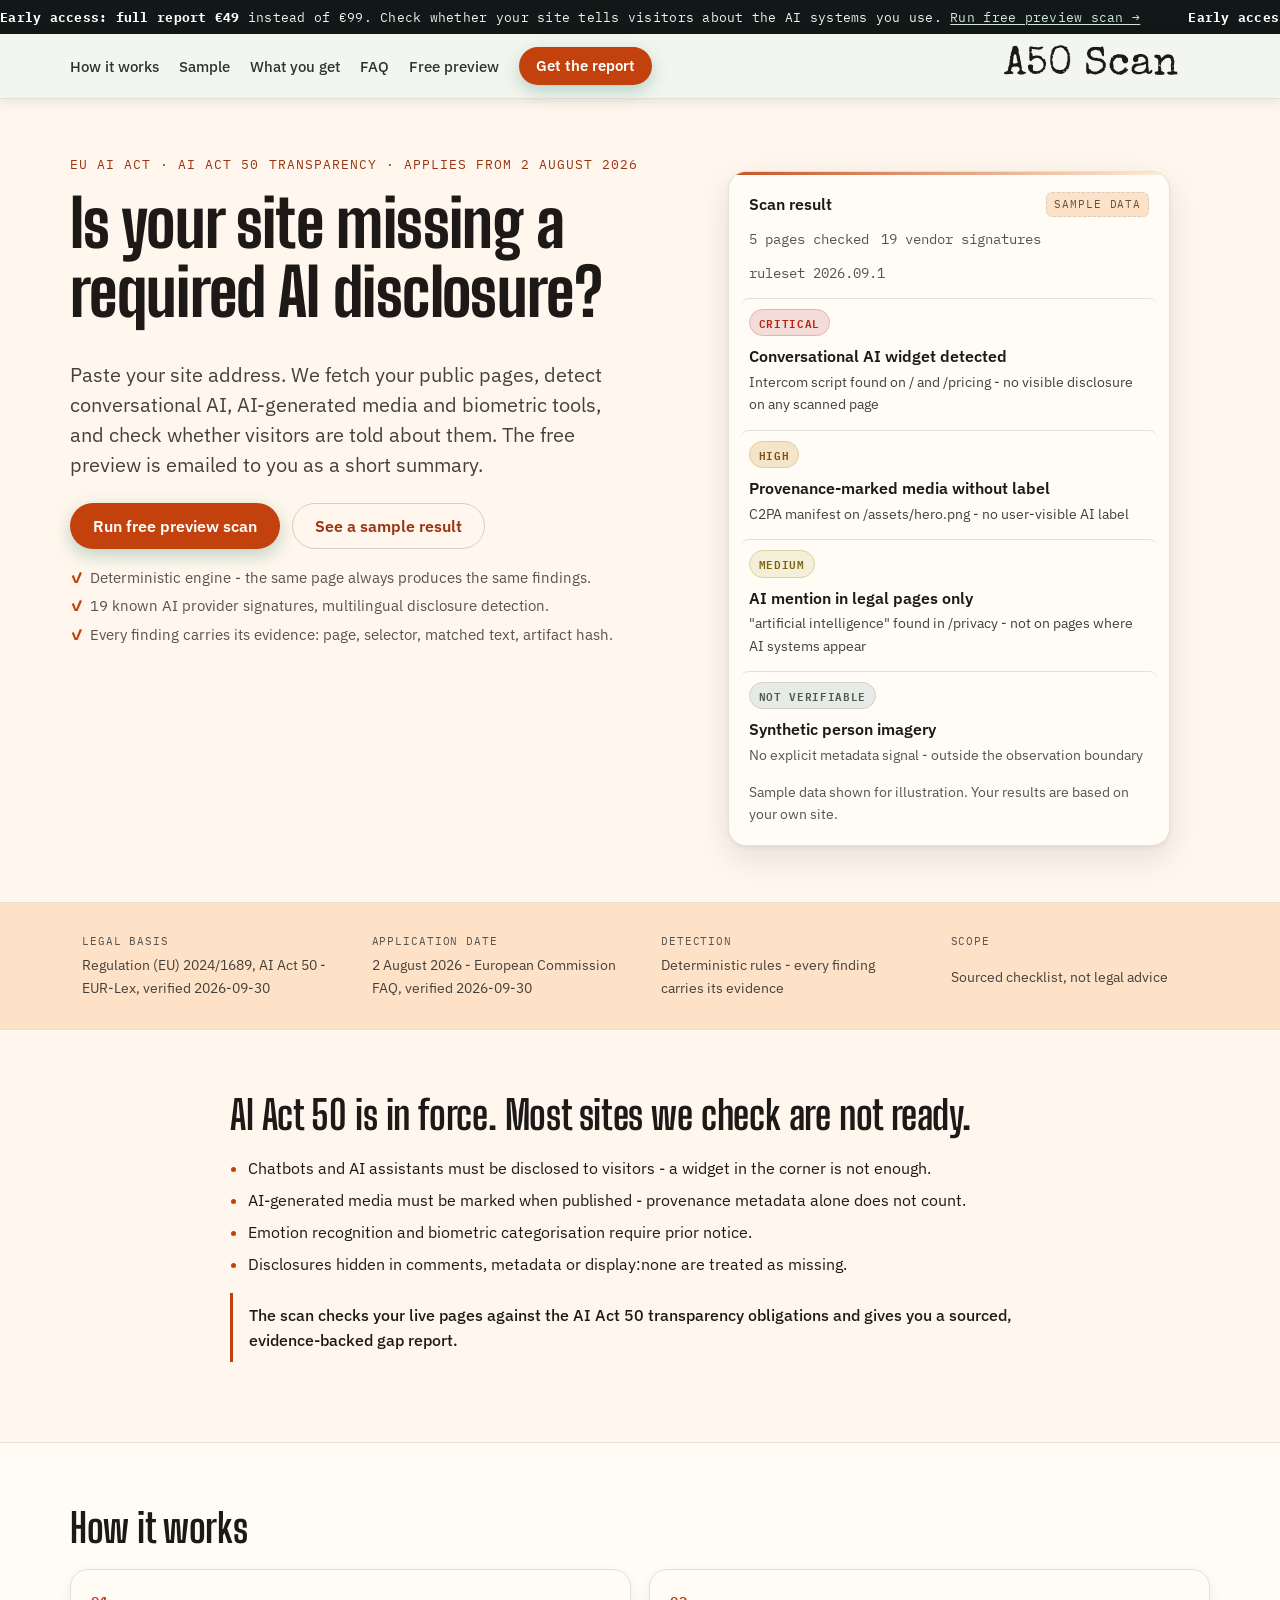
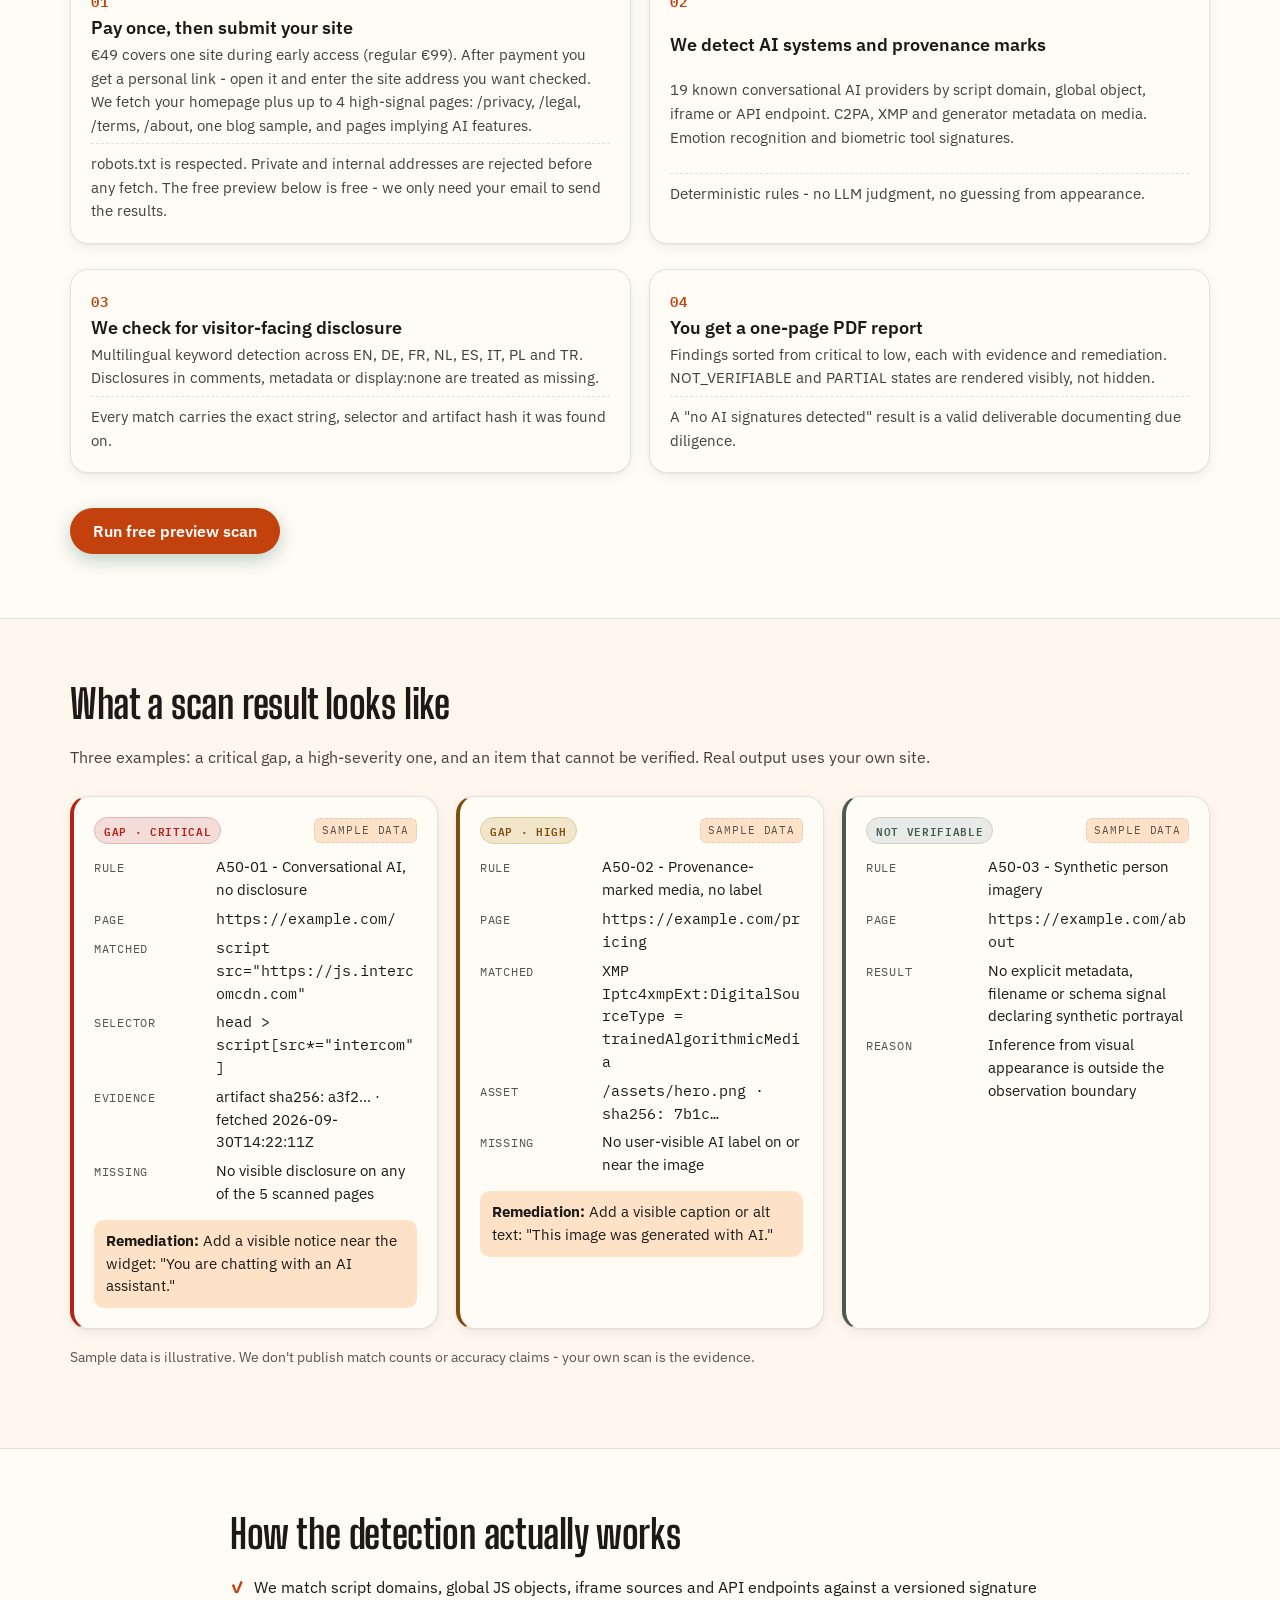
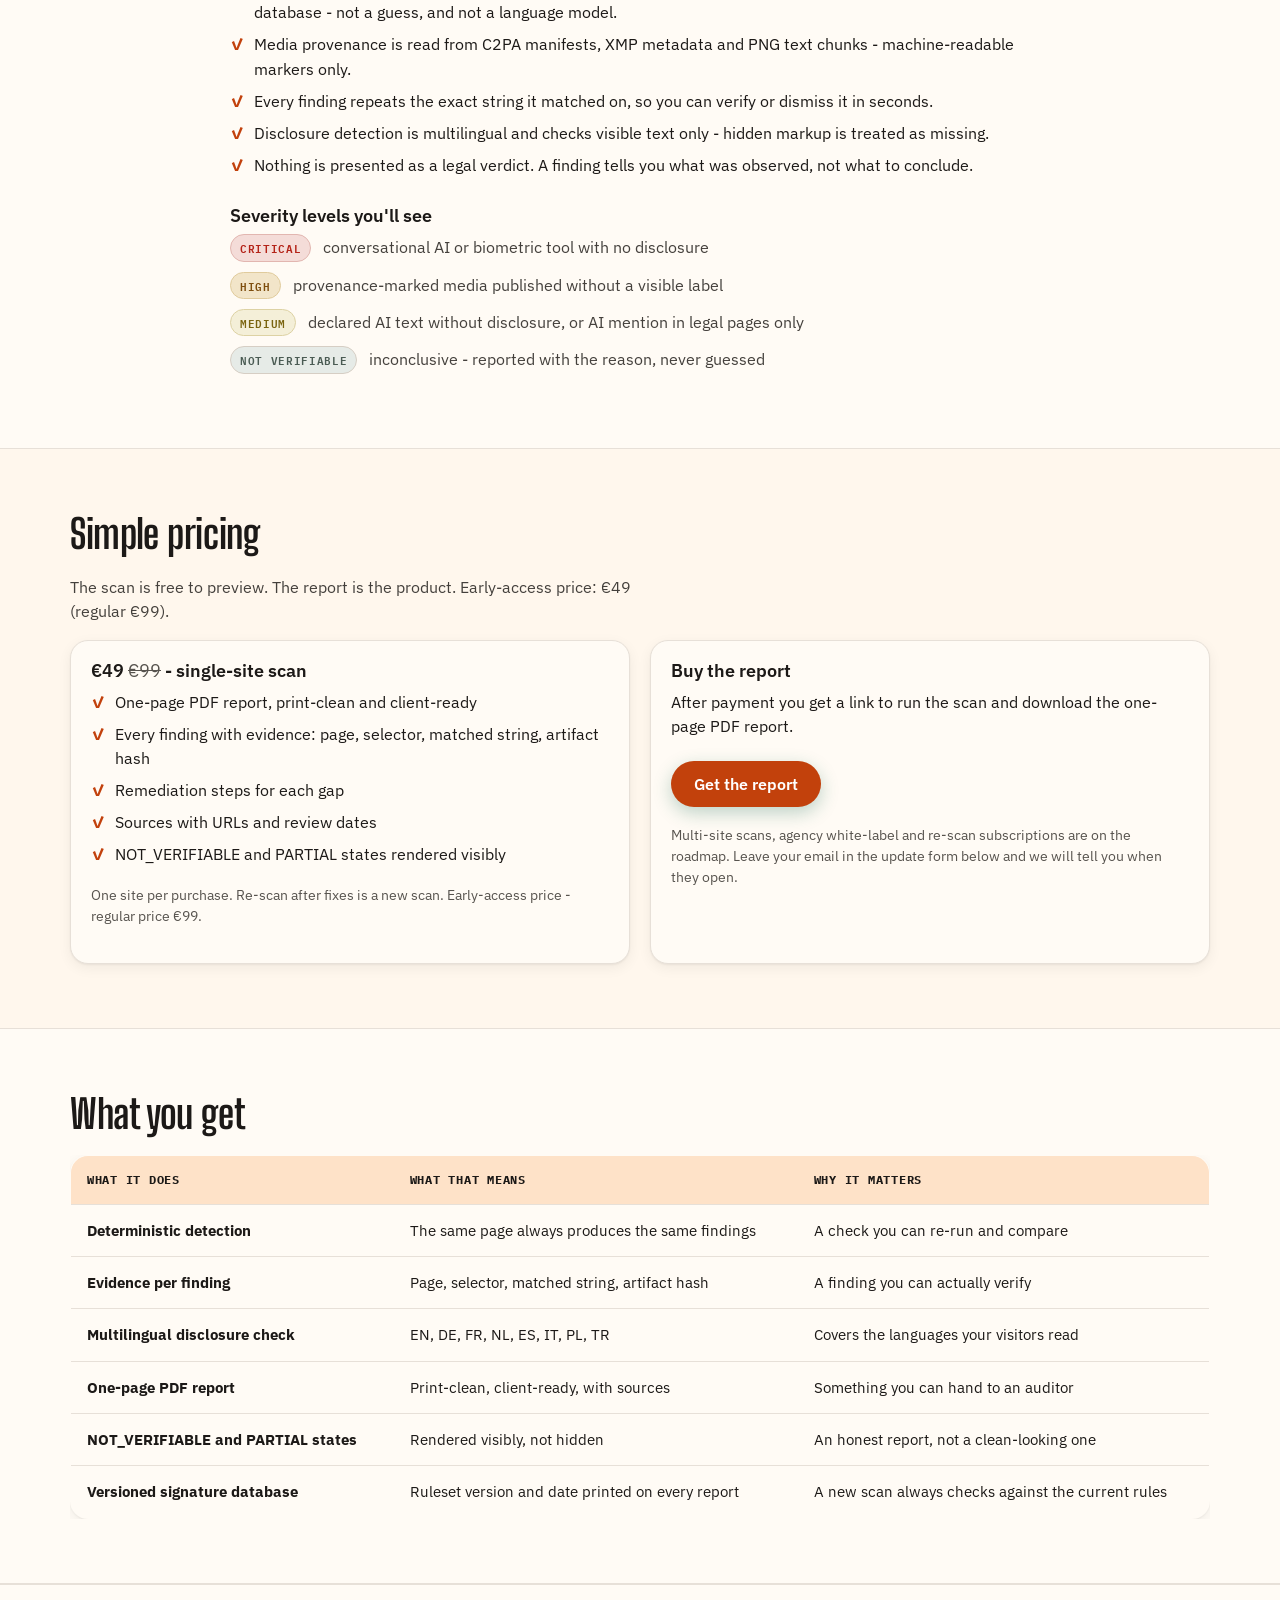
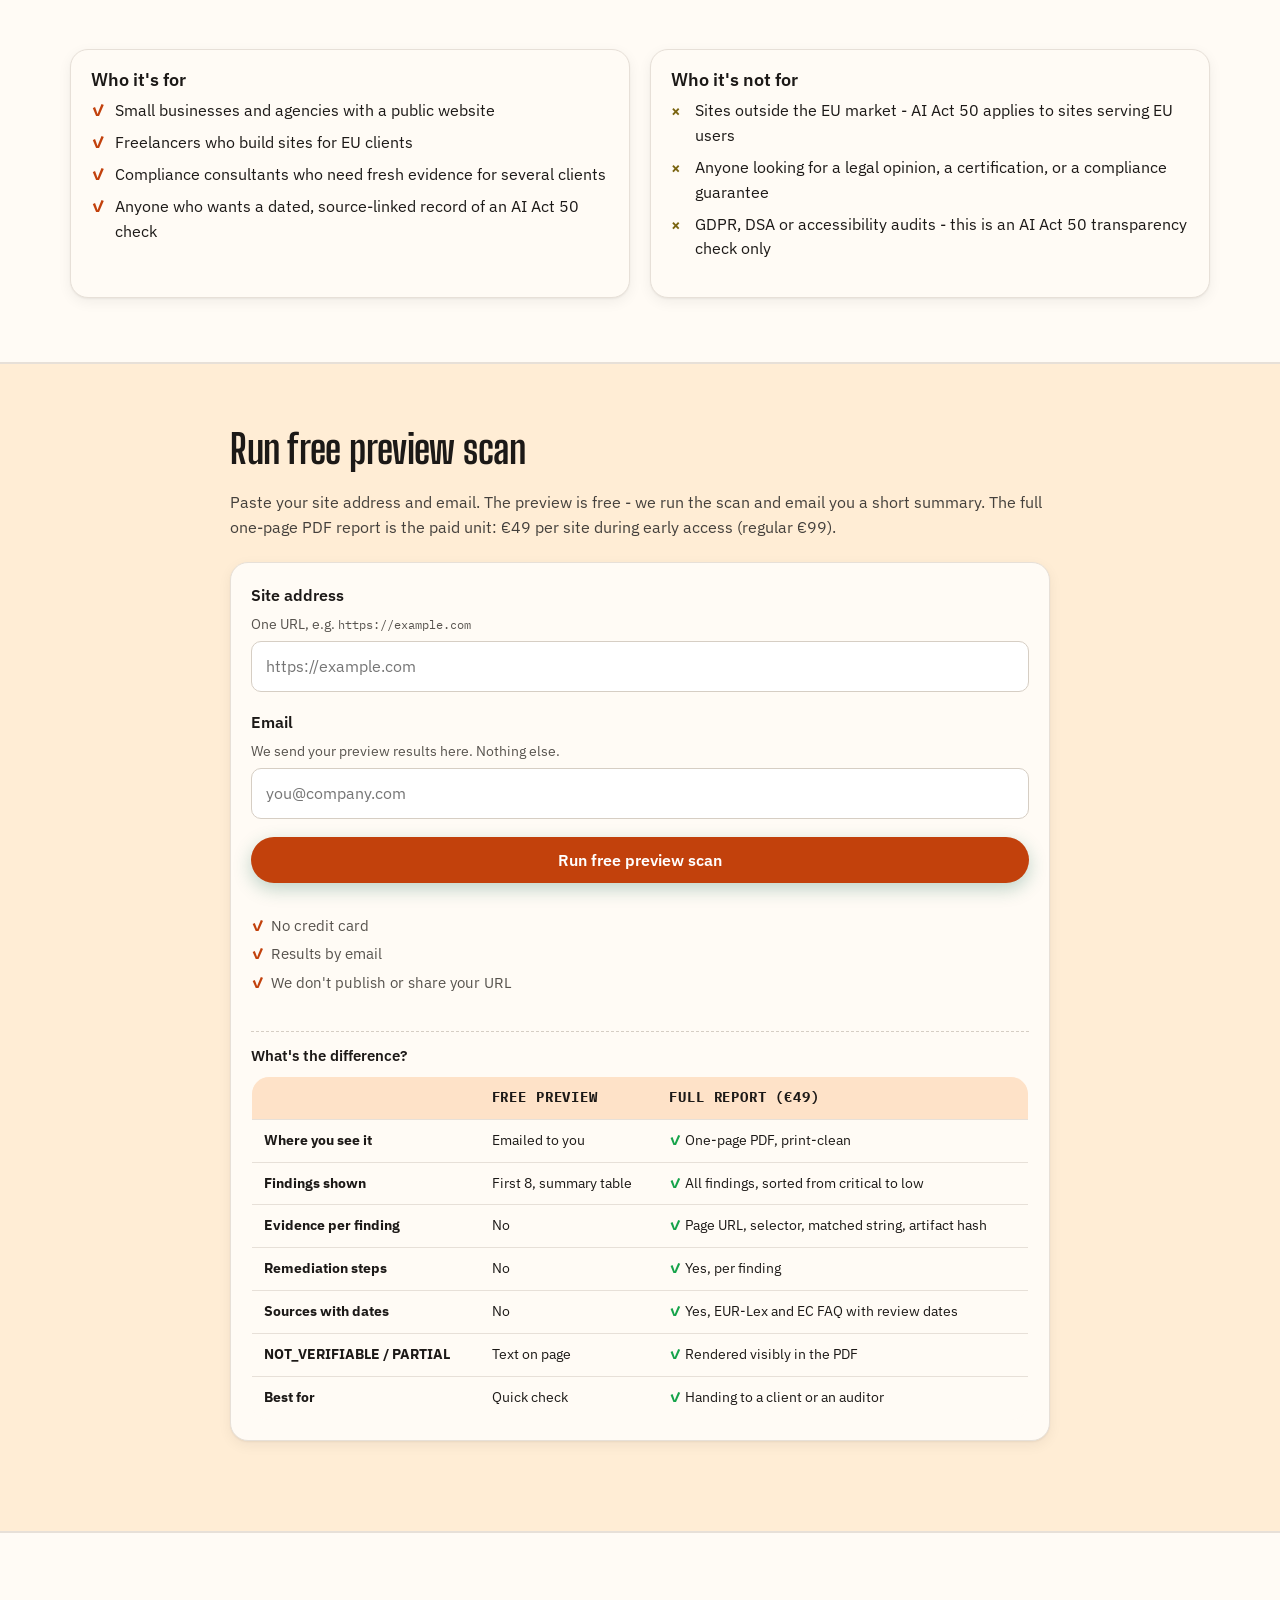
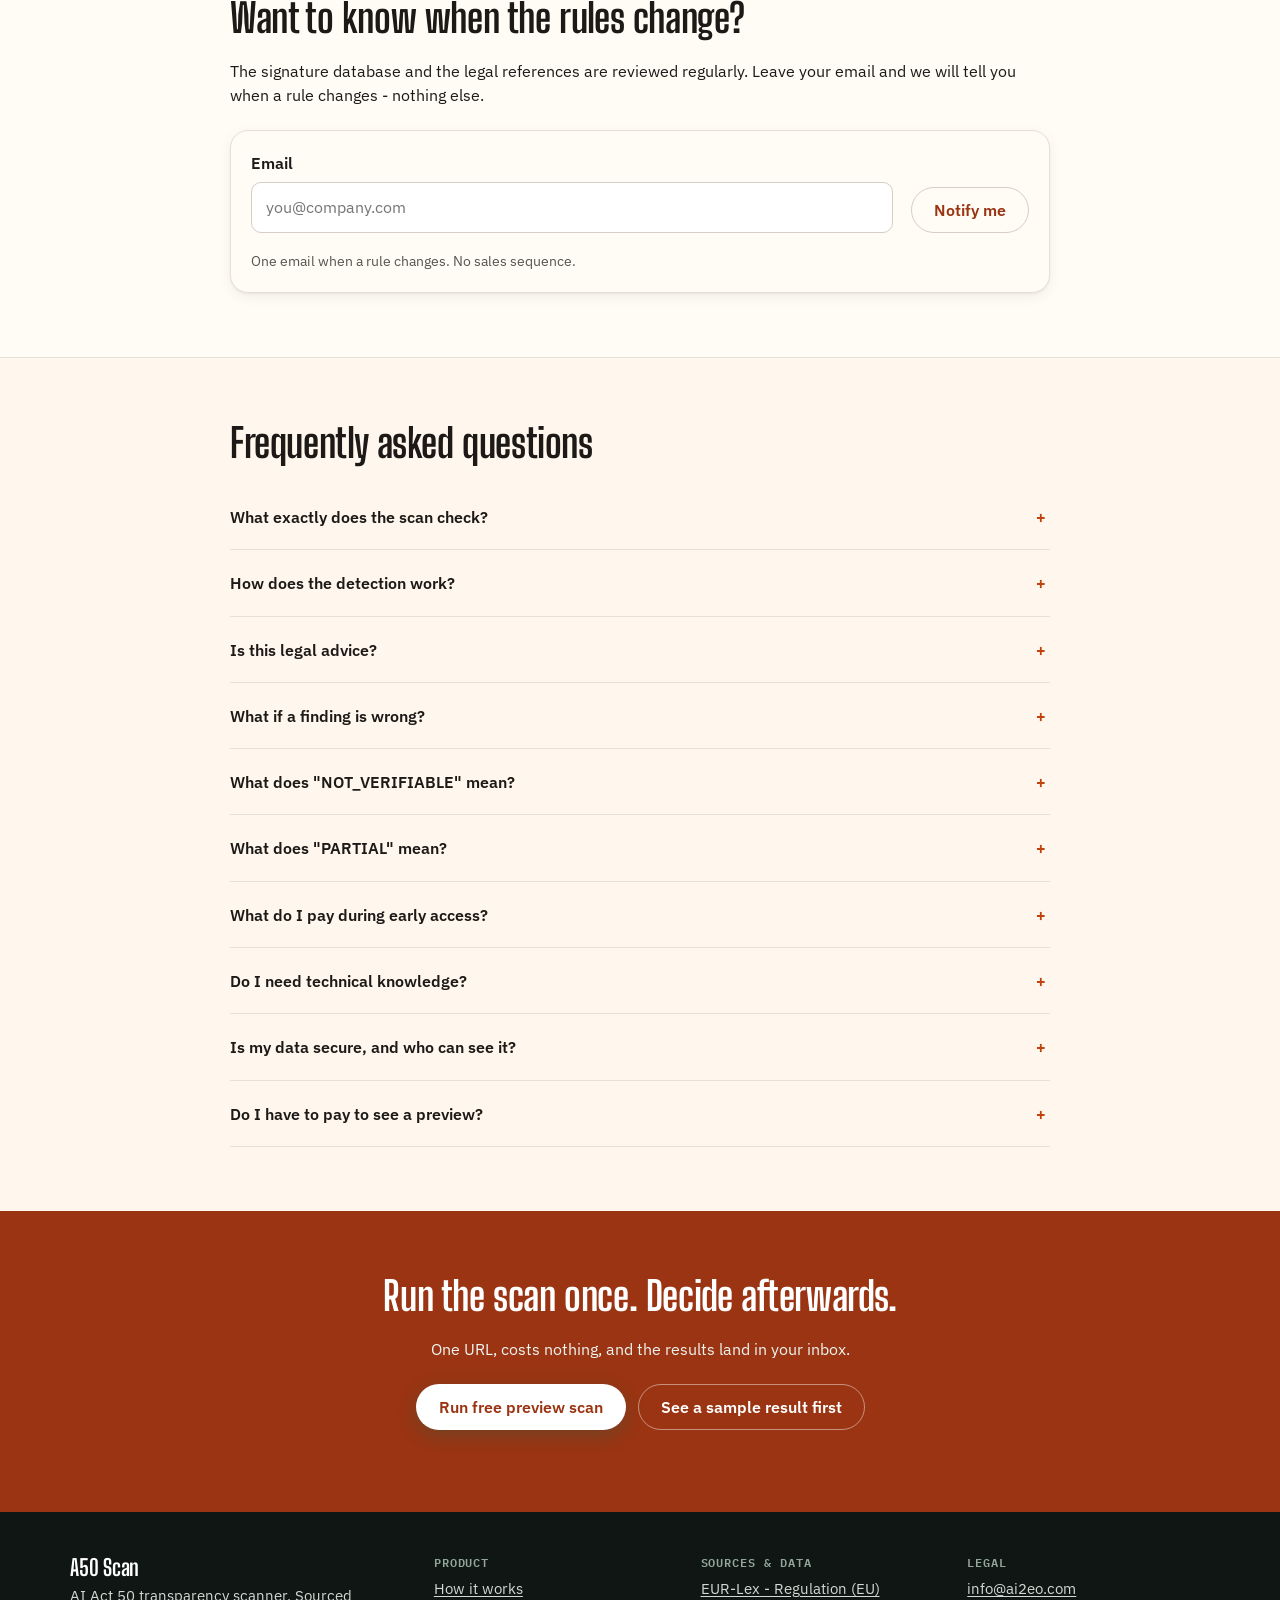
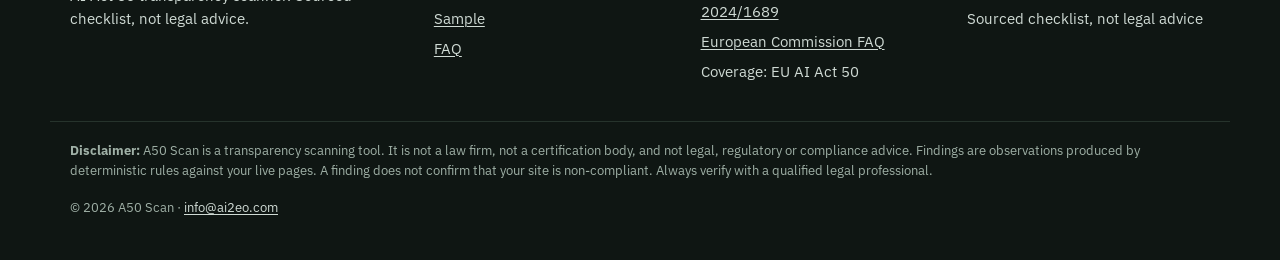
==== commit 04f7495c: "Add files via upload" ====
--- a/index.html
+++ b/index.html
@@ -28,7 +28,7 @@
     "applicationCategory": "BusinessApplication",
     "operatingSystem": "Web",
     "description": "Deterministic scanner that checks a website for EU AI Act 50 transparency obligations: conversational AI, AI-generated media, biometric tools and whether visitors are told about them.",
-    "offers": { "@type": "Offer", "price": "99", "priceCurrency": "EUR", "description": "Single-site scan with one-page PDF report" },
+    "offers": { "@type": "Offer", "price": "49", "priceCurrency": "EUR", "description": "Single-site scan with one-page PDF report (early-access price, regular €99)" },
     "url": "https://a50.ai2eo.com/"
   }
   </script>
@@ -37,7 +37,10 @@
 <a class="skip-link" href="#main">Skip to content</a>
 
 <div class="announce" id="top">
-  <p><strong>AI Act 50 applies from 2 August 2026.</strong> Check whether your site tells visitors about the AI systems you use. <a href="#scan">Run free preview scan →</a></p>
+  <div class="ticker-track">
+    <p><strong>Early access: full report €49</strong>&nbsp;instead of €99.&nbsp;Check whether your site tells visitors about the AI systems you use.&nbsp;<a href="#scan">Run free preview scan →</a></p>
+    <p aria-hidden="true"><strong>Early access: full report €49</strong>&nbsp;instead of €99.&nbsp;Check whether your site tells visitors about the AI systems you use.&nbsp;<a href="#scan" tabindex="-1">Run free preview scan →</a></p>
+  </div>
 </div>
 
 <header class="nav">
@@ -61,7 +64,7 @@
       <div class="hero-copy">
         <p class="eyebrow">EU AI Act · AI Act 50 transparency · applies from 2 August 2026</p>
         <h1>Is your site missing a required AI disclosure?</h1>
-        <p class="lede">Paste your site address. We fetch your public pages, detect conversational AI, AI-generated media and biometric tools, and check whether visitors are told about them. The free preview shows the summary on this page.</p>
+        <p class="lede">Paste your site address. We fetch your public pages, detect conversational AI, AI-generated media and biometric tools, and check whether visitors are told about them. The free preview is emailed to you as a short summary.</p>
         <div class="cta-row">
           <a class="btn btn-primary" href="#scan">Run free preview scan</a>
           <a class="btn btn-ghost" href="#sample">See a sample result</a>
@@ -150,9 +153,9 @@
       <ol class="steps">
         <li class="step card">
           <span class="step-num mono">01</span>
-          <h3>Submit your site address</h3>
-          <p>One URL. We fetch your home page plus up to 4 high-signal pages: /privacy, /legal, /terms, /about, one blog sample, and pages implying AI features.</p>
-          <p class="trust-note">robots.txt is respected. Private and internal addresses are rejected before any fetch.</p>
+          <h3>Pay once, then submit your site</h3>
+          <p>€49 covers one site during early access (regular €99). After payment you get a personal link - open it and enter the site address you want checked. We fetch your homepage plus up to 4 high-signal pages: /privacy, /legal, /terms, /about, one blog sample, and pages implying AI features.</p>
+          <p class="trust-note">robots.txt is respected. Private and internal addresses are rejected before any fetch. The free preview below is free - we only need your email to send the results.</p>
         </li>
         <li class="step card">
           <span class="step-num mono">02</span>
@@ -257,10 +260,10 @@
   <section class="section" id="pricing">
     <div class="wrap">
       <h2>Simple pricing</h2>
-      <p class="section-lede">The scan is free to preview. The report is the product.</p>
+      <p class="section-lede">The scan is free to preview. The report is the product. Early-access price: €49 (regular €99).</p>
       <div class="two-col">
         <div class="card">
-          <h3>€99 - single-site scan</h3>
+          <h3>€49 <s class="old-price">€99</s> - single-site scan</h3>
           <ul class="list-check">
             <li>One-page PDF report, print-clean and client-ready</li>
             <li>Every finding with evidence: page, selector, matched string, artifact hash</li>
@@ -268,13 +271,13 @@
             <li>Sources with URLs and review dates</li>
             <li>NOT_VERIFIABLE and PARTIAL states rendered visibly</li>
           </ul>
-          <p class="fineprint">One site per purchase. Re-scan after fixes is a new scan.</p>
+          <p class="fineprint">One site per purchase. Re-scan after fixes is a new scan. Early-access price - regular price €99.</p>
         </div>
         <div class="card">
           <h3>Buy the report</h3>
           <p>After payment you get a link to run the scan and download the one-page PDF report.</p>
           <div class="cta-row">
-            <a class="btn btn-primary" href="https://gumroad.com/l/a50-scan" target="_blank" rel="noopener nofollow">Get the report</a>
+            <a class="btn btn-primary" href="https://tachyon80.gumroad.com/l/foczbw" target="_blank" rel="noopener nofollow">Get the report</a>
           </div>
           <p class="fineprint">Multi-site scans, agency white-label and re-scan subscriptions are on the roadmap. Leave your email in the update form below and we will tell you when they open.</p>
         </div>
@@ -329,7 +332,7 @@
   <section class="section scan-section" id="scan">
     <div class="wrap narrow">
       <h2>Run free preview scan</h2>
-      <p class="section-lede">Paste your site address. The preview shows the summary on this page. The full one-page PDF report is the paid unit: €99 per site.</p>
+      <p class="section-lede">Paste your site address and email. The preview is free - we run the scan and email you a short summary. The full one-page PDF report is the paid unit: €49 per site during early access (regular €99).</p>
 
       <form class="card form" id="scan-form" novalidate>
         <div class="field">
@@ -338,6 +341,12 @@
           <input id="scan-url" name="url" type="url" inputmode="url" placeholder="https://example.com" required autocomplete="url" aria-describedby="url-hint">
         </div>
 
+        <div class="field">
+          <label for="scan-email">Email</label>
+          <p class="hint" id="email-hint">We send your preview results here. Nothing else.</p>
+          <input id="scan-email" name="email" type="email" autocomplete="email" inputmode="email" placeholder="you@company.com" required aria-describedby="email-hint">
+        </div>
+
         <p class="form-error" id="scan-error" role="alert" hidden></p>
         <p class="form-ok" id="scan-ok" role="status" hidden></p>
 
@@ -345,7 +354,7 @@
 
         <ul class="micro micro-center">
           <li>No credit card</li>
-          <li>Results in about a minute</li>
+          <li>Results by email</li>
           <li>We don't publish or share your URL</li>
         </ul>
 
@@ -354,10 +363,10 @@
           <div class="table-scroll">
             <table class="benefits benefits-compare">
               <thead>
-                <tr><th scope="col"></th><th scope="col">Free preview</th><th scope="col">Full report (€99)</th></tr>
+                <tr><th scope="col"></th><th scope="col">Free preview</th><th scope="col">Full report (€49)</th></tr>
               </thead>
               <tbody>
-                <tr><td>Where you see it</td><td>On this page</td><td class="check">One-page PDF, print-clean</td></tr>
+                <tr><td>Where you see it</td><td>Emailed to you</td><td class="check">One-page PDF, print-clean</td></tr>
                 <tr><td>Findings shown</td><td>First 8, summary table</td><td class="check">All findings, sorted from critical to low</td></tr>
                 <tr><td>Evidence per finding</td><td>No</td><td class="check">Page URL, selector, matched string, artifact hash</td></tr>
                 <tr><td>Remediation steps</td><td>No</td><td class="check">Yes, per finding</td></tr>
@@ -426,8 +435,8 @@
       </details>
 
       <details class="faq">
-        <summary>What do I get for €99?</summary>
-        <p>A single-site scan with the one-page PDF report: findings sorted from critical to low, each with evidence and remediation, plus the sources and their review dates.</p>
+        <summary>What do I pay during early access?</summary>
+        <p>€49 for a single-site scan with the one-page PDF report: findings sorted from critical to low, each with evidence and remediation, plus the sources and their review dates. Regular price after early access: €99.</p>
       </details>
 
       <details class="faq">
@@ -442,7 +451,7 @@
 
       <details class="faq">
         <summary>Do I have to pay to see a preview?</summary>
-        <p>No. The free preview shows the summary on this page. The full one-page PDF report is the paid unit.</p>
+        <p>No. The free preview is free - you get a short summary by email. The full one-page PDF report is the paid unit.</p>
       </details>
     </div>
   </section>
@@ -450,7 +459,7 @@
   <section class="final-cta">
     <div class="wrap narrow">
       <h2>Run the scan once. Decide afterwards.</h2>
-      <p>It takes a minute, costs nothing, and you keep the result.</p>
+      <p>One URL, costs nothing, and the results land in your inbox.</p>
       <div class="cta-row cta-center">
         <a class="btn btn-primary" href="#scan">Run free preview scan</a>
         <a class="btn btn-ghost" href="#sample">See a sample result first</a>
--- a/styles.css
+++ b/styles.css
@@ -109,9 +109,14 @@
 /* --- announcement + nav --- */
 .announce {
   background: var(--dark-announce, #111817); color: #eef3ef;
-  font-size: 0.9rem; text-align: center; padding: 6px 20px;
+  font-size: 0.9rem; text-align: center; padding: 6px 0;
+  overflow: hidden; white-space: nowrap;
 }
 .announce p { margin: 0; }
+.ticker-track { display: inline-flex; width: max-content; animation: ticker-scroll 28s linear infinite; }
+.announce:hover .ticker-track, .announce:focus-within .ticker-track { animation-play-state: paused; }
+.ticker-track p { padding-right: 3rem; font-family: var(--font-mono); font-size: 0.82rem; letter-spacing: 0.02em; }
+@keyframes ticker-scroll { from { transform: translateX(0); } to { transform: translateX(-50%); } }
 .announce strong { color: #fff; }
 .announce a { color: #cfe6da; }
 
@@ -123,7 +128,7 @@
   box-shadow: 0 2px 12px rgba(17, 24, 23, 0.1);
 }
 .nav-inner { display: flex; align-items: center; gap: 20px; min-height: 64px; }
-.brand { display: inline-flex; align-items: center; gap: 10px; font-weight: 400; font-size: 2.5rem; font-family: "Special Elite", var(--font-display); color: var(--ink); text-decoration: none; margin-left: auto; }
+.brand { display: inline-flex; align-items: center; gap: 10px; font-weight: 400; font-size: 2.5rem; font-family: "Special Elite", var(--font-display); color: var(--ink); text-decoration: none; margin-left: auto; margin-right: 32px; }
 .brand-mark { width: 30px; height: 30px; color: var(--accent); flex: 0 0 auto; }
 .nav-links { display: flex; gap: 20px; }
 .nav-links a { color: #2b3531; text-decoration: none; font-size: 0.94rem; font-weight: 500; }
@@ -243,6 +248,7 @@
 .alert-body dd { margin: 0; font-size: 0.92rem; overflow-wrap: anywhere; }
 .next-step { margin: 14px 0 0; font-size: 0.92rem; background: var(--surface-strong); border-radius: var(--radius-sm); padding: 10px 12px; }
 .fineprint { font-size: 0.85rem; color: var(--muted); margin-top: 18px; }
+.old-price { color: var(--muted); font-weight: 400; }
 
 /* --- benefits table --- */
 .table-scroll { overflow-x: auto; }
@@ -259,6 +265,9 @@
 
 /* --- form --- */
 .scan-section { background: var(--accent-soft); border-block: 1px solid var(--line); }
+#scan .section-lede,
+#sample .section-lede { max-width: none; }
+#questions .faq p { max-width: none; }
 .form { display: grid; gap: 18px; margin-top: 22px; }
 .field { display: grid; gap: 6px; }
 .field label { font-weight: 600; }
@@ -386,5 +395,6 @@
 @media (prefers-reduced-motion: reduce) {
   html { scroll-behavior: auto; }
   *, *::before, *::after { transition-duration: 0.01ms !important; animation-duration: 0.01ms !important; }
+  .ticker-track { animation: none !important; transform: none; width: auto; white-space: normal; }
   .reveal { opacity: 1; transform: none; }
 }
